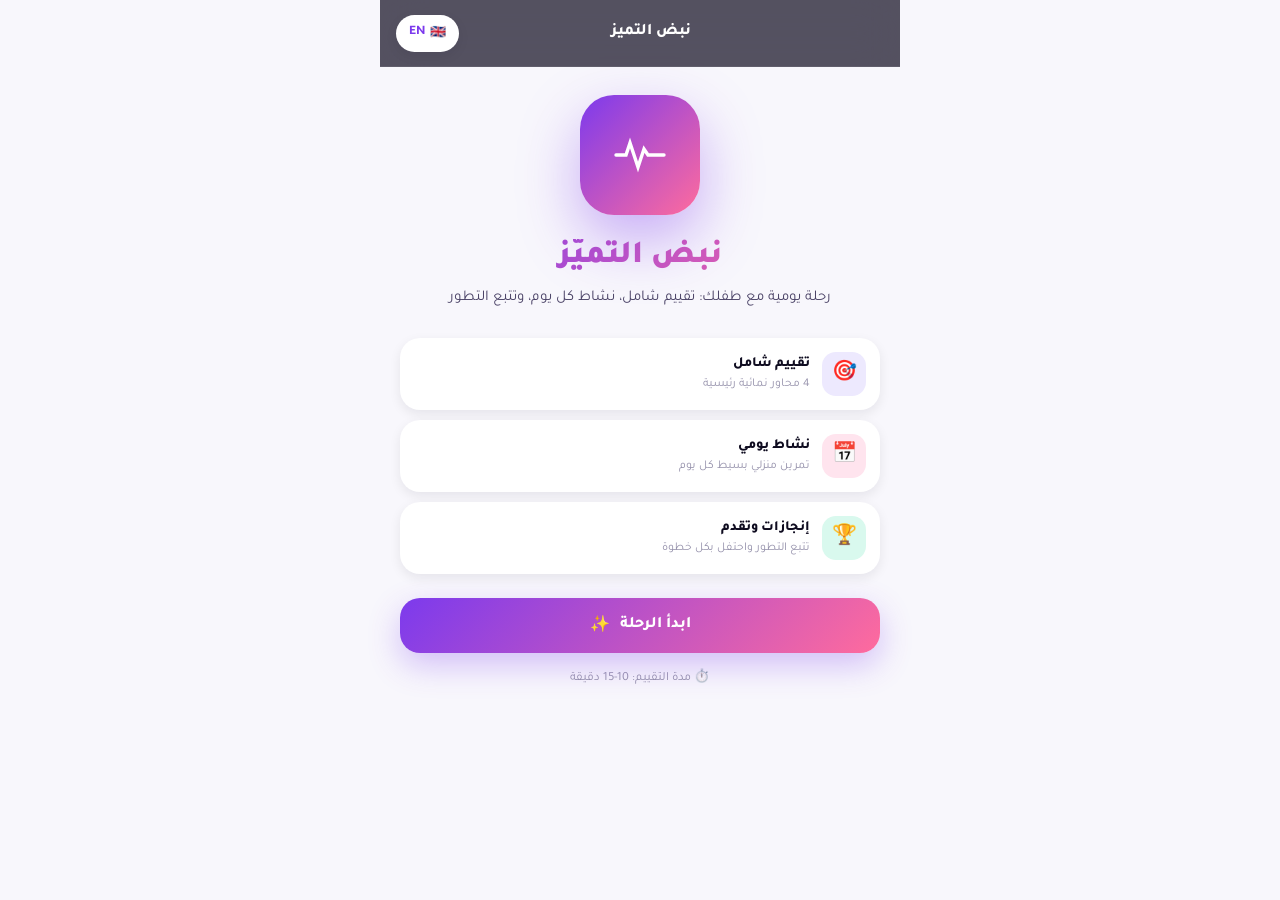
==== index.html @ 0784abdb "Update print statement from 'Hello' to 'Goodbye'" ====
<!DOCTYPE html>
<html lang="ar" dir="rtl">
<head>
<meta charset="UTF-8">
<meta name="viewport" content="width=device-width,initial-scale=1,viewport-fit=cover">
<meta name="theme-color" content="#0F0B1F" id="tc">
<title>نبض التميز</title>
<link rel="manifest" href="manifest.json">
<link rel="apple-touch-icon" href="icon-192.png">
<link href="https://fonts.googleapis.com/css2?family=Tajawal:wght@400;500;700;800;900&display=swap" rel="stylesheet">
<style>
:root{--v:#7C3AED;--vd:#4C1D95;--c:#FF6B9D;--m:#06D6A0;--g:#FFD166;--bg:#F8F7FC;--bg2:#F0EFF6;--cd:#FFF;--t:#0E0B1F;--t2:#4A4266;--t3:#9591AB;--ln:#E2E0EB;--gr:linear-gradient(135deg,#7C3AED 0%,#FF6B9D 100%);--grh:linear-gradient(160deg,#0F0B1F 0%,#2D1B5E 45%,#4C1D95 100%);--grm:linear-gradient(135deg,#06D6A0,#4ECDC4);--grs:linear-gradient(135deg,#FF6B9D,#FFD166);--sh:0 4px 12px rgba(15,11,31,.08);--shv:0 12px 32px rgba(124,58,237,.3);--shm:0 12px 32px rgba(6,214,160,.3);--r:20px;--rf:9999px;--st:env(safe-area-inset-top,0px);--sb:env(safe-area-inset-bottom,0px)}
[data-theme=dark]{--bg:#0A0817;--bg2:#14102A;--cd:#1A1633;--t:#F5F3FF;--t2:#C4B5FD;--t3:#8B7DB8;--ln:#2D2645}
*{box-sizing:border-box;margin:0;padding:0;-webkit-tap-highlight-color:transparent}
body{font-family:'Tajawal',system-ui,sans-serif;background:var(--bg);color:var(--t);line-height:1.6;font-size:16px;-webkit-font-smoothing:antialiased}
button{font-family:inherit;cursor:pointer;border:none;background:none;color:inherit}
input,select,textarea{font-family:inherit;font-size:inherit;color:inherit}
#app{max-width:520px;margin:0 auto;min-height:100vh;display:flex;flex-direction:column}
.tb{position:sticky;top:0;z-index:50;padding:calc(var(--st) + 12px) 16px 12px;display:flex;align-items:center;gap:10px;background:rgba(255,255,255,.92);backdrop-filter:blur(20px);border-bottom:1px solid transparent}
.tb.sc{border-bottom-color:var(--ln)}
.tb.dk{background:rgba(15,11,31,.7);border-bottom-color:rgba(255,255,255,.08)}
.tb.dk h1{color:#fff}
.tb.dk .ib{background:rgba(255,255,255,.12);color:#fff}
.ib{width:42px;height:42px;border-radius:50%;background:var(--cd);box-shadow:var(--sh);display:flex;align-items:center;justify-content:center;font-size:20px;flex-shrink:0;transition:.15s}
.ib:active{transform:scale(.9)}
.ib.h{visibility:hidden}
.tb h1{font-size:16px;font-weight:800;flex:1;text-align:center;white-space:nowrap;overflow:hidden;text-overflow:ellipsis}
.lb{padding:9px 13px;border-radius:var(--rf);background:var(--cd);box-shadow:var(--sh);font-size:13px;font-weight:800;color:var(--v);flex-shrink:0;display:flex;align-items:center;gap:5px;transition:.15s}
.lb:active{transform:scale(.95)}
.scr{display:none;flex:1;flex-direction:column;padding:8px 16px calc(var(--sb) + 96px);animation:fi .35s}
.scr.on{display:flex}
@keyframes fi{from{opacity:0;transform:translateY(8px)}to{opacity:1;transform:none}}
.btn{display:flex;align-items:center;justify-content:center;gap:10px;width:100%;padding:16px 20px;border-radius:var(--r);font-size:16px;font-weight:800;transition:.2s;background:var(--bg2);color:var(--t);position:relative;overflow:hidden}
.btn.pr{background:var(--gr);color:#fff;box-shadow:var(--shv)}
.btn.pr::before{content:'';position:absolute;inset:0;background:linear-gradient(90deg,transparent,rgba(255,255,255,.28),transparent);transform:translateX(-100%);animation:sn 3s infinite}
@keyframes sn{0%{transform:translateX(-100%)}60%,100%{transform:translateX(100%)}}
.btn.pr:active{transform:translateY(2px) scale(.98)}
.btn.lt{background:var(--cd);box-shadow:var(--sh)}
.btn.gh{background:transparent;color:var(--v);font-weight:800}
.btn:disabled{opacity:.4;pointer-events:none}
.card{background:var(--cd);border-radius:var(--r);padding:20px;box-shadow:var(--sh);margin-bottom:14px}
.card.gr{background:var(--grh);color:#fff;box-shadow:var(--shv)}
.card h3{font-size:17px;font-weight:800;margin-bottom:10px}
.card p{font-size:14px;line-height:1.7}
.f{margin-bottom:16px}
.f label{display:block;font-size:13px;font-weight:800;margin-bottom:8px;color:var(--t2)}
.f input,.f select,.f textarea{width:100%;padding:16px 18px;border-radius:var(--r);border:2px solid var(--ln);background:var(--cd);font-size:16px;font-weight:600;-webkit-appearance:none;appearance:none;color:var(--t)}
.f input:focus,.f select:focus,.f textarea:focus{outline:none;border-color:var(--v);box-shadow:0 0 0 4px rgba(124,58,237,.12)}
.f textarea{min-height:90px;resize:vertical}
.ch{display:flex;gap:8px;flex-wrap:wrap}
.chp{padding:11px 18px;border-radius:var(--r);background:var(--cd);border:2px solid var(--ln);font-size:14px;font-weight:700;color:var(--t2);transition:.15s}
.chp.on{background:var(--gr);color:#fff;border-color:transparent;box-shadow:var(--shv)}
.pb{height:10px;background:var(--bg2);border-radius:var(--rf);overflow:hidden}
.pbf{height:100%;background:var(--gr);border-radius:var(--rf);transition:width .5s}
.pi{display:flex;justify-content:space-between;align-items:baseline;margin-bottom:8px;font-size:13px;font-weight:700;color:var(--t3)}
.pi .pc{font-size:20px;color:var(--v);font-weight:900}
.qc{display:inline-flex;align-items:center;gap:6px;padding:7px 14px;border-radius:var(--rf);font-size:12.5px;font-weight:800;margin-bottom:18px}
.qt{font-size:22px;font-weight:800;line-height:1.5;margin-bottom:24px}
.qo{display:flex;align-items:center;gap:14px;padding:16px 18px;border-radius:var(--r);background:var(--cd);border:2px solid var(--ln);text-align:start;font-size:15px;font-weight:700;transition:.2s;width:100%;margin-bottom:10px}
.qo .rd{width:24px;height:24px;border-radius:50%;border:2.5px solid var(--ln);flex-shrink:0;background:var(--cd);position:relative;transition:.2s}
.qo.on{border-color:var(--v);background:linear-gradient(135deg,rgba(124,58,237,.08),transparent)}
.qo.on .rd{border-color:var(--v);background:var(--gr)}
.qo.on .rd::after{content:'';position:absolute;inset:6px;border-radius:50%;background:#fff}
.qo .by{flex:1}
.qo .hn{font-size:12px;color:var(--t3);font-weight:500;margin-top:2px;display:block}
.hero{padding:28px 22px;border-radius:var(--r);background:var(--grh);color:#fff;box-shadow:var(--shv);margin-bottom:16px;text-align:center;position:relative;overflow:hidden}
.hero::before{content:'';position:absolute;inset:0;background:radial-gradient(circle at 80% 0%,rgba(255,107,157,.35),transparent 45%),radial-gradient(circle at 0% 100%,rgba(6,214,160,.25),transparent 45%)}
.hero>*{position:relative;z-index:1}
.rg{width:170px;height:170px;margin:0 auto 16px;position:relative}
.rg svg{transform:rotate(-90deg)}
.rg .bg{stroke:rgba(255,255,255,.15);fill:none}
.rg .fg{stroke:url(#rgd);stroke-linecap:round;fill:none;transition:stroke-dashoffset 1.2s}
.rg .cn{position:absolute;inset:0;display:flex;flex-direction:column;align-items:center;justify-content:center}
.rg .nm{font-size:42px;font-weight:900;line-height:1;background:linear-gradient(135deg,#fff,#C4B5FD);-webkit-background-clip:text;background-clip:text;-webkit-text-fill-color:transparent}
.rg .lb2{font-size:11px;font-weight:700;color:rgba(255,255,255,.75);margin-top:4px}
.hero .bg2{display:inline-flex;align-items:center;gap:8px;padding:9px 18px;border-radius:var(--rf);background:rgba(255,255,255,.18);font-size:13px;font-weight:800;border:1px solid rgba(255,255,255,.28);backdrop-filter:blur(12px)}
.hero .bg2 .dt{width:8px;height:8px;border-radius:50%;background:var(--g);box-shadow:0 0 12px var(--g)}
.dr{display:flex;align-items:center;gap:12px;padding:16px;border-radius:var(--r);background:var(--cd);margin-bottom:10px;box-shadow:var(--sh)}
.dr .ic{width:46px;height:46px;border-radius:14px;display:flex;align-items:center;justify-content:center;font-size:22px;color:#fff;flex-shrink:0}
.dr .bd{flex:1;min-width:0}
.dr .bd h4{font-size:14px;font-weight:800;margin-bottom:6px;display:flex;align-items:center;gap:8px}
.dr .bd h4 .v{margin-inline-start:auto;font-size:13px}
.dr .tr{height:7px;background:var(--bg2);border-radius:var(--rf);overflow:hidden}
.dr .fl{height:100%;border-radius:var(--rf);transition:width 1s}
.nt{padding:14px 16px;border-radius:var(--r);background:linear-gradient(135deg,#FFF8E5,#FFFDF7);border:1.5px solid #F8E1A0;font-size:13px;color:#7A5C10;line-height:1.65;margin-bottom:16px;display:flex;gap:10px;align-items:flex-start}
.nt .ic{font-size:18px;flex-shrink:0;margin-top:2px}
[data-theme=dark] .nt{background:linear-gradient(135deg,#3A2F1A,#2A2415);border-color:#5A4A20;color:#F0D9A0}
.hh{padding:24px 20px;border-radius:var(--r);background:var(--grh);color:#fff;box-shadow:var(--shv);margin-bottom:16px;position:relative;overflow:hidden}
.hh::before{content:'';position:absolute;inset:0;background:radial-gradient(circle at 90% 0%,rgba(255,107,157,.35),transparent 45%),radial-gradient(circle at 0% 100%,rgba(6,214,160,.25),transparent 45%)}
.hh>*{position:relative;z-index:1}
.ht{display:flex;align-items:center;justify-content:space-between;margin-bottom:16px;gap:12px}
.ht .gt{font-size:13px;opacity:.85;font-weight:600}
.ht .nm{font-size:20px;font-weight:900;margin-top:2px}
.sk{display:flex;align-items:center;gap:8px;padding:10px 14px;border-radius:var(--rf);background:var(--grs);color:#fff;font-weight:900;box-shadow:0 8px 20px rgba(255,107,157,.4)}
.sk .fl2{font-size:18px}
.sk .n{font-size:22px;line-height:1}
.sk .l2{font-size:10px;opacity:.9;font-weight:700}
.mw{padding:14px;border-radius:var(--r);background:rgba(255,255,255,.1);border:1px solid rgba(255,255,255,.15);backdrop-filter:blur(10px)}
.mw .q{font-size:13px;font-weight:700;text-align:center;margin-bottom:10px;opacity:.9}
.mc{display:flex;justify-content:center;gap:6px}
.mch{width:48px;height:48px;border-radius:14px;background:rgba(255,255,255,.1);border:1px solid rgba(255,255,255,.2);font-size:22px;display:flex;align-items:center;justify-content:center;transition:.15s}
.mch.on{background:rgba(255,255,255,.3);border-color:#fff;transform:scale(1.08);box-shadow:0 8px 20px rgba(255,255,255,.2)}
.td{background:var(--cd);border-radius:var(--r);padding:20px;box-shadow:var(--sh);margin-bottom:16px;position:relative;overflow:hidden}
.td::before{content:'';position:absolute;top:0;inset-inline:0;height:5px;background:var(--gr)}
.td.dn::before{background:var(--grm)}
.td .tg{display:inline-flex;padding:5px 12px;border-radius:var(--rf);background:#EDE9FE;color:var(--vd);font-size:11px;font-weight:900;margin-bottom:12px}
.td.dn .tg{background:#D9F9EE;color:#059669}
.td .ic{width:56px;height:56px;border-radius:18px;background:linear-gradient(135deg,#EDE9FE,#FFE4EE);display:flex;align-items:center;justify-content:center;font-size:28px;margin-bottom:12px}
.td h3{font-size:18px;font-weight:900;margin-bottom:6px}
.td .ds{font-size:13px;color:var(--t3);line-height:1.6;margin-bottom:12px}
.tgs{display:flex;flex-wrap:wrap;gap:6px;margin-bottom:14px}
.tgi{display:inline-flex;align-items:center;gap:4px;padding:6px 11px;border-radius:var(--rf);font-size:11.5px;font-weight:800;background:var(--bg2);color:var(--t2)}
.tgi.v{background:#EDE9FE;color:var(--vd)}
.tgi.c{background:#FFE4EE;color:#E11D74}
.tgi.m{background:#D9F9EE;color:#059669}
.db{display:inline-flex;align-items:center;gap:6px;padding:8px 14px;border-radius:var(--rf);background:var(--grm);color:#fff;font-size:13px;font-weight:900;box-shadow:var(--shm)}
.wk{background:var(--cd);border-radius:var(--r);padding:16px;box-shadow:var(--sh);margin-bottom:14px}
.wh{display:flex;justify-content:space-between;align-items:center;margin-bottom:10px;font-size:13px;font-weight:800;color:var(--t3)}
.wh .pc{font-size:18px;color:var(--v);font-weight:900}
.wd{display:flex;justify-content:space-between;gap:5px}
.dd{flex:1;aspect-ratio:1;max-width:36px;border-radius:50%;background:var(--bg2);display:flex;align-items:center;justify-content:center;font-size:10px;font-weight:900;color:var(--t3)}
.dd.td2{box-shadow:0 0 0 3px #C4B5FD}
.dd.dn{background:var(--grm);color:#fff}
.dd.dn::after{content:'✓';font-size:13px;font-weight:900}
.dd.fu{opacity:.4}
.qs{display:grid;grid-template-columns:repeat(3,1fr);gap:10px;margin-bottom:14px}
.stc{background:var(--cd);border-radius:var(--r);padding:14px 10px;box-shadow:var(--sh);text-align:center}
.stc .ic{font-size:20px;margin-bottom:4px}
.stc .v{font-size:20px;font-weight:900;color:var(--t);line-height:1}
.stc .l{font-size:10.5px;font-weight:800;color:var(--t3);margin-top:4px}
.ar{background:var(--cd);border-radius:var(--r);padding:14px;box-shadow:var(--sh);margin-bottom:10px;display:flex;gap:12px;align-items:flex-start}
.ar .ic{width:48px;height:48px;border-radius:14px;background:linear-gradient(135deg,#EDE9FE,#FFE4EE);display:flex;align-items:center;justify-content:center;font-size:22px;flex-shrink:0}
.ar.dn .ic{background:#D9F9EE}
.ar .bd{flex:1;min-width:0}
.ar .dm{font-size:11px;font-weight:800;color:var(--v);margin-bottom:3px}
.ar h5{font-size:14px;font-weight:800;margin-bottom:2px}
.ar p{font-size:12px;color:var(--t3);line-height:1.45;overflow:hidden;display:-webkit-box;-webkit-line-clamp:2;-webkit-box-orient:vertical}
.ar .ch2{width:24px;height:24px;border-radius:50%;border:2.5px solid var(--ln);background:var(--cd);flex-shrink:0;display:flex;align-items:center;justify-content:center;color:#fff;font-weight:900}
.ar.dn .ch2{background:var(--grm);border-color:transparent}
.ar.dn .ch2::after{content:'✓';font-size:14px}
.ph{padding:24px 20px;border-radius:var(--r);background:var(--grh);color:#fff;box-shadow:var(--shv);margin-bottom:16px;text-align:center;position:relative;overflow:hidden}
.ph::before{content:'';position:absolute;inset:0;background:radial-gradient(circle at 30% 0%,rgba(255,209,102,.35),transparent 45%),radial-gradient(circle at 100% 100%,rgba(6,214,160,.25),transparent 45%)}
.ph>*{position:relative;z-index:1}
.ph .bg2{font-size:56px;font-weight:900;line-height:1;background:linear-gradient(135deg,#fff,#FFD166);-webkit-background-clip:text;background-clip:text;-webkit-text-fill-color:transparent}
.ph .l2{font-size:14px;font-weight:700;opacity:.85;margin-top:6px}
.ph .s2{font-size:12px;opacity:.7;margin-top:8px}
.cc{background:var(--cd);border-radius:var(--r);padding:18px;box-shadow:var(--sh);margin-bottom:14px}
.cc h4{font-size:15px;font-weight:900;margin-bottom:16px}
.br{display:flex;justify-content:space-between;gap:5px;align-items:flex-end;height:120px}
.bc{flex:1;display:flex;flex-direction:column;align-items:center;gap:5px;height:100%}
.bc .bw{width:100%;flex:1;border-radius:10px;background:var(--bg2);position:relative;display:flex;align-items:flex-end;overflow:hidden}
.bc .bf{width:100%;border-radius:10px;background:var(--gr);transition:height .8s}
.bc .dy{font-size:10.5px;font-weight:800;color:var(--t3)}
.bc.td2 .dy{color:var(--v)}
.ag{display:grid;grid-template-columns:repeat(3,1fr);gap:10px}
.ach{background:var(--cd);border-radius:var(--r);padding:12px 6px;box-shadow:var(--sh);text-align:center;position:relative;overflow:hidden}
.ach.lk{opacity:.4;filter:grayscale(1)}
.ach.un::before{content:'';position:absolute;top:0;inset-inline:0;height:3px;background:var(--grs)}
.ach .em{font-size:28px;margin-bottom:4px}
.ach .nm{font-size:10.5px;font-weight:800;color:var(--t)}
.prh{background:var(--cd);border-radius:var(--r);padding:24px;box-shadow:var(--sh);text-align:center;margin-bottom:14px}
.prh .av{width:80px;height:80px;border-radius:24px;background:var(--gr);color:#fff;display:flex;align-items:center;justify-content:center;font-size:36px;font-weight:900;margin:0 auto 12px;box-shadow:var(--shv)}
.prh h3{font-size:20px;font-weight:900;margin-bottom:4px}
.prh p{font-size:13px;color:var(--t3)}
.stt{background:var(--cd);border-radius:var(--r);padding:0;box-shadow:var(--sh);overflow:hidden;margin-bottom:14px}
.sr{display:flex;justify-content:space-between;align-items:center;padding:16px 18px;border-bottom:1px solid var(--ln)}
.sr:last-child{border-bottom:none}
.sr .ll{font-size:14px;font-weight:800}
.sr .ss{font-size:11.5px;color:var(--t3);margin-top:2px}
.tg2{padding:7px 14px;border-radius:var(--rf);font-size:12.5px;font-weight:800;background:var(--bg2);color:var(--t)}
.tg2.on{background:var(--grm);color:#fff;box-shadow:var(--shm)}
.bn{position:fixed;bottom:0;left:50%;transform:translateX(-50%);width:100%;max-width:520px;background:rgba(255,255,255,.96);backdrop-filter:blur(24px);border-top:1px solid var(--ln);padding:6px 6px calc(var(--sb) + 6px);display:none;justify-content:space-around;z-index:40;box-shadow:0 -8px 24px rgba(15,11,31,.06)}
.bn.on{display:flex}
.bn button{flex:1;padding:8px 2px;border-radius:12px;display:flex;flex-direction:column;align-items:center;gap:2px;font-size:10px;font-weight:800;color:var(--t3);transition:.15s}
.bn button .ic{font-size:20px;line-height:1}
.bn button.on{color:var(--v)}
.bn button.on .ic{transform:scale(1.15)}
.md{position:fixed;inset:0;background:rgba(15,11,31,.55);backdrop-filter:blur(8px);z-index:200;display:none;align-items:flex-end;justify-content:center}
.md.on{display:flex}
.ms{width:100%;max-width:520px;background:var(--cd);border-radius:var(--r) var(--r) 0 0;padding:22px 20px calc(var(--sb) + 20px);animation:su .3s;max-height:88vh;overflow-y:auto}
@keyframes su{from{transform:translateY(100%)}to{transform:translateY(0)}}
.gp{width:40px;height:5px;background:var(--ln);border-radius:99px;margin:0 auto 16px}
.ms h3{font-size:19px;font-weight:900;margin-bottom:6px}
.ms .sb2{font-size:13px;color:var(--t3);margin-bottom:16px}
.mr{display:flex;justify-content:space-between;gap:6px;margin-bottom:16px}
.mm{flex:1;aspect-ratio:1;max-width:60px;border-radius:16px;background:var(--bg);border:2px solid var(--ln);font-size:24px;display:flex;flex-direction:column;align-items:center;justify-content:center;gap:1px;transition:.15s}
.mm span{font-size:9px;font-weight:800;color:var(--t3)}
.mm.on{border-color:var(--v);background:rgba(124,58,237,.08);transform:scale(1.05)}
.mm.on span{color:var(--v)}
.ts{position:fixed;bottom:calc(var(--sb) + 110px);left:50%;transform:translateX(-50%) translateY(20px);background:var(--t);color:var(--bg);padding:13px 20px;border-radius:var(--r);font-size:14px;font-weight:700;opacity:0;pointer-events:none;transition:.3s;z-index:999;box-shadow:var(--sh);max-width:88%;text-align:center}
.ts.on{opacity:1;transform:translateX(-50%) translateY(0)}
.sct{font-size:12px;font-weight:900;color:var(--t3);margin:18px 4px 10px;letter-spacing:1.2px;display:flex;align-items:center;gap:6px}
.sct::before{content:'';width:3px;height:14px;border-radius:99px;background:var(--gr)}
.sp{flex:1}
.mt{margin-top:16px}
.mu{color:var(--t3);font-size:12.5px;line-height:1.5}
.cn{position:fixed;width:10px;height:10px;pointer-events:none;z-index:998;animation:cf 3s cubic-bezier(.3,.6,.5,1) forwards}
@keyframes cf{0%{transform:translateY(-20vh) rotate(0);opacity:1}100%{transform:translateY(110vh) rotate(720deg);opacity:0}}
</style>
</head>
<body>
<div id="app">
  <header class="tb" id="tb">
    <button class="ib h" id="bk">←</button>
    <h1 id="tt">نبض التميز</h1>
    <button class="lb" onclick="location.href='en.html'"><span>🇬🇧</span><span>EN</span></button>
  </header>

  <main id="mn">
    <!-- WELCOME -->
    <section class="scr on" id="s-welcome">
      <div style="flex:1;display:flex;flex-direction:column;justify-content:center;text-align:center;padding:20px 4px">
        <div style="width:120px;height:120px;margin:0 auto 24px;border-radius:34px;background:var(--gr);box-shadow:0 24px 60px rgba(124,58,237,.4);display:flex;align-items:center;justify-content:center">
          <svg viewBox="0 0 64 64" width="64" height="64" fill="none" stroke="#fff" stroke-width="3.4" stroke-linecap="round"><path d="M8 32h10l4-12 8 24 6-18 4 6h16"/></svg>
        </div>
        <h1 style="font-size:32px;font-weight:900;line-height:1.15;margin-bottom:10px;background:var(--gr);-webkit-background-clip:text;background-clip:text;-webkit-text-fill-color:transparent">نبض التميّز</h1>
        <p style="font-size:15px;color:var(--t2);line-height:1.6;margin-bottom:28px">رحلة يومية مع طفلك: تقييم شامل، نشاط كل يوم، وتتبع التطور</p>
        <div style="display:flex;flex-direction:column;gap:10px;margin-bottom:24px;text-align:start">
          <div class="card" style="display:flex;gap:12px;align-items:center;padding:14px;margin:0"><div style="width:44px;height:44px;border-radius:14px;background:#EDE9FE;display:flex;align-items:center;justify-content:center;font-size:20px">🎯</div><div><div style="font-size:14px;font-weight:800">تقييم شامل</div><div style="font-size:12px;color:var(--t3)">4 محاور نمائية رئيسية</div></div></div>
          <div class="card" style="display:flex;gap:12px;align-items:center;padding:14px;margin:0"><div style="width:44px;height:44px;border-radius:14px;background:#FFE4EE;display:flex;align-items:center;justify-content:center;font-size:20px">📅</div><div><div style="font-size:14px;font-weight:800">نشاط يومي</div><div style="font-size:12px;color:var(--t3)">تمرين منزلي بسيط كل يوم</div></div></div>
          <div class="card" style="display:flex;gap:12px;align-items:center;padding:14px;margin:0"><div style="width:44px;height:44px;border-radius:14px;background:#D9F9EE;display:flex;align-items:center;justify-content:center;font-size:20px">🏆</div><div><div style="font-size:14px;font-weight:800">إنجازات وتقدم</div><div style="font-size:12px;color:var(--t3)">تتبع التطور واحتفل بكل خطوة</div></div></div>
        </div>
        <button class="btn pr" onclick="go('child')"><span>ابدأ الرحلة</span> <span>✨</span></button>
        <p class="mu mt">⏱️ مدة التقييم: 10-15 دقيقة</p>
      </div>
    </section>

    <!-- CHILD -->
    <section class="scr" id="s-child">
      <h2 style="font-size:24px;font-weight:900;margin:6px 4px 4px">بيانات الطفل</h2>
      <p class="mu" style="margin:0 4px 20px">سنخصص التجربة حسب عمره</p>
      <div class="f"><label>👶 اسم الطفل (اختياري)</label><input type="text" id="cn" maxlength="30" placeholder="مثال: يوسف"></div>
      <div class="f"><label>🎂 العمر بالسنة *</label><select id="ca"><option value="">اختر العمر</option><option value="3">3</option><option value="4">4</option><option value="5">5</option><option value="6">6</option><option value="7">7</option><option value="8">8</option><option value="9">9</option><option value="10">10</option><option value="11">11</option><option value="12">12</option></select></div>
      <div class="f"><label>⚧ الجنس (اختياري)</label><div class="ch" id="gc"><button class="chp" data-v="male">👦 ولد</button><button class="chp" data-v="female">👧 بنت</button></div></div>
      <div class="sp"></div>
      <button class="btn pr mt" id="tq" disabled><span>متابعة للتقييم</span> <span>←</span></button>
    </section>

    <!-- QUESTIONS -->
    <section class="scr" id="s-questions">
      <div style="padding:4px 4px 16px">
        <div class="pi"><span id="qp1">1 / 34</span><span class="pc" id="qp2">3<small>%</small></span></div>
        <div class="pb"><div class="pbf" id="qp3" style="width:3%"></div></div>
      </div>
      <div id="qc"></div>
      <div class="sp"></div>
      <div style="display:flex;gap:10px;margin-top:20px">
        <button class="btn lt" id="qpr" style="flex:0 0 auto;width:auto;padding:14px 22px">←</button>
        <button class="btn pr" id="qnx" disabled style="flex:1">التالي</button>
      </div>
    </section>

    <!-- RESULTS -->
    <section class="scr" id="s-results">
      <div class="hero">
        <div class="rg">
          <svg width="170" height="170" viewBox="0 0 170 170">
            <defs><linearGradient id="rgd" x1="0%" y1="0%" x2="100%" y2="100%"><stop offset="0%" stop-color="#C4B5FD"/><stop offset="50%" stop-color="#FF6B9D"/><stop offset="100%" stop-color="#06D6A0"/></linearGradient></defs>
            <circle class="bg" cx="85" cy="85" r="72" stroke-width="13"/><circle class="fg" id="rfg" cx="85" cy="85" r="72" stroke-width="13" stroke-dasharray="452" stroke-dashoffset="452"/>
          </svg>
          <div class="cn"><div class="nm" id="op">0%</div><div class="lb2">نبض التميّز</div></div>
        </div>
        <div class="bg2"><span class="dt"></span><span id="ob">—</span></div>
      </div>
      <div class="nt"><span class="ic">📌</span><div><strong>تنويه منهجي:</strong> هذه الدرجة تعبّر عن مستوى ظهور المهارات في بيئة طفلك الحالية. ليست تشخيصًا طبيًا ولا مقارنة بأقران.</div></div>
      <div class="sct">المحاور الأربعة</div><div id="dr"></div>
      <div class="sct">المجالات الفرعية</div><div id="sr"></div>
      <div class="sp"></div>
      <button class="btn pr mt" onclick="startCompanion()"><span>🚀</span><span>ابدأ رحلة الرفيق اليومي</span></button>
    </section>

    <!-- HOME -->
    <section class="scr" id="s-home">
      <div class="hh">
        <div class="ht">
          <div><div class="gt" id="gt">—</div><div class="nm" id="hn">—</div></div>
          <div class="sk"><span class="fl2">🔥</span><div style="display:flex;flex-direction:column;align-items:center"><span class="n" id="sn">0</span><span class="l2">يوم</span></div></div>
        </div>
        <div class="mw">
          <div class="q">💭 كيف حال طفلك اليوم؟</div>
          <div class="mc" id="mc">
            <button class="mch" data-m="5">🤩</button><button class="mch" data-m="4">😊</button><button class="mch" data-m="3">😐</button><button class="mch" data-m="2">😔</button><button class="mch" data-m="1">😤</button>
          </div>
        </div>
      </div>
      <div class="sct">🎯 نشاط اليوم</div><div id="tc"></div>
      <div class="sct">📊 تقدم الأسبوع</div>
      <div class="wk"><div class="wh"><span id="wl">—</span><span class="pc" id="wp">0%</span></div><div class="wd" id="wd"></div></div>
      <div class="sct">📈 ملخص سريع</div>
      <div class="qs">
        <div class="stc"><div class="ic">🎯</div><div class="v" id="st1">0</div><div class="l">نشاط</div></div>
        <div class="stc"><div class="ic">🔥</div><div class="v" id="st2">0</div><div class="l">أطول سلسلة</div></div>
        <div class="stc"><div class="ic">🏆</div><div class="v" id="st3">0</div><div class="l">إنجاز</div></div>
      </div>
    </section>

    <!-- TODAY DETAIL -->
    <section class="scr" id="s-today"><div id="tdc"></div></section>

    <!-- ACTIVITIES -->
    <section class="scr" id="s-activities">
      <h2 style="font-size:24px;font-weight:900;margin:6px 4px 4px">مكتبة الأنشطة</h2>
      <p class="mu" style="margin:0 4px 16px">الأنشطة المنزلية المتاحة</p>
      <div class="ch" style="margin-bottom:14px;overflow-x:auto;flex-wrap:nowrap;padding-bottom:4px" id="af">
        <button class="chp on" data-f="all">الكل</button>
        <button class="chp" data-f="emotional">💗 عاطفي</button>
        <button class="chp" data-f="cognitive">🧠 عقلي</button>
        <button class="chp" data-f="behavioral">🎯 سلوكي</button>
        <button class="chp" data-f="skills">🤝 مهاري</button>
      </div>
      <div id="al"></div>
    </section>

    <!-- PROGRESS -->
    <section class="scr" id="s-progress">
      <div class="ph"><div class="bg2" id="ps">0</div><div class="l2">🔥 أيام متتالية</div><div class="s2" id="ps2">—</div></div>
      <div class="cc"><h4>📅 آخر 7 أيام</h4><div class="br" id="wch"></div></div>
      <div class="cc"><h4>🏆 الإنجازات</h4><div class="ag" id="ag"></div></div>
    </section>

    <!-- PROFILE -->
    <section class="scr" id="s-profile">
      <h2 style="font-size:24px;font-weight:900;margin:6px 4px 4px">الملف الشخصي</h2>
      <p class="mu" style="margin:0 4px 16px">إعدادات وبيانات</p>
      <div class="prh"><div class="av" id="pav">👶</div><h3 id="pn">—</h3><p id="pm">—</p></div>
      <div class="sct">⚙️ الإعدادات</div>
      <div class="stt">
        <div class="sr"><div><div class="ll">🌙 الوضع المظلم</div><div class="ss">استخدام مريح ليلاً</div></div><button class="tg2" id="dkt">—</button></div>
        <div class="sr"><div><div class="ll">🌐 اللغة</div><div class="ss">العربية / English</div></div><button class="tg2 on" onclick="location.href='en.html'">EN →</button></div>
        <div class="sr"><div><div class="ll">🔊 الأصوات</div><div class="ss">نقرات وتنبيهات</div></div><button class="tg2" id="sot">—</button></div>
      </div>
      <div class="sct">🔄 إعادة</div>
      <div class="stt">
        <div class="sr" style="cursor:pointer" id="rsr"><div><div class="ll">إعادة التقييم</div><div class="ss">بدء تقييم جديد</div></div><span style="font-size:20px">→</span></div>
        <div class="sr" style="cursor:pointer" id="rs2"><div><div class="ll" style="color:#E11D74">مسح كل البيانات</div><div class="ss">حذف نهائي</div></div><span style="font-size:20px">🗑️</span></div>
      </div>
      <p class="mu" style="text-align:center;margin-top:20px">الإصدار: 1.0.0</p>
    </section>
  </main>

  <nav class="bn" id="bn">
    <button data-s="home"><span class="ic">🏠</span>الرئيسية</button>
    <button data-s="activities"><span class="ic">🎯</span>الأنشطة</button>
    <button id="lcb"><span class="ic" style="background:var(--gr);color:#fff;width:44px;height:44px;border-radius:14px;display:flex;align-items:center;justify-content:center;font-size:22px;margin-top:-22px;border:3px solid var(--cd);box-shadow:var(--shv)">➕</span>تسجيل</button>
    <button data-s="progress"><span class="ic">📊</span>التقدم</button>
    <button data-s="profile"><span class="ic">👤</span>الملف</button>
  </nav>

  <div class="md" id="lm">
    <div class="ms">
      <div class="gp"></div>
      <h3>سجّل نشاط اليوم</h3>
      <p class="sb2" id="lan">—</p>
      <div style="font-size:13px;font-weight:800;color:var(--t2);margin-bottom:10px">كيف كانت التجربة؟</div>
      <div class="mr" id="lmr">
        <button class="mm" data-m="5">🤩<span>ممتاز</span></button>
        <button class="mm" data-m="4">😊<span>جيد</span></button>
        <button class="mm" data-m="3">😐<span>عادي</span></button>
        <button class="mm" data-m="2">😔<span>صعب</span></button>
        <button class="mm" data-m="1">😤<span>لم ينجح</span></button>
      </div>
      <div class="f"><label>📝 ملاحظة (اختياري)</label><textarea id="lnt" maxlength="200" placeholder="ملاحظات..."></textarea></div>
      <div style="display:flex;gap:10px;margin-top:10px">
        <button class="btn lt" id="clc" style="flex:0 0 auto;padding:14px 20px">إلغاء</button>
        <button class="btn pr" id="clg" style="flex:1">حفظ 🎉</button>
      </div>
    </div>
  </div>
  <div class="ts" id="ts"></div>
</div>

<script>
/* ==================================================
   نبض التميز — العربية
   المحتوى مطابق لـ Master Version 2.0
   ================================================== */
const APP_VERSION='1.0.0';

/* ===== المحاور الأربعة ===== */
const DOMAINS={
  emotional:{icon:'💗',color:'#E74C3C',grad:'linear-gradient(135deg,#E74C3C,#FF6B9D)',ar:'العاطفي'},
  cognitive:{icon:'🧠',color:'#7C3AED',grad:'linear-gradient(135deg,#7C3AED,#A78BFA)',ar:'العقلي'},
  behavioral:{icon:'🎯',color:'#06D6A0',grad:'linear-gradient(135deg,#06D6A0,#4ECDC4)',ar:'السلوكي'},
  skills:{icon:'🤝',color:'#FF6B9D',grad:'linear-gradient(135deg,#FF6B9D,#FFD166)',ar:'المهاري'}
};
/* ===== المجالات الفرعية العشرة ===== */
const SUBDOMAINS={
  'emo-awareness':{domain:'emotional',icon:'💭',ar:'الوعي الانفعالي الذاتي'},
  'emo-regulation':{domain:'emotional',icon:'🧘',ar:'التنظيم والضبط العاطفي'},
  'emo-empathy':{domain:'emotional',icon:'🤍',ar:'التعاطف والوعي الاجتماعي'},
  'cog-memory':{domain:'cognitive',icon:'🧩',ar:'الذاكرة العاملة ومعالجة المعلومات'},
  'cog-flex':{domain:'cognitive',icon:'🔄',ar:'المرونة المعرفية والتفكير التكيفي'},
  'cog-reason':{domain:'cognitive',icon:'🔍',ar:'التفكير المنطقي وأخذ المنظور'},
  'beh-inhibit':{domain:'behavioral',icon:'✋',ar:'الضبط التثبيطي وكبح الاندفاع'},
  'beh-routine':{domain:'behavioral',icon:'📋',ar:'الالتزام بالروتين والتنظيم الذاتي'},
  'skl-comm':{domain:'skills',icon:'💬',ar:'المهارات التواصلية التفاعلية'},
  'skl-social':{domain:'skills',icon:'🤝',ar:'المهارات الاجتماعية والتفاوض'}
};
/* ===== البنود الـ34 — نصوص مطابقة للمحتوى ===== */
const QS=[
{id:'BND-EMO-01',t:'يستخدم كلمات صريحة لتسمية انزعاجه بدلاً من الصراخ.',d:'emotional',s:'emo-awareness'},
{id:'BND-EMO-02',t:'يسمي خوفه أو حيرته بكلمات صريحة أثناء الألعاب والمواقف المفاجئة.',d:'emotional',s:'emo-awareness'},
{id:'BND-EMO-03',t:'يوضح السبب المباشر لشعوره بالضيق عندما يسأله أحد الأبوين.',d:'emotional',s:'emo-awareness'},
{id:'BND-EMO-05',t:'يصرح بشعوره بالإحباط عند تعثر أدائه في مهمة محددة.',d:'emotional',s:'emo-awareness'},
{id:'BND-EMO-07',t:'يلجأ لأحد الأبوين لطلب التهدئة عند تعثر لعبته دون استمرار النوبة.',d:'emotional',s:'emo-regulation'},
{id:'BND-EMO-08',t:'يستجيب للتوجيه اللفظي أو الحضن لتهدئة غضبه خلال دقائق معدودة.',d:'emotional',s:'emo-regulation'},
{id:'BND-EMO-09',t:'يتوقف مؤقتاً ويبتعد عن موقف الانزعاج لتهدئة نفسه.',d:'emotional',s:'emo-regulation'},
{id:'BND-EMO-11',t:'يستعيد توازنه العاطفي ويتجاوز شعور الخسارة في الألعاب التنافسية.',d:'emotional',s:'emo-regulation'},
{id:'BND-EMO-12',t:'يقدم لعبة أو لمسة حنونة لمواساة طفل آخر يبكي أمامه.',d:'emotional',s:'emo-empathy'},
{id:'BND-EMO-13',t:'يسأل صديقه أو أخاه عما يضايقه فور رؤيته متألماً أو حزيناً.',d:'emotional',s:'emo-empathy'},
{id:'BND-EMO-15',t:'يخفض صوته ويحد من حركته تلقائياً عند علمه بمرض أو تعب أحد أفراد الأسرة.',d:'emotional',s:'emo-empathy'},
{id:'BND-COG-01',t:'ينفذ تعليمات شفاهية متتابعة من خطوتين بترتيبها الصحيح دون نسيان.',d:'cognitive',s:'cog-memory'},
{id:'BND-COG-02',t:'ينفذ توجيهات منزلية متتابعة من ثلاث خطوات دون حاجة لتكرار التوجيه.',d:'cognitive',s:'cog-memory'},
{id:'BND-COG-03',t:'يتذكر القواعد الشفاهية للعبة الجماعية ويرددها قبل أداء النشاط.',d:'cognitive',s:'cog-memory'},
{id:'BND-COG-05',t:'يحتفظ بالخطوات الذهنية المتتابعة أثناء حل الواجبات أو تركيب الألعاب المركبة.',d:'cognitive',s:'cog-memory'},
{id:'BND-COG-07',t:'ينقل تصنيف الأشياء من معيار اللون إلى معيار الشكل فور توجيهه لتغيير القاعدة.',d:'cognitive',s:'cog-flex'},
{id:'BND-COG-09',t:'يتقبل تعديل موعد أو جدول الخروج دون تذمر يستمر لأكثر من بضع دقائق.',d:'cognitive',s:'cog-flex'},
{id:'BND-COG-11',t:'يجرب طريقة تفكير جديدة لبناء أو تركيب لعبة فور فشل المحاولة الأولى.',d:'cognitive',s:'cog-flex'},
{id:'BND-COG-12',t:'يقدم تفسيراً واقعياً لسبب انسكاب الماء أو انكسار الغرض.',d:'cognitive',s:'cog-reason'},
{id:'BND-COG-13',t:'يميز بوضوح بين الأحداث الحقيقية والأحداث الخيالية في القصص.',d:'cognitive',s:'cog-reason'},
{id:'BND-COG-14',t:'يتوقع أن صديقه سيبحث عن اللعبة في مكانها القديم فور نقلها دون علمه.',d:'cognitive',s:'cog-reason'},
{id:'BND-COG-16',t:'يقدم سبباً منطقياً مستنداً إلى دليل عند الاختيار بين خيارين يوميين.',d:'cognitive',s:'cog-reason'},
{id:'BND-BEH-01',t:'ينتظر دوره الهادئ في اللعب الجماعي دون تدافع حركي.',d:'behavioral',s:'beh-inhibit'},
{id:'BND-BEH-02',t:'ينتظر دوره في توزيع الوجبات بالبيت أو في الطابور دون تذمر.',d:'behavioral',s:'beh-inhibit'},
{id:'BND-BEH-03',t:'يتوقف عن الحركة والجري تماماً فور سماع إشارة التنبيه أو النهي.',d:'behavioral',s:'beh-inhibit'},
{id:'BND-BEH-06',t:'يرتدي حذاءه أو ملابسه بمفرده عند الاستعداد للخروج.',d:'behavioral',s:'beh-routine'},
{id:'BND-BEH-07',t:'يبدأ بتنفيذ الخطوة الأولى من روتين العودة للبيت فور دخوله.',d:'behavioral',s:'beh-routine'},
{id:'BND-BEH-08',t:'يعيد ألعابه وأدواته المدرسية إلى مواضعها المخصصة فور الانتهاء منها.',d:'behavioral',s:'beh-routine'},
{id:'BND-SKL-01',t:'يستخدم جملة صريحة وواضحة لطلب طعامه أو ألعابه.',d:'skills',s:'skl-comm'},
{id:'BND-SKL-02',t:'ينظر باتجاه المتحدث أثناء الحوار المباشر معه.',d:'skills',s:'skl-comm'},
{id:'BND-SKL-03',t:'عندما يتلقى توجيهاً غير واضح، يستفسر بكلماته بدلاً من التنفيذ العشوائي أو التوقف.',d:'skills',s:'skl-comm'},
{id:'BND-SKL-06',t:'يشارك أدواته وألعابه مع زملائه بالتناوب أثناء اللعب.',d:'skills',s:'skl-social'},
{id:'BND-SKL-07',t:'يقترح حلاً وسطاً مرضياً عند الخلاف مع صديقه حول نوع اللعبة.',d:'skills',s:'skl-social'},
{id:'BND-SKL-08',t:'يتعاون مع فريق من الأقران لإتمام مهمة أو مشروع مشترك بنجاح.',d:'skills',s:'skl-social'}
];

/* ===== الأنشطة الثلاثون ===== */
const ACTS={
'emo-awareness':[
{ic:'📖',ti:'قاموس المشاعر اليومي',de:'بطاقات وجوه للمشاعر، يختار الطفل وجهه الحالي ويسميه.',du:'5 د',fr:'يوميًا',ag:[3,5],wa:'هل يستبدل الصراخ بالتسمية؟'},
{ic:'📚',ti:'قصة بطلي والموقف المفاجئ',de:'قراءة قصة والتوقف عند شخصية منزعجة لربط السبب بالشعور.',du:'10 د',fr:'3×أسبوعيًا',ag:[5,7],wa:'هل يربط السبب بالنتيجة؟'},
{ic:'🌤️',ti:'لوحة الطقس الداخلي',de:'تشبيه الحالة الداخلية بالطقس: مشمس/غائم/عاصف.',du:'5 د',fr:'عند الحاجة',ag:[7,12],wa:'هل يستخدم مفردات دقيقة؟'}],
'emo-regulation':[
{ic:'🧘',ti:'ركن التنفس والتهدئة',de:'مساحة هادئة بوسادة، يتنفس الطفل 3 أنفاس بطيئة.',du:'5-10 د',fr:'عند التوتر',ag:[5,7],wa:'هل يقبل الابتعاد للتهدئة؟'},
{ic:'🤗',ti:'عناق التهدئة المشتركة',de:'احتضان هادئ مع صوت منخفض "أنا بجانبك".',du:'3-5 د',fr:'عند الضيق',ag:[3,5],wa:'هل تنخفض حدة البكاء؟'},
{ic:'🌉',ti:'إعادة بناء الجسر',de:'بناء مجسم؛ عند سقوطه، استراحة قصيرة ثم محاولة جديدة.',du:'15 د',fr:'2×أسبوعيًا',ag:[7,12],wa:'هل يعود للمهمة بعد الإحباط؟'}],
'emo-empathy':[
{ic:'🎁',ti:'صندوق المواساة',de:'صندوق بلعبة محشوة ومنديل؛ يقدمه الطفل لمن يبكي.',du:'2 د',fr:'عند البكاء',ag:[3,5],wa:'هل يبادر بتقديم غرض التهدئة؟'},
{ic:'🎭',ti:'محقق الاطمئنان اللفظي',de:'تمثيل أدوار بالعرائس لصياغة جمل الدعم.',du:'10 د',fr:'2×أسبوعيًا',ag:[3,6],wa:'هل يسأل تلقائيًا عن حال الآخرين؟'},
{ic:'🤫',ti:'ساعة الهدوء الأسرية',de:'الاتفاق على نشاط همس مراعاةً لمريض.',du:'30-60 د',fr:'عند المرض',ag:[7,12],wa:'هل يخفض صوته تلقائيًا؟'}],
'cog-memory':[
{ic:'🎒',ti:'حقيبة السفر الذهنية',de:'لعبة "حزمت في حقيبتي..." مع إضافة أغراض متسلسلة.',du:'10 د',fr:'3×أسبوعيًا',ag:[5,7],wa:'هل يتذكر التسلسل؟'},
{ic:'👨‍🍳',ti:'الطاهي الصغير',de:'تنفيذ وصفة من 3 خطوات دون تكرار مستمر.',du:'15 د',fr:'2×أسبوعيًا',ag:[3,5],wa:'هل ينفذ الخطوة التالية تلقائيًا؟'},
{ic:'🎴',ti:'البحث عن المطابقات',de:'لعبة الذاكرة ببطاقات مقلوبة لبناء خريطة ذهنية.',du:'10 د',fr:'3×أسبوعيًا',ag:[5,7],wa:'هل تقل الأخطاء العشوائية؟'},
{ic:'🧩',ti:'لغز المراحل الثلاث',de:'حل مهمة متعددة الخطوات مع تتبع الخطة.',du:'15 د',fr:'2×أسبوعيًا',ag:[7,12],wa:'هل يحافظ على التسلسل؟'}],
'cog-flex':[
{ic:'🔀',ti:'التصنيف المقلوب',de:'تصنيف المكعبات حسب اللون، ثم يغير القاعدة فجأة للحجم.',du:'10 د',fr:'3×أسبوعيًا',ag:[3,5],wa:'هل ينتقل بسلاسة للقاعدة الجديدة؟'},
{ic:'📋',ti:'خطة (ب) الممتعة',de:'رسم خطة أساسية وخطة بديلة للأنشطة.',du:'10 د',fr:'أسبوعيًا',ag:[5,8],wa:'هل يتقبل البديل دون مقاومة؟'},
{ic:'🎯',ti:'لغز الطرق البديلة',de:'منع تكرار نفس المحاولة وإلزام الطفل بتجربة أفكار جديدة.',du:'15 د',fr:'2×أسبوعيًا',ag:[7,12],wa:'هل يجرب طرقًا جديدة؟'}],
'cog-reason':[
{ic:'🔬',ti:'المكتشف الصغير',de:'تجربة طفو/غرق الأغراض وسؤال "لماذا؟".',du:'15 د',fr:'أسبوعيًا',ag:[3,6],wa:'هل يقدم تبريرات منطقية؟'},
{ic:'🧠',ti:'ماذا يعلم صديقي؟',de:'نقل شيء دون علم الأخ، ثم السؤال: أين سيبحث؟',du:'10 د',fr:'2×أسبوعيًا',ag:[5,8],wa:'هل يدرك أن الآخر لا يعلم؟'},
{ic:'⚖️',ti:'ميزان القرار اليومي',de:'طلب دليلين منطقيين لترجيح خيار.',du:'5 د',fr:'عند الاختيار',ag:[7,12],wa:'هل يقدم حججًا متماسكة؟'}],
'beh-inhibit':[
{ic:'🧊',ti:'التمثال المجمد',de:'الرقص مع الموسيقى والتجمد فورًا عند توقفها.',du:'10 د',fr:'3×أسبوعيًا',ag:[3,6],wa:'هل يكبح جسده فورًا؟'},
{ic:'🚦',ti:'إشارة المرور المنزلية',de:'بطاقات ملونة للجري والمشي والتوقف.',du:'10 د',fr:'3×أسبوعيًا',ag:[5,9],wa:'هل يتوقف عند الأحمر؟'},
{ic:'✨',ti:'الكلمة السحرية',de:'لا ينفذ إلا إذا سبقت التعليمات بالكلمة السحرية.',du:'10 د',fr:'3×أسبوعيًا',ag:[5,9],wa:'هل يتريث قبل الحركة؟'}],
'beh-routine':[
{ic:'📅',ti:'لوحة محطات اليوم المصورة',de:'لوحة بصور متتابعة لروتين العودة مع علامة صح.',du:'مستمر',fr:'يوميًا',ag:[5,9],wa:'هل ينتقل بين المحطات باعتياد؟'},
{ic:'⏱️',ti:'تحدي 5 دقائق',de:'مؤقت ونغمة حماسية لإعادة الألعاب لمواضعها.',du:'5 د',fr:'يوميًا',ag:[7,12],wa:'هل يستجيب بسرعة؟'},
{ic:'🎒',ti:'محطة الاستعداد للغد',de:'تجهيز الأدوات والحقيبة مساءً عند مخرج البيت.',du:'10 د',fr:'يوميًا',ag:[7,12],wa:'هل يخرج الصباح بسلاسة؟'}],
'skl-comm':[
{ic:'📖',ti:'القراءة الحوارية المتبادلة',de:'قراءة كتاب مصور مع أسئلة مفتوحة وتوسيع جمل الطفل.',du:'10-15 د',fr:'يوميًا',ag:[3,6],wa:'هل تزداد طول جملته؟'},
{ic:'🎤',ti:'مقابلة المذيع',de:'ميكروفون لعبة؛ لا يتكلم إلا حامله مع النظر للمتحدث.',du:'10 د',fr:'3×أسبوعيًا',ag:[5,9],wa:'هل ينتظر دوره وينظر للمتحدث؟'},
{ic:'❓',ti:'مراسل الاستفسار',de:'تعليمات غامضة قصدًا وتشجيع الطفل على السؤال.',du:'10 د',fr:'2×أسبوعيًا',ag:[7,12],wa:'هل يطرح أسئلة استفسارية؟'}],
'skl-social':[
{ic:'⏳',ti:'عداد التناوب',de:'مؤقت رملي دقيقتان للتبادل بين الأطفال.',du:'15 د',fr:'عند اللعب',ag:[3,6],wa:'هل يسلّم اللعبة بهدوء؟'},
{ic:'🌉',ti:'جسور الحلول الوسطى',de:'بطاقة حلول لسؤال الطرفين عن حل يرضيهما معًا.',du:'5 د',fr:'عند النزاع',ag:[5,9],wa:'هل يقترح حلولًا وسيطة؟'},
{ic:'🏗️',ti:'مشروع البناء الجماعي',de:'بناء مدينة من الوسائد مع توزيع أدوار.',du:'30 د',fr:'أسبوعيًا',ag:[7,12],wa:'هل يلتزم بدوره ويتعاون؟'}]
};

const ACHS=[
{id:'f1',ic:'🌟',n:'البداية',ch:s=>s.t>=1},{id:'s3',ic:'🔥',n:'3 أيام',ch:s=>s.st>=3},
{id:'s7',ic:'⚡',n:'أسبوع',ch:s=>s.st>=7},{id:'s14',ic:'💫',n:'14 يومًا',ch:s=>s.st>=14},
{id:'s30',ic:'👑',n:'شهر',ch:s=>s.st>=30},{id:'a10',ic:'🎯',n:'10 أنشطة',ch:s=>s.t>=10},
{id:'a30',ic:'🏆',n:'30 نشاطًا',ch:s=>s.t>=30},{id:'a100',ic:'💎',n:'100 نشاط',ch:s=>s.t>=100},
{id:'as',ic:'📋',n:'التقييم',ch:s=>!!s.a}];

/* ===== الحالة ===== */
const DS={lang:'ar',dark:false,sound:true,onboarded:false,child:null,assessment:null,plan:null,logs:[],moods:{},ans:{},idx:0};
let S=JSON.parse(JSON.stringify(DS));
const $=s=>document.querySelector(s),$$=s=>Array.from(document.querySelectorAll(s));
function save(){try{localStorage.setItem('nabd_v6',JSON.stringify(S))}catch(e){}}
function load(){try{const x=localStorage.getItem('nabd_v6');if(x)S={...DS,...JSON.parse(x)}}catch(e){}}
function today(){return new Date().toISOString().slice(0,10)}
function ddiff(a,b){return Math.round((new Date(b)-new Date(a))/86400000)}
function vib(p){if(navigator.vibrate)navigator.vibrate(p)}

const Snd=(()=>{let c=null;function i(){if(!c){try{c=new(window.AudioContext||window.webkitAudioContext)()}catch(e){}}if(c&&c.state==='suspended')c.resume();return c}
function b({f=800,d=.07,ty='sine',v=.12,dl=0}={}){if(!S.sound)return;const x=i();if(!x)return;const t0=x.currentTime+dl;const o=x.createOscillator(),g=x.createGain();o.type=ty;o.frequency.setValueAtTime(f,t0);g.gain.setValueAtTime(v,t0);g.gain.exponentialRampToValueAtTime(.0001,t0+d);o.connect(g);g.connect(x.destination);o.start(t0);o.stop(t0+d+.02)}
return{ck(){b({f:800,d:.05})},tp(){b({f:600,d:.04,ty:'triangle',v:.1})},sc(){b({f:523,d:.12,v:.15});b({f:659,d:.12,v:.15,dl:.1});b({f:784,d:.2,v:.15,dl:.2})},cl(){[523,659,784,1047].forEach((f,i)=>b({f,d:.14,ty:'triangle',v:.14,dl:i*.09}))},ul(){i()}}})();

function ts(m,ms=2400){const e=$('#ts');e.textContent=m;e.classList.add('on');clearTimeout(e._t);e._t=setTimeout(()=>e.classList.remove('on'),ms)}
function cf(){const cs=['#7C3AED','#FF6B9D','#06D6A0','#FFD166','#4ECDC4'];for(let i=0;i<70;i++){const p=document.createElement('div');p.className='cn';p.style.left=Math.random()*100+'vw';p.style.background=cs[Math.floor(Math.random()*cs.length)];p.style.animationDelay=(Math.random()*.5)+'s';if(Math.random()>.5)p.style.borderRadius='50%';document.body.appendChild(p);setTimeout(()=>p.remove(),3400)}}

/* ===== الثيم ===== */
function theme(){document.documentElement.setAttribute('data-theme',S.dark?'dark':'light');$('#tc').content=S.dark?'#0A0817':'#F8F7FC';const d=$('#dkt');if(d){d.textContent=S.dark?'مفعّل ✓':'تشغيل';d.classList.toggle('on',S.dark)}}

/* ===== التنقل ===== */
const TT={welcome:'نبض التميز',child:'بيانات الطفل',questions:'التقييم',results:'نتائج طفلك',home:'الرئيسية',today:'نشاط اليوم',activities:'مكتبة الأنشطة',progress:'التقدم',profile:'الملف الشخصي'};
const DK=['welcome','results','home','progress','today'];
const NV=['home','activities','progress','profile'];
function go(s){$$('.scr').forEach(x=>x.classList.remove('on'));const e=document.getElementById('s-'+s);if(e)e.classList.add('on');$('#tt').textContent=TT[s]||'';$('#tb').classList.toggle('dk',DK.includes(s));const sb=['child','questions','today'].includes(s);$('#bk').classList.toggle('h',!sb);const sn=NV.includes(s);$('#bn').classList.toggle('on',sn);if(sn)$$('#bn button[data-s]').forEach(b=>b.classList.toggle('on',b.dataset.s===s));window.scrollTo({top:0,behavior:'instant'});save()}
function cs(){const a=document.querySelector('.scr.on');return a?a.id.replace('s-',''):'welcome'}
$('#bk').addEventListener('click',()=>{const c=cs();const m={child:'welcome',questions:'child',today:'home'};go(m[c]||'home')});

/* ===== الترحيب ===== */
$('#tq').disabled=true;
$('#ca').addEventListener('change',e=>{$('#tq').disabled=!e.target.value});
let tmpg=null;$$('#gc .chp').forEach(c=>c.addEventListener('click',()=>{$$('#gc .chp').forEach(x=>x.classList.remove('on'));c.classList.add('on');tmpg=c.dataset.v;Snd.ck()}));
$('#tq').addEventListener('click',()=>{const n=$('#cn').value.trim();const a=parseInt($('#ca').value,10);if(!a){ts('الرجاء اختيار العمر');return}S.child={name:n||'طفلي',age:a,gender:tmpg};S.ans={};S.idx=0;Snd.ck();go('questions');rq()});

/* ===== الأسئلة ===== */
function rq(){const q=QS[S.idx];if(!q)return;const total=QS.length,i=S.idx,pct=Math.round((i/total)*100);$('#qp1').textContent=`${i+1} / ${total}`;$('#qp2').innerHTML=pct+'<small>%</small>';$('#qp3').style.width=Math.max(pct,3)+'%';const dm=DOMAINS[q.d],opts=[{v:0,ic:'🌱',l:'لم يظهر بعد',h:'يحتاج دائمًا للمساعدة'},{v:1,ic:'🌿',l:'يظهر أحيانًا',h:'يحتاج تذكيرًا أو مساعدة جزئية'},{v:2,ic:'🌳',l:'يظهر غالبًا',h:'بمبادرة ذاتية غالبًا'},{v:3,ic:'⭐',l:'بثبات واستقلالية',h:'بانتظام ودون تذكير'}];const av=S.ans[q.id];$('#qc').innerHTML=`<div class="qc" style="background:${dm.color}1a;color:${dm.color}">${dm.icon} ${dm.ar}</div><div class="qt">${q.t}</div><div id="qo">${opts.map(o=>`<button class="qo ${av===o.v?'on':''}" data-v="${o.v}"><span class="rd"></span><span class="by"><span>${o.ic} ${o.l}</span><span class="hn">${o.h}</span></span></button>`).join('')}</div>`;$$('#qo .qo').forEach(b=>b.addEventListener('click',()=>{const v=parseInt(b.dataset.v,10);S.ans[q.id]=v;$$('#qo .qo').forEach(x=>x.classList.toggle('on',x===b));$('#qnx').disabled=false;Snd.tp();vib(8);save()}));$('#qpr').style.visibility=i===0?'hidden':'visible';$('#qnx').disabled=av===undefined;$('#qnx').innerHTML=i===total-1?'عرض النتائج ✨':'التالي'}
$('#qpr').addEventListener('click',()=>{if(S.idx>0){S.idx--;rq();Snd.tp()}});
$('#qnx').addEventListener('click',()=>{const q=QS[S.idx];if(S.ans[q.id]===undefined){ts('الرجاء اختيار إجابة');return}if(S.idx<QS.length-1){S.idx++;rq();Snd.tp()}else finalize()});

/* ===== الحساب ===== */
function compute(ans){const sa={},da={};QS.forEach(q=>{const s=ans[q.id];if(s===undefined)return;if(!sa[q.s])sa[q.s]={sum:0,c:0};sa[q.s].sum+=s;sa[q.s].c++;if(!da[q.d])da[q.d]={sum:0,c:0};da[q.d].sum+=s;da[q.d].c++});const ss={},ds={};Object.keys(sa).forEach(k=>ss[k]=(sa[k].sum/(sa[k].c*3))*100);Object.keys(da).forEach(k=>ds[k]=(da[k].sum/(da[k].c*3))*100);const t=Object.values(da).reduce((a,b)=>a+b.sum,0);const tm=Object.values(da).reduce((a,b)=>a+b.c*3,0);return{subs:ss,doms:ds,overall:tm>0?(t/tm)*100:0}}
function cl(p){if(p>=75)return'أداء مرتفع نسبيًا';if(p>=50)return'مجال متوازن';return'فرصة واعدة للتعزيز'}

function finalize(){const r=compute(S.ans);const zero=Object.values(S.ans).every(v=>v===0);if(zero)ts('يرجى التأكد من الإجابات',3200);S.assessment={results:r,date:today()};S.plan=genPlan(r);S.onboarded=true;save();rr(r);go('results');Snd.cl();setTimeout(cf,300)}

function genPlan(r){const s=Object.keys(r.subs).sort((a,b)=>r.subs[a]-r.subs[b]);const f=s.slice(0,2);const w=[];const sd=today();for(let i=0;i<4;i++){const fs=f[i%2];const all=ACTS[fs]||[];const age=all.filter(a=>S.child.age>=a.ag[0]&&S.child.age<=a.ag[1]);const pool=age.length?age:all;const tk=[];for(let d=0;d<7;d++){tk.push({s:fs,...pool[(i*7+d)%pool.length]})}w.push({focus:fs,tasks:tk})}return{weeks:w,startDate:sd}}
function getToday(){if(!S.plan)return null;const st=new Date(S.plan.startDate);const di=Math.floor((new Date()-st)/86400000);if(di<0)return null;const wi=Math.floor(di/7),dii=di%7;if(wi>=S.plan.weeks.length)return null;const t=S.plan.weeks[wi].tasks[dii];return t?{...t,wi,di:dii}:null}
function isDone(d,s,ti){return S.logs.some(l=>l.date===d&&l.s===s&&l.ti===ti)}
function todayDone(){const a=getToday();if(!a)return false;return isDone(today(),a.s,a.ti)}
function streak(){if(!S.logs.length)return{c:0,l:0};const dts=[...new Set(S.logs.map(l=>l.date))].sort();let l=1,c=1;for(let i=1;i<dts.length;i++){const d=ddiff(dts[i-1],dts[i]);if(d===1)c++;else{if(c>l)l=c;c=1}}if(c>l)l=c;const last=dts[dts.length-1];if(ddiff(last,today())>1)c=0;return{c,l}}

/* ===== النتائج ===== */
function rr(r){const p=Math.round(r.overall);const ci=2*Math.PI*72;const of=ci-(p/100)*ci;const rf=$('#rfg');rf.setAttribute('stroke-dasharray',ci);rf.setAttribute('stroke-dashoffset',ci);setTimeout(()=>rf.setAttribute('stroke-dashoffset',of),200);let n=0;const sp=Math.max(1,Math.round(p/30));const iv=setInterval(()=>{n=Math.min(n+sp,p);$('#op').textContent=n+'%';if(n>=p)clearInterval(iv)},30);$('#ob').textContent=cl(p);$('#dr').innerHTML=Object.keys(DOMAINS).map(k=>{const d=DOMAINS[k],v=Math.round(r.doms[k]||0);return`<div class="dr"><div class="ic" style="background:${d.grad}">${d.icon}</div><div class="bd"><h4>${d.ar} <span class="v" style="color:${d.color}">${v}%</span></h4><div class="tr"><div class="fl" style="background:${d.grad};width:0" data-w="${v}"></div></div></div></div>`}).join('');const ss=Object.keys(r.subs).sort((a,b)=>r.subs[b]-r.subs[a]);$('#sr').innerHTML=ss.map(k=>{const s=SUBDOMAINS[k],d=DOMAINS[s.domain],v=Math.round(r.subs[k]);return`<div class="dr"><div class="ic" style="background:${d.grad};font-size:20px">${s.icon}</div><div class="bd"><h4 style="font-size:13px">${s.ar} <span class="v" style="color:${d.color}">${v}%</span></h4><div class="tr"><div class="fl" style="background:${d.grad};width:0" data-w="${v}"></div></div></div></div>`}).join('');setTimeout(()=>$$('.dr .fl').forEach(f=>f.style.width=f.dataset.w+'%'),300)}

function startCompanion(){Snd.sc();rh();go('home')}

/* ===== الرئيسية ===== */
function rh(){if(!S.child||!S.plan){go('welcome');return}const h=new Date().getHours();$('#gt').textContent=h<12?'صباح الخير ☀️':h<18?'مساء الخير 🌤️':'مساء الخير 🌙';$('#hn').textContent=S.child.name;const st=streak();$('#sn').textContent=st.c;const tm=S.moods[today()];$$('#mc .mch').forEach(b=>b.classList.toggle('on',tm&&parseInt(b.dataset.m,10)===tm));rtc();rwp();$('#st1').textContent=S.logs.length;$('#st2').textContent=st.l;const sc={t:S.logs.length,st:st.c,a:true};$('#st3').textContent=ACHS.filter(a=>a.ch(sc)).length}

function rtc(){const a=getToday();const c=$('#tc');if(!a){c.innerHTML='<div class="card" style="text-align:center;padding:30px"><div style="font-size:40px;margin-bottom:10px">🎉</div><h3>أكملت جميع الأنشطة!</h3></div>';return}const d=DOMAINS[SUBDOMAINS[a.s].domain];const s=SUBDOMAINS[a.s];const dn=todayDone();c.innerHTML=`<div class="td ${dn?'dn':''}"><div class="tg">${dn?'✓':'اليوم'}</div><div class="ic">${a.ic}</div><h3>${a.ti}</h3><p class="ds">${a.de}</p><div class="tgs"><span class="tgi v">${d.icon} ${s.ar}</span><span class="tgi c">⏱️ ${a.du}</span><span class="tgi m">🔁 ${a.fr}</span></div>${dn?`<div class="db">🎉 أُنجز اليوم — رائع!</div>`:`<div style="display:flex;gap:8px"><button class="btn lt" style="flex:0 0 auto;padding:12px 18px" onclick="openToday()">📖 التفاصيل</button><button class="btn pr" style="flex:1" onclick="openLog()">ابدأ النشاط 🎯</button></div>`}</div>`}

function rwp(){const st=new Date(S.plan.startDate);const di=Math.floor((new Date()-st)/86400000);const wi=Math.floor(Math.max(di,0)/7);const w=S.plan.weeks[wi];if(!w){$('#wl').textContent='انتهت';$('#wp').textContent='100%';$('#wd').innerHTML='';return}$('#wl').textContent=['الأسبوع الأول','الأسبوع الثاني','الأسبوع الثالث','الأسبوع الرابع'][wi]||`الأسبوع ${wi+1}`;const sw=new Date(st);sw.setDate(sw.getDate()+wi*7);let dc=0;const dd=[];for(let i=0;i<7;i++){const dt=new Date(sw);dt.setDate(dt.getDate()+i);const key=dt.toISOString().slice(0,10);const t=w.tasks[i];const dOne=S.logs.some(l=>l.date===key&&l.s===t.s&&l.ti===t.ti);if(dOne)dc++;const isT=key===today();const isF=dt>new Date();dd.push(`<div class="dd ${dOne?'dn':''} ${isT?'td2':''} ${isF?'fu':''}">${isT&&!dOne?'•':''}</div>`)};$('#wp').textContent=Math.round((dc/7)*100)+'%';$('#wd').innerHTML=dd.join('')}

/* ===== المزاج ===== */
$$('#mc .mch').forEach(b=>b.addEventListener('click',()=>{const m=parseInt(b.dataset.m,10);S.moods[today()]=m;$$('#mc .mch').forEach(x=>x.classList.remove('on'));b.classList.add('on');save();Snd.tp();vib([8,30,8]);ts('💭 تم تسجيل المزاج')}));

/* ===== تفاصيل اليوم ===== */
window.openToday=function(){const a=getToday();if(!a)return;const d=DOMAINS[SUBDOMAINS[a.s].domain];const s=SUBDOMAINS[a.s];const dn=todayDone();$('#tdc').innerHTML=`<div class="hero" style="text-align:start"><div style="display:inline-flex;align-items:center;gap:6px;padding:6px 12px;border-radius:99px;background:rgba(255,255,255,.18);font-size:11.5px;font-weight:900;margin-bottom:14px;border:1px solid rgba(255,255,255,.28)">${d.icon} ${s.ar}</div><div style="font-size:52px;margin-bottom:10px">${a.ic}</div><h2 style="font-size:22px;font-weight:900;margin-bottom:8px">${a.ti}</h2><p style="font-size:14px;opacity:.9;line-height:1.6">${a.de}</p><div style="display:flex;gap:8px;flex-wrap:wrap;margin-top:14px"><span style="padding:7px 12px;border-radius:99px;background:rgba(255,255,255,.15);font-size:12px;font-weight:800">⏱️ ${a.du}</span><span style="padding:7px 12px;border-radius:99px;background:rgba(255,255,255,.15);font-size:12px;font-weight:800">🔁 ${a.fr}</span></div></div><div class="card"><h3 style="font-size:15px">👀 ما الذي تراقبه؟</h3><p style="color:var(--t2)">${a.wa}</p></div><div class="card"><h3 style="font-size:15px">💡 نصائح للتنفيذ</h3><ul style="font-size:13.5px;color:var(--t2);line-height:1.8;padding-inline-start:20px"><li>اختر وقتًا هادئًا بدون مشتتات.</li><li>اجعلها لعبة لا واجبًا.</li><li>الثناء على الجهد لا النتيجة.</li></ul></div>${dn?`<div class="card gr" style="text-align:center"><h3>🎉 أحسنت! أنجزت نشاط اليوم</h3></div>`:`<button class="btn pr mt" onclick="openLog()">ابدأ النشاط 🎯</button>`}<button class="btn gh mt" onclick="go('home')">← العودة للرئيسية</button>`;go('today')};

/* ===== مكتبة الأنشطة ===== */
let af='all';$$('#af .chp').forEach(c=>c.addEventListener('click',()=>{$$('#af .chp').forEach(x=>x.classList.remove('on'));c.classList.add('on');af=c.dataset.f;ral();Snd.tp()}));
function ral(){if(!S.child)return;const items=[];Object.keys(ACTS).forEach(sk=>{const s=SUBDOMAINS[sk];if(af!=='all'&&s.domain!==af)return;ACTS[sk].forEach(a=>{if(S.child.age<a.ag[0]||S.child.age>a.ag[1])return;const dn=S.logs.some(l=>l.s===sk&&l.ti===a.ti);items.push({sk,s,...a,dn})})});if(!items.length){$('#al').innerHTML='<div class="card" style="text-align:center;padding:30px;color:var(--t3)">لا توجد أنشطة</div>';return}$('#al').innerHTML=items.map(a=>`<div class="ar ${a.dn?'dn':''}" data-sk="${a.sk}" data-ti="${a.ti}"><div class="ic">${a.ic}</div><div class="bd"><div class="dm">${DOMAINS[a.s.domain].icon} ${a.s.ar}</div><h5>${a.ti}</h5><p>${a.de}</p></div><div class="ch2"></div></div>`).join('');$$('#al .ar').forEach(el=>el.addEventListener('click',()=>{const sk=el.dataset.sk,ti=el.dataset.ti;const a=ACTS[sk].find(x=>x.ti===ti);if(a)showAct(sk,a)}))}
function showAct(sk,a){const d=DOMAINS[SUBDOMAINS[sk].domain];const s=SUBDOMAINS[sk];const dn=S.logs.some(l=>l.s===sk&&l.ti===a.ti);$('#tdc').innerHTML=`<div class="hero" style="text-align:start"><div style="display:inline-flex;align-items:center;gap:6px;padding:6px 12px;border-radius:99px;background:rgba(255,255,255,.18);font-size:11.5px;font-weight:900;margin-bottom:14px;border:1px solid rgba(255,255,255,.28)">${d.icon} ${s.ar}</div><div style="font-size:52px;margin-bottom:10px">${a.ic}</div><h2 style="font-size:22px;font-weight:900;margin-bottom:8px">${a.ti}</h2><p style="font-size:14px;opacity:.9;line-height:1.6">${a.de}</p><div style="display:flex;gap:8px;flex-wrap:wrap;margin-top:14px"><span style="padding:7px 12px;border-radius:99px;background:rgba(255,255,255,.15);font-size:12px;font-weight:800">⏱️ ${a.du}</span><span style="padding:7px 12px;border-radius:99px;background:rgba(255,255,255,.15);font-size:12px;font-weight:800">🔁 ${a.fr}</span></div></div><div class="card"><h3 style="font-size:15px">👀 ما الذي تراقبه؟</h3><p style="color:var(--t2)">${a.wa}</p></div>${dn?'<div class="card gr" style="text-align:center"><h3>🎉 أُنجز</h3></div>':`<button class="btn pr mt" onclick="logCustom('${sk}','${a.ti}')">تسجيل هذا النشاط 🎯</button>`}<button class="btn gh mt" onclick="go('activities')">← العودة للمكتبة</button>`;go('today')}

/* ===== تسجيل ===== */
let ls={m:null,n:'',cu:null};
window.openLog=function(){const a=getToday();if(!a){ts('أكملت جميع الأنشطة');return}ls={m:null,n:'',cu:null};$('#lan').textContent=a.ti;$$('#lmr .mm').forEach(b=>b.classList.remove('on'));$('#lnt').value='';$('#lm').classList.add('on')};
window.logCustom=function(sk,ti){const a=ACTS[sk].find(x=>x.ti===ti);if(!a)return;ls={m:null,n:'',cu:{sk,a}};$('#lan').textContent=a.ti;$$('#lmr .mm').forEach(b=>b.classList.remove('on'));$('#lnt').value='';$('#lm').classList.add('on')};
$$('#lmr .mm').forEach(b=>b.addEventListener('click',()=>{$$('#lmr .mm').forEach(x=>x.classList.remove('on'));b.classList.add('on');ls.m=parseInt(b.dataset.m,10);Snd.tp()}));
$('#clc').addEventListener('click',()=>$('#lm').classList.remove('on'));
$('#lnt').addEventListener('input',e=>ls.n=e.target.value);
$('#clg').addEventListener('click',()=>{if(!ls.m){ts('اختر شعورك');return}let sk,a;if(ls.cu){sk=ls.cu.sk;a=ls.cu.a}else{a=getToday();if(!a)return;sk=a.s}const os=streak().c;const ex=S.logs.find(l=>l.date===today()&&l.s===sk&&l.ti===a.ti);if(ex){ex.mood=ls.m;ex.note=ls.n}else{S.logs.push({date:today(),s:sk,ti:a.ti,ic:a.ic,mood:ls.m,note:ls.n,ts:Date.now()})}save();$('#lm').classList.remove('on');Snd.cl();cf();const ns=streak().c;setTimeout(()=>{if(ns>os&&ns>=3)ts('🔥 سلسلتك الآن '+ns);else ts('🎉 تم الحفظ')},300);rh();const c=cs();if(c==='today')openToday();if(c==='activities')ral()});

/* ===== التقدم ===== */
function rpg(){const st=streak();$('#ps').textContent=st.c;$('#ps2').textContent=st.c===0?'ابدأ اليوم لبناء سلسلتك 🔥':st.c<3?'بداية رائعة':st.c<7?'أنت في الطريق الصحيح 💪':'أنت بطل حقيقي 👑';const td=new Date();const days=[];for(let i=6;i>=0;i--){const d=new Date(td);d.setDate(d.getDate()-i);const key=d.toISOString().slice(0,10);const cnt=S.logs.filter(l=>l.date===key).length;days.push({key,d,cnt,isT:i===0})}const mx=Math.max(1,...days.map(x=>x.cnt));const dn=['أحد','اثنين','ثلاثاء','أربعاء','خميس','جمعة','سبت'];$('#wch').innerHTML=days.map(x=>`<div class="bc ${x.isT?'td2':''}"><div class="bw"><div class="bf" style="height:${(x.cnt/mx)*100}%"></div></div><div class="dy">${dn[x.d.getDay()]}</div></div>`).join('');const sc={t:S.logs.length,st:st.c,a:true};$('#ag').innerHTML=ACHS.map(a=>{const un=a.ch(sc);return`<div class="ach ${un?'un':'lk'}"><div class="em">${a.ic}</div><div class="nm">${a.n}</div></div>`}).join('')}

/* ===== الملف ===== */
function rpr(){if(!S.child)return;$('#pav').textContent=S.child.gender==='female'?'👧':'👦';$('#pn').textContent=S.child.name;const st=streak();$('#pm').textContent=`${S.child.age} سنوات · ${S.logs.length} نشاط · ${st.c} يوم`;$('#sot').textContent=S.sound?'مفعّل ✓':'مغلق';$('#sot').classList.toggle('on',S.sound);theme()}

$('#dkt').addEventListener('click',()=>{S.dark=!S.dark;save();theme();Snd.ck()});
$('#sot').addEventListener('click',()=>{S.sound=!S.sound;save();rpr();if(S.sound)Snd.ck()});
$('#rsr').addEventListener('click',()=>{if(!confirm('بدء تقييم جديد؟'))return;S.ans={};S.idx=0;go('child');Snd.ck()});
$('#rs2').addEventListener('click',()=>{if(!confirm('مسح كل البيانات؟'))return;S=JSON.parse(JSON.stringify(DS));save();theme();go('welcome')});

/* ===== الشريط السفلي ===== */
$$('#bn button[data-s]').forEach(b=>b.addEventListener('click',()=>{const s=b.dataset.s;if(s==='home')rh();if(s==='activities')ral();if(s==='progress')rpg();if(s==='profile')rpr();go(s);Snd.tp()}));
$('#lcb').addEventListener('click',()=>{Snd.tp();openLog()});

/* ===== التشغيل ===== */
function boot(){load();theme();if(S.onboarded&&S.child&&S.plan){rh();go('home')}else go('welcome')}
document.addEventListener('DOMContentLoaded',boot);
document.addEventListener('click',()=>Snd.ul(),{once:true});
if('serviceWorker' in navigator && location.protocol!=='file:'){window.addEventListener('load',()=>navigator.serviceWorker.register('sw.js').catch(()=>{}))}
</script>
</body>
</html>
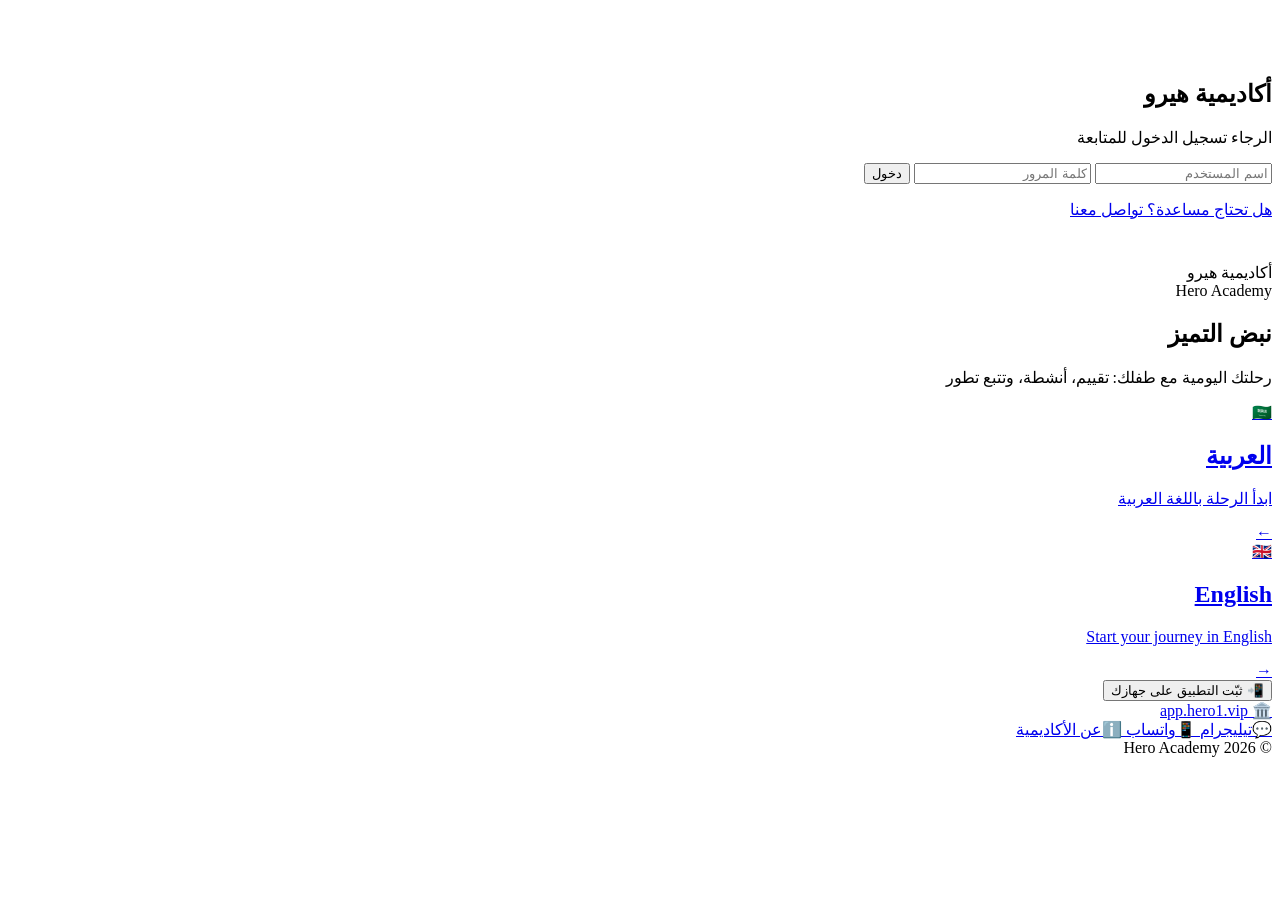
==== commit 6de0e95b: "Update print statement from 'Hello' to 'Goodbye'" ====
--- a/index.html
+++ b/index.html
@@ -3,592 +3,107 @@
 <head>
 <meta charset="UTF-8">
 <meta name="viewport" content="width=device-width,initial-scale=1,viewport-fit=cover">
-<meta name="theme-color" content="#0F0B1F" id="tc">
-<title>نبض التميز</title>
+<meta name="theme-color" content="#0F0B1F">
+<meta name="apple-mobile-web-app-capable" content="yes">
+<meta name="apple-mobile-web-app-title" content="نبض التميز">
+<title>نبض التميز · أكاديمية هيرو</title>
 <link rel="manifest" href="manifest.json">
-<link rel="apple-touch-icon" href="icon-192.png">
-<link href="https://fonts.googleapis.com/css2?family=Tajawal:wght@400;500;700;800;900&display=swap" rel="stylesheet">
-<style>
-:root{--v:#7C3AED;--vd:#4C1D95;--c:#FF6B9D;--m:#06D6A0;--g:#FFD166;--bg:#F8F7FC;--bg2:#F0EFF6;--cd:#FFF;--t:#0E0B1F;--t2:#4A4266;--t3:#9591AB;--ln:#E2E0EB;--gr:linear-gradient(135deg,#7C3AED 0%,#FF6B9D 100%);--grh:linear-gradient(160deg,#0F0B1F 0%,#2D1B5E 45%,#4C1D95 100%);--grm:linear-gradient(135deg,#06D6A0,#4ECDC4);--grs:linear-gradient(135deg,#FF6B9D,#FFD166);--sh:0 4px 12px rgba(15,11,31,.08);--shv:0 12px 32px rgba(124,58,237,.3);--shm:0 12px 32px rgba(6,214,160,.3);--r:20px;--rf:9999px;--st:env(safe-area-inset-top,0px);--sb:env(safe-area-inset-bottom,0px)}
-[data-theme=dark]{--bg:#0A0817;--bg2:#14102A;--cd:#1A1633;--t:#F5F3FF;--t2:#C4B5FD;--t3:#8B7DB8;--ln:#2D2645}
-*{box-sizing:border-box;margin:0;padding:0;-webkit-tap-highlight-color:transparent}
-body{font-family:'Tajawal',system-ui,sans-serif;background:var(--bg);color:var(--t);line-height:1.6;font-size:16px;-webkit-font-smoothing:antialiased}
-button{font-family:inherit;cursor:pointer;border:none;background:none;color:inherit}
-input,select,textarea{font-family:inherit;font-size:inherit;color:inherit}
-#app{max-width:520px;margin:0 auto;min-height:100vh;display:flex;flex-direction:column}
-.tb{position:sticky;top:0;z-index:50;padding:calc(var(--st) + 12px) 16px 12px;display:flex;align-items:center;gap:10px;background:rgba(255,255,255,.92);backdrop-filter:blur(20px);border-bottom:1px solid transparent}
-.tb.sc{border-bottom-color:var(--ln)}
-.tb.dk{background:rgba(15,11,31,.7);border-bottom-color:rgba(255,255,255,.08)}
-.tb.dk h1{color:#fff}
-.tb.dk .ib{background:rgba(255,255,255,.12);color:#fff}
-.ib{width:42px;height:42px;border-radius:50%;background:var(--cd);box-shadow:var(--sh);display:flex;align-items:center;justify-content:center;font-size:20px;flex-shrink:0;transition:.15s}
-.ib:active{transform:scale(.9)}
-.ib.h{visibility:hidden}
-.tb h1{font-size:16px;font-weight:800;flex:1;text-align:center;white-space:nowrap;overflow:hidden;text-overflow:ellipsis}
-.lb{padding:9px 13px;border-radius:var(--rf);background:var(--cd);box-shadow:var(--sh);font-size:13px;font-weight:800;color:var(--v);flex-shrink:0;display:flex;align-items:center;gap:5px;transition:.15s}
-.lb:active{transform:scale(.95)}
-.scr{display:none;flex:1;flex-direction:column;padding:8px 16px calc(var(--sb) + 96px);animation:fi .35s}
-.scr.on{display:flex}
-@keyframes fi{from{opacity:0;transform:translateY(8px)}to{opacity:1;transform:none}}
-.btn{display:flex;align-items:center;justify-content:center;gap:10px;width:100%;padding:16px 20px;border-radius:var(--r);font-size:16px;font-weight:800;transition:.2s;background:var(--bg2);color:var(--t);position:relative;overflow:hidden}
-.btn.pr{background:var(--gr);color:#fff;box-shadow:var(--shv)}
-.btn.pr::before{content:'';position:absolute;inset:0;background:linear-gradient(90deg,transparent,rgba(255,255,255,.28),transparent);transform:translateX(-100%);animation:sn 3s infinite}
-@keyframes sn{0%{transform:translateX(-100%)}60%,100%{transform:translateX(100%)}}
-.btn.pr:active{transform:translateY(2px) scale(.98)}
-.btn.lt{background:var(--cd);box-shadow:var(--sh)}
-.btn.gh{background:transparent;color:var(--v);font-weight:800}
-.btn:disabled{opacity:.4;pointer-events:none}
-.card{background:var(--cd);border-radius:var(--r);padding:20px;box-shadow:var(--sh);margin-bottom:14px}
-.card.gr{background:var(--grh);color:#fff;box-shadow:var(--shv)}
-.card h3{font-size:17px;font-weight:800;margin-bottom:10px}
-.card p{font-size:14px;line-height:1.7}
-.f{margin-bottom:16px}
-.f label{display:block;font-size:13px;font-weight:800;margin-bottom:8px;color:var(--t2)}
-.f input,.f select,.f textarea{width:100%;padding:16px 18px;border-radius:var(--r);border:2px solid var(--ln);background:var(--cd);font-size:16px;font-weight:600;-webkit-appearance:none;appearance:none;color:var(--t)}
-.f input:focus,.f select:focus,.f textarea:focus{outline:none;border-color:var(--v);box-shadow:0 0 0 4px rgba(124,58,237,.12)}
-.f textarea{min-height:90px;resize:vertical}
-.ch{display:flex;gap:8px;flex-wrap:wrap}
-.chp{padding:11px 18px;border-radius:var(--r);background:var(--cd);border:2px solid var(--ln);font-size:14px;font-weight:700;color:var(--t2);transition:.15s}
-.chp.on{background:var(--gr);color:#fff;border-color:transparent;box-shadow:var(--shv)}
-.pb{height:10px;background:var(--bg2);border-radius:var(--rf);overflow:hidden}
-.pbf{height:100%;background:var(--gr);border-radius:var(--rf);transition:width .5s}
-.pi{display:flex;justify-content:space-between;align-items:baseline;margin-bottom:8px;font-size:13px;font-weight:700;color:var(--t3)}
-.pi .pc{font-size:20px;color:var(--v);font-weight:900}
-.qc{display:inline-flex;align-items:center;gap:6px;padding:7px 14px;border-radius:var(--rf);font-size:12.5px;font-weight:800;margin-bottom:18px}
-.qt{font-size:22px;font-weight:800;line-height:1.5;margin-bottom:24px}
-.qo{display:flex;align-items:center;gap:14px;padding:16px 18px;border-radius:var(--r);background:var(--cd);border:2px solid var(--ln);text-align:start;font-size:15px;font-weight:700;transition:.2s;width:100%;margin-bottom:10px}
-.qo .rd{width:24px;height:24px;border-radius:50%;border:2.5px solid var(--ln);flex-shrink:0;background:var(--cd);position:relative;transition:.2s}
-.qo.on{border-color:var(--v);background:linear-gradient(135deg,rgba(124,58,237,.08),transparent)}
-.qo.on .rd{border-color:var(--v);background:var(--gr)}
-.qo.on .rd::after{content:'';position:absolute;inset:6px;border-radius:50%;background:#fff}
-.qo .by{flex:1}
-.qo .hn{font-size:12px;color:var(--t3);font-weight:500;margin-top:2px;display:block}
-.hero{padding:28px 22px;border-radius:var(--r);background:var(--grh);color:#fff;box-shadow:var(--shv);margin-bottom:16px;text-align:center;position:relative;overflow:hidden}
-.hero::before{content:'';position:absolute;inset:0;background:radial-gradient(circle at 80% 0%,rgba(255,107,157,.35),transparent 45%),radial-gradient(circle at 0% 100%,rgba(6,214,160,.25),transparent 45%)}
-.hero>*{position:relative;z-index:1}
-.rg{width:170px;height:170px;margin:0 auto 16px;position:relative}
-.rg svg{transform:rotate(-90deg)}
-.rg .bg{stroke:rgba(255,255,255,.15);fill:none}
-.rg .fg{stroke:url(#rgd);stroke-linecap:round;fill:none;transition:stroke-dashoffset 1.2s}
-.rg .cn{position:absolute;inset:0;display:flex;flex-direction:column;align-items:center;justify-content:center}
-.rg .nm{font-size:42px;font-weight:900;line-height:1;background:linear-gradient(135deg,#fff,#C4B5FD);-webkit-background-clip:text;background-clip:text;-webkit-text-fill-color:transparent}
-.rg .lb2{font-size:11px;font-weight:700;color:rgba(255,255,255,.75);margin-top:4px}
-.hero .bg2{display:inline-flex;align-items:center;gap:8px;padding:9px 18px;border-radius:var(--rf);background:rgba(255,255,255,.18);font-size:13px;font-weight:800;border:1px solid rgba(255,255,255,.28);backdrop-filter:blur(12px)}
-.hero .bg2 .dt{width:8px;height:8px;border-radius:50%;background:var(--g);box-shadow:0 0 12px var(--g)}
-.dr{display:flex;align-items:center;gap:12px;padding:16px;border-radius:var(--r);background:var(--cd);margin-bottom:10px;box-shadow:var(--sh)}
-.dr .ic{width:46px;height:46px;border-radius:14px;display:flex;align-items:center;justify-content:center;font-size:22px;color:#fff;flex-shrink:0}
-.dr .bd{flex:1;min-width:0}
-.dr .bd h4{font-size:14px;font-weight:800;margin-bottom:6px;display:flex;align-items:center;gap:8px}
-.dr .bd h4 .v{margin-inline-start:auto;font-size:13px}
-.dr .tr{height:7px;background:var(--bg2);border-radius:var(--rf);overflow:hidden}
-.dr .fl{height:100%;border-radius:var(--rf);transition:width 1s}
-.nt{padding:14px 16px;border-radius:var(--r);background:linear-gradient(135deg,#FFF8E5,#FFFDF7);border:1.5px solid #F8E1A0;font-size:13px;color:#7A5C10;line-height:1.65;margin-bottom:16px;display:flex;gap:10px;align-items:flex-start}
-.nt .ic{font-size:18px;flex-shrink:0;margin-top:2px}
-[data-theme=dark] .nt{background:linear-gradient(135deg,#3A2F1A,#2A2415);border-color:#5A4A20;color:#F0D9A0}
-.hh{padding:24px 20px;border-radius:var(--r);background:var(--grh);color:#fff;box-shadow:var(--shv);margin-bottom:16px;position:relative;overflow:hidden}
-.hh::before{content:'';position:absolute;inset:0;background:radial-gradient(circle at 90% 0%,rgba(255,107,157,.35),transparent 45%),radial-gradient(circle at 0% 100%,rgba(6,214,160,.25),transparent 45%)}
-.hh>*{position:relative;z-index:1}
-.ht{display:flex;align-items:center;justify-content:space-between;margin-bottom:16px;gap:12px}
-.ht .gt{font-size:13px;opacity:.85;font-weight:600}
-.ht .nm{font-size:20px;font-weight:900;margin-top:2px}
-.sk{display:flex;align-items:center;gap:8px;padding:10px 14px;border-radius:var(--rf);background:var(--grs);color:#fff;font-weight:900;box-shadow:0 8px 20px rgba(255,107,157,.4)}
-.sk .fl2{font-size:18px}
-.sk .n{font-size:22px;line-height:1}
-.sk .l2{font-size:10px;opacity:.9;font-weight:700}
-.mw{padding:14px;border-radius:var(--r);background:rgba(255,255,255,.1);border:1px solid rgba(255,255,255,.15);backdrop-filter:blur(10px)}
-.mw .q{font-size:13px;font-weight:700;text-align:center;margin-bottom:10px;opacity:.9}
-.mc{display:flex;justify-content:center;gap:6px}
-.mch{width:48px;height:48px;border-radius:14px;background:rgba(255,255,255,.1);border:1px solid rgba(255,255,255,.2);font-size:22px;display:flex;align-items:center;justify-content:center;transition:.15s}
-.mch.on{background:rgba(255,255,255,.3);border-color:#fff;transform:scale(1.08);box-shadow:0 8px 20px rgba(255,255,255,.2)}
-.td{background:var(--cd);border-radius:var(--r);padding:20px;box-shadow:var(--sh);margin-bottom:16px;position:relative;overflow:hidden}
-.td::before{content:'';position:absolute;top:0;inset-inline:0;height:5px;background:var(--gr)}
-.td.dn::before{background:var(--grm)}
-.td .tg{display:inline-flex;padding:5px 12px;border-radius:var(--rf);background:#EDE9FE;color:var(--vd);font-size:11px;font-weight:900;margin-bottom:12px}
-.td.dn .tg{background:#D9F9EE;color:#059669}
-.td .ic{width:56px;height:56px;border-radius:18px;background:linear-gradient(135deg,#EDE9FE,#FFE4EE);display:flex;align-items:center;justify-content:center;font-size:28px;margin-bottom:12px}
-.td h3{font-size:18px;font-weight:900;margin-bottom:6px}
-.td .ds{font-size:13px;color:var(--t3);line-height:1.6;margin-bottom:12px}
-.tgs{display:flex;flex-wrap:wrap;gap:6px;margin-bottom:14px}
-.tgi{display:inline-flex;align-items:center;gap:4px;padding:6px 11px;border-radius:var(--rf);font-size:11.5px;font-weight:800;background:var(--bg2);color:var(--t2)}
-.tgi.v{background:#EDE9FE;color:var(--vd)}
-.tgi.c{background:#FFE4EE;color:#E11D74}
-.tgi.m{background:#D9F9EE;color:#059669}
-.db{display:inline-flex;align-items:center;gap:6px;padding:8px 14px;border-radius:var(--rf);background:var(--grm);color:#fff;font-size:13px;font-weight:900;box-shadow:var(--shm)}
-.wk{background:var(--cd);border-radius:var(--r);padding:16px;box-shadow:var(--sh);margin-bottom:14px}
-.wh{display:flex;justify-content:space-between;align-items:center;margin-bottom:10px;font-size:13px;font-weight:800;color:var(--t3)}
-.wh .pc{font-size:18px;color:var(--v);font-weight:900}
-.wd{display:flex;justify-content:space-between;gap:5px}
-.dd{flex:1;aspect-ratio:1;max-width:36px;border-radius:50%;background:var(--bg2);display:flex;align-items:center;justify-content:center;font-size:10px;font-weight:900;color:var(--t3)}
-.dd.td2{box-shadow:0 0 0 3px #C4B5FD}
-.dd.dn{background:var(--grm);color:#fff}
-.dd.dn::after{content:'✓';font-size:13px;font-weight:900}
-.dd.fu{opacity:.4}
-.qs{display:grid;grid-template-columns:repeat(3,1fr);gap:10px;margin-bottom:14px}
-.stc{background:var(--cd);border-radius:var(--r);padding:14px 10px;box-shadow:var(--sh);text-align:center}
-.stc .ic{font-size:20px;margin-bottom:4px}
-.stc .v{font-size:20px;font-weight:900;color:var(--t);line-height:1}
-.stc .l{font-size:10.5px;font-weight:800;color:var(--t3);margin-top:4px}
-.ar{background:var(--cd);border-radius:var(--r);padding:14px;box-shadow:var(--sh);margin-bottom:10px;display:flex;gap:12px;align-items:flex-start}
-.ar .ic{width:48px;height:48px;border-radius:14px;background:linear-gradient(135deg,#EDE9FE,#FFE4EE);display:flex;align-items:center;justify-content:center;font-size:22px;flex-shrink:0}
-.ar.dn .ic{background:#D9F9EE}
-.ar .bd{flex:1;min-width:0}
-.ar .dm{font-size:11px;font-weight:800;color:var(--v);margin-bottom:3px}
-.ar h5{font-size:14px;font-weight:800;margin-bottom:2px}
-.ar p{font-size:12px;color:var(--t3);line-height:1.45;overflow:hidden;display:-webkit-box;-webkit-line-clamp:2;-webkit-box-orient:vertical}
-.ar .ch2{width:24px;height:24px;border-radius:50%;border:2.5px solid var(--ln);background:var(--cd);flex-shrink:0;display:flex;align-items:center;justify-content:center;color:#fff;font-weight:900}
-.ar.dn .ch2{background:var(--grm);border-color:transparent}
-.ar.dn .ch2::after{content:'✓';font-size:14px}
-.ph{padding:24px 20px;border-radius:var(--r);background:var(--grh);color:#fff;box-shadow:var(--shv);margin-bottom:16px;text-align:center;position:relative;overflow:hidden}
-.ph::before{content:'';position:absolute;inset:0;background:radial-gradient(circle at 30% 0%,rgba(255,209,102,.35),transparent 45%),radial-gradient(circle at 100% 100%,rgba(6,214,160,.25),transparent 45%)}
-.ph>*{position:relative;z-index:1}
-.ph .bg2{font-size:56px;font-weight:900;line-height:1;background:linear-gradient(135deg,#fff,#FFD166);-webkit-background-clip:text;background-clip:text;-webkit-text-fill-color:transparent}
-.ph .l2{font-size:14px;font-weight:700;opacity:.85;margin-top:6px}
-.ph .s2{font-size:12px;opacity:.7;margin-top:8px}
-.cc{background:var(--cd);border-radius:var(--r);padding:18px;box-shadow:var(--sh);margin-bottom:14px}
-.cc h4{font-size:15px;font-weight:900;margin-bottom:16px}
-.br{display:flex;justify-content:space-between;gap:5px;align-items:flex-end;height:120px}
-.bc{flex:1;display:flex;flex-direction:column;align-items:center;gap:5px;height:100%}
-.bc .bw{width:100%;flex:1;border-radius:10px;background:var(--bg2);position:relative;display:flex;align-items:flex-end;overflow:hidden}
-.bc .bf{width:100%;border-radius:10px;background:var(--gr);transition:height .8s}
-.bc .dy{font-size:10.5px;font-weight:800;color:var(--t3)}
-.bc.td2 .dy{color:var(--v)}
-.ag{display:grid;grid-template-columns:repeat(3,1fr);gap:10px}
-.ach{background:var(--cd);border-radius:var(--r);padding:12px 6px;box-shadow:var(--sh);text-align:center;position:relative;overflow:hidden}
-.ach.lk{opacity:.4;filter:grayscale(1)}
-.ach.un::before{content:'';position:absolute;top:0;inset-inline:0;height:3px;background:var(--grs)}
-.ach .em{font-size:28px;margin-bottom:4px}
-.ach .nm{font-size:10.5px;font-weight:800;color:var(--t)}
-.prh{background:var(--cd);border-radius:var(--r);padding:24px;box-shadow:var(--sh);text-align:center;margin-bottom:14px}
-.prh .av{width:80px;height:80px;border-radius:24px;background:var(--gr);color:#fff;display:flex;align-items:center;justify-content:center;font-size:36px;font-weight:900;margin:0 auto 12px;box-shadow:var(--shv)}
-.prh h3{font-size:20px;font-weight:900;margin-bottom:4px}
-.prh p{font-size:13px;color:var(--t3)}
-.stt{background:var(--cd);border-radius:var(--r);padding:0;box-shadow:var(--sh);overflow:hidden;margin-bottom:14px}
-.sr{display:flex;justify-content:space-between;align-items:center;padding:16px 18px;border-bottom:1px solid var(--ln)}
-.sr:last-child{border-bottom:none}
-.sr .ll{font-size:14px;font-weight:800}
-.sr .ss{font-size:11.5px;color:var(--t3);margin-top:2px}
-.tg2{padding:7px 14px;border-radius:var(--rf);font-size:12.5px;font-weight:800;background:var(--bg2);color:var(--t)}
-.tg2.on{background:var(--grm);color:#fff;box-shadow:var(--shm)}
-.bn{position:fixed;bottom:0;left:50%;transform:translateX(-50%);width:100%;max-width:520px;background:rgba(255,255,255,.96);backdrop-filter:blur(24px);border-top:1px solid var(--ln);padding:6px 6px calc(var(--sb) + 6px);display:none;justify-content:space-around;z-index:40;box-shadow:0 -8px 24px rgba(15,11,31,.06)}
-.bn.on{display:flex}
-.bn button{flex:1;padding:8px 2px;border-radius:12px;display:flex;flex-direction:column;align-items:center;gap:2px;font-size:10px;font-weight:800;color:var(--t3);transition:.15s}
-.bn button .ic{font-size:20px;line-height:1}
-.bn button.on{color:var(--v)}
-.bn button.on .ic{transform:scale(1.15)}
-.md{position:fixed;inset:0;background:rgba(15,11,31,.55);backdrop-filter:blur(8px);z-index:200;display:none;align-items:flex-end;justify-content:center}
-.md.on{display:flex}
-.ms{width:100%;max-width:520px;background:var(--cd);border-radius:var(--r) var(--r) 0 0;padding:22px 20px calc(var(--sb) + 20px);animation:su .3s;max-height:88vh;overflow-y:auto}
-@keyframes su{from{transform:translateY(100%)}to{transform:translateY(0)}}
-.gp{width:40px;height:5px;background:var(--ln);border-radius:99px;margin:0 auto 16px}
-.ms h3{font-size:19px;font-weight:900;margin-bottom:6px}
-.ms .sb2{font-size:13px;color:var(--t3);margin-bottom:16px}
-.mr{display:flex;justify-content:space-between;gap:6px;margin-bottom:16px}
-.mm{flex:1;aspect-ratio:1;max-width:60px;border-radius:16px;background:var(--bg);border:2px solid var(--ln);font-size:24px;display:flex;flex-direction:column;align-items:center;justify-content:center;gap:1px;transition:.15s}
-.mm span{font-size:9px;font-weight:800;color:var(--t3)}
-.mm.on{border-color:var(--v);background:rgba(124,58,237,.08);transform:scale(1.05)}
-.mm.on span{color:var(--v)}
-.ts{position:fixed;bottom:calc(var(--sb) + 110px);left:50%;transform:translateX(-50%) translateY(20px);background:var(--t);color:var(--bg);padding:13px 20px;border-radius:var(--r);font-size:14px;font-weight:700;opacity:0;pointer-events:none;transition:.3s;z-index:999;box-shadow:var(--sh);max-width:88%;text-align:center}
-.ts.on{opacity:1;transform:translateX(-50%) translateY(0)}
-.sct{font-size:12px;font-weight:900;color:var(--t3);margin:18px 4px 10px;letter-spacing:1.2px;display:flex;align-items:center;gap:6px}
-.sct::before{content:'';width:3px;height:14px;border-radius:99px;background:var(--gr)}
-.sp{flex:1}
-.mt{margin-top:16px}
-.mu{color:var(--t3);font-size:12.5px;line-height:1.5}
-.cn{position:fixed;width:10px;height:10px;pointer-events:none;z-index:998;animation:cf 3s cubic-bezier(.3,.6,.5,1) forwards}
-@keyframes cf{0%{transform:translateY(-20vh) rotate(0);opacity:1}100%{transform:translateY(110vh) rotate(720deg);opacity:0}}
-</style>
+<link rel="icon" href="icons/icon-192.png">
+<link rel="apple-touch-icon" href="icons/icon-192.png">
+<link rel="preconnect" href="https://fonts.googleapis.com">
+<link rel="preconnect" href="https://fonts.gstatic.com" crossorigin>
+<link href="https://fonts.googleapis.com/css2?family=Tajawal:wght@400;500;700;800;900&family=Nunito:wght@600;700;800;900&display=swap" rel="stylesheet">
+<link rel="stylesheet" href="assets/portal.css">
 </head>
 <body>
-<div id="app">
-  <header class="tb" id="tb">
-    <button class="ib h" id="bk">←</button>
-    <h1 id="tt">نبض التميز</h1>
-    <button class="lb" onclick="location.href='en.html'"><span>🇬🇧</span><span>EN</span></button>
+
+<!-- ═════════ شاشة الحماية ═════════ -->
+<div id="protection" class="protection">
+  <div class="prot-box">
+    <div class="prot-logo">
+      <svg viewBox="0 0 64 64" width="48" height="48" fill="none" stroke="#fff" stroke-width="3" stroke-linecap="round">
+        <path d="M8 32h10l4-12 8 24 6-18 4 6h16"/>
+      </svg>
+    </div>
+    <h2>أكاديمية هيرو</h2>
+    <p>الرجاء تسجيل الدخول للمتابعة</p>
+    <form id="loginForm" class="prot-form">
+      <input type="text" id="loginUser" placeholder="اسم المستخدم" autocomplete="username" required>
+      <input type="password" id="loginPass" placeholder="كلمة المرور" autocomplete="current-password" required>
+      <button type="submit" id="loginBtn">دخول</button>
+    </form>
+    <p id="loginError" class="prot-error"></p>
+    <a href="https://t.me/Herocourses" target="_blank" rel="noopener" class="prot-help">
+      هل تحتاج مساعدة؟ تواصل معنا
+    </a>
+  </div>
+</div>
+
+<!-- ═════════ محتوى البوابة ═════════ -->
+<div id="portal" class="portal hidden">
+
+  <header class="portal-header">
+    <div class="portal-logo">
+      <svg viewBox="0 0 64 64" width="40" height="40" fill="none" stroke="#fff" stroke-width="3.4" stroke-linecap="round">
+        <path d="M8 32h10l4-12 8 24 6-18 4 6h16"/>
+      </svg>
+    </div>
+    <div class="portal-brand">
+      <div class="portal-brand-name">أكاديمية هيرو</div>
+      <div class="portal-brand-sub">Hero Academy</div>
+    </div>
   </header>
 
-  <main id="mn">
-    <!-- WELCOME -->
-    <section class="scr on" id="s-welcome">
-      <div style="flex:1;display:flex;flex-direction:column;justify-content:center;text-align:center;padding:20px 4px">
-        <div style="width:120px;height:120px;margin:0 auto 24px;border-radius:34px;background:var(--gr);box-shadow:0 24px 60px rgba(124,58,237,.4);display:flex;align-items:center;justify-content:center">
-          <svg viewBox="0 0 64 64" width="64" height="64" fill="none" stroke="#fff" stroke-width="3.4" stroke-linecap="round"><path d="M8 32h10l4-12 8 24 6-18 4 6h16"/></svg>
-        </div>
-        <h1 style="font-size:32px;font-weight:900;line-height:1.15;margin-bottom:10px;background:var(--gr);-webkit-background-clip:text;background-clip:text;-webkit-text-fill-color:transparent">نبض التميّز</h1>
-        <p style="font-size:15px;color:var(--t2);line-height:1.6;margin-bottom:28px">رحلة يومية مع طفلك: تقييم شامل، نشاط كل يوم، وتتبع التطور</p>
-        <div style="display:flex;flex-direction:column;gap:10px;margin-bottom:24px;text-align:start">
-          <div class="card" style="display:flex;gap:12px;align-items:center;padding:14px;margin:0"><div style="width:44px;height:44px;border-radius:14px;background:#EDE9FE;display:flex;align-items:center;justify-content:center;font-size:20px">🎯</div><div><div style="font-size:14px;font-weight:800">تقييم شامل</div><div style="font-size:12px;color:var(--t3)">4 محاور نمائية رئيسية</div></div></div>
-          <div class="card" style="display:flex;gap:12px;align-items:center;padding:14px;margin:0"><div style="width:44px;height:44px;border-radius:14px;background:#FFE4EE;display:flex;align-items:center;justify-content:center;font-size:20px">📅</div><div><div style="font-size:14px;font-weight:800">نشاط يومي</div><div style="font-size:12px;color:var(--t3)">تمرين منزلي بسيط كل يوم</div></div></div>
-          <div class="card" style="display:flex;gap:12px;align-items:center;padding:14px;margin:0"><div style="width:44px;height:44px;border-radius:14px;background:#D9F9EE;display:flex;align-items:center;justify-content:center;font-size:20px">🏆</div><div><div style="font-size:14px;font-weight:800">إنجازات وتقدم</div><div style="font-size:12px;color:var(--t3)">تتبع التطور واحتفل بكل خطوة</div></div></div>
-        </div>
-        <button class="btn pr" onclick="go('child')"><span>ابدأ الرحلة</span> <span>✨</span></button>
-        <p class="mu mt">⏱️ مدة التقييم: 10-15 دقيقة</p>
+  <section class="portal-hero">
+    <h1>نبض التميز</h1>
+    <p>رحلتك اليومية مع طفلك: تقييم، أنشطة، وتتبع تطور</p>
+  </section>
+
+  <section class="portal-cards">
+    <a href="ar.html" class="lang-card lang-ar">
+      <div class="lang-flag">🇸🇦</div>
+      <div class="lang-info">
+        <h2>العربية</h2>
+        <p>ابدأ الرحلة باللغة العربية</p>
       </div>
-    </section>
+      <div class="lang-arrow">←</div>
+    </a>
+    <a href="en.html" class="lang-card lang-en">
+      <div class="lang-flag">🇬🇧</div>
+      <div class="lang-info">
+        <h2>English</h2>
+        <p>Start your journey in English</p>
+      </div>
+      <div class="lang-arrow">→</div>
+    </a>
+  </section>
 
-    <!-- CHILD -->
-    <section class="scr" id="s-child">
-      <h2 style="font-size:24px;font-weight:900;margin:6px 4px 4px">بيانات الطفل</h2>
-      <p class="mu" style="margin:0 4px 20px">سنخصص التجربة حسب عمره</p>
-      <div class="f"><label>👶 اسم الطفل (اختياري)</label><input type="text" id="cn" maxlength="30" placeholder="مثال: يوسف"></div>
-      <div class="f"><label>🎂 العمر بالسنة *</label><select id="ca"><option value="">اختر العمر</option><option value="3">3</option><option value="4">4</option><option value="5">5</option><option value="6">6</option><option value="7">7</option><option value="8">8</option><option value="9">9</option><option value="10">10</option><option value="11">11</option><option value="12">12</option></select></div>
-      <div class="f"><label>⚧ الجنس (اختياري)</label><div class="ch" id="gc"><button class="chp" data-v="male">👦 ولد</button><button class="chp" data-v="female">👧 بنت</button></div></div>
-      <div class="sp"></div>
-      <button class="btn pr mt" id="tq" disabled><span>متابعة للتقييم</span> <span>←</span></button>
-    </section>
+  <button id="installBtn" class="install-btn hidden" type="button">
+    <span class="install-ic">📲</span>
+    <span>ثبّت التطبيق على جهازك</span>
+  </button>
 
-    <!-- QUESTIONS -->
-    <section class="scr" id="s-questions">
-      <div style="padding:4px 4px 16px">
-        <div class="pi"><span id="qp1">1 / 34</span><span class="pc" id="qp2">3<small>%</small></span></div>
-        <div class="pb"><div class="pbf" id="qp3" style="width:3%"></div></div>
-      </div>
-      <div id="qc"></div>
-      <div class="sp"></div>
-      <div style="display:flex;gap:10px;margin-top:20px">
-        <button class="btn lt" id="qpr" style="flex:0 0 auto;width:auto;padding:14px 22px">←</button>
-        <button class="btn pr" id="qnx" disabled style="flex:1">التالي</button>
-      </div>
-    </section>
+  <footer class="portal-footer">
+    <a href="https://app.hero1.vip" class="footer-main" target="_blank" rel="noopener">
+      <span>🏛️</span>
+      <span>app.hero1.vip</span>
+    </a>
+    <div class="footer-links">
+      <a href="https://t.me/Herocourses" target="_blank" rel="noopener">
+        <span>💬</span><span>تيليجرام</span>
+      </a>
+      <a href="https://wa.me/249915886600" target="_blank" rel="noopener">
+        <span>📱</span><span>واتساب</span>
+      </a>
+      <a href="https://app.hero1.vip/#about" target="_blank" rel="noopener">
+        <span>ℹ️</span><span>عن الأكاديمية</span>
+      </a>
+    </div>
+    <div class="footer-copy">© 2026 Hero Academy</div>
+  </footer>
 
-    <!-- RESULTS -->
-    <section class="scr" id="s-results">
-      <div class="hero">
-        <div class="rg">
-          <svg width="170" height="170" viewBox="0 0 170 170">
-            <defs><linearGradient id="rgd" x1="0%" y1="0%" x2="100%" y2="100%"><stop offset="0%" stop-color="#C4B5FD"/><stop offset="50%" stop-color="#FF6B9D"/><stop offset="100%" stop-color="#06D6A0"/></linearGradient></defs>
-            <circle class="bg" cx="85" cy="85" r="72" stroke-width="13"/><circle class="fg" id="rfg" cx="85" cy="85" r="72" stroke-width="13" stroke-dasharray="452" stroke-dashoffset="452"/>
-          </svg>
-          <div class="cn"><div class="nm" id="op">0%</div><div class="lb2">نبض التميّز</div></div>
-        </div>
-        <div class="bg2"><span class="dt"></span><span id="ob">—</span></div>
-      </div>
-      <div class="nt"><span class="ic">📌</span><div><strong>تنويه منهجي:</strong> هذه الدرجة تعبّر عن مستوى ظهور المهارات في بيئة طفلك الحالية. ليست تشخيصًا طبيًا ولا مقارنة بأقران.</div></div>
-      <div class="sct">المحاور الأربعة</div><div id="dr"></div>
-      <div class="sct">المجالات الفرعية</div><div id="sr"></div>
-      <div class="sp"></div>
-      <button class="btn pr mt" onclick="startCompanion()"><span>🚀</span><span>ابدأ رحلة الرفيق اليومي</span></button>
-    </section>
-
-    <!-- HOME -->
-    <section class="scr" id="s-home">
-      <div class="hh">
-        <div class="ht">
-          <div><div class="gt" id="gt">—</div><div class="nm" id="hn">—</div></div>
-          <div class="sk"><span class="fl2">🔥</span><div style="display:flex;flex-direction:column;align-items:center"><span class="n" id="sn">0</span><span class="l2">يوم</span></div></div>
-        </div>
-        <div class="mw">
-          <div class="q">💭 كيف حال طفلك اليوم؟</div>
-          <div class="mc" id="mc">
-            <button class="mch" data-m="5">🤩</button><button class="mch" data-m="4">😊</button><button class="mch" data-m="3">😐</button><button class="mch" data-m="2">😔</button><button class="mch" data-m="1">😤</button>
-          </div>
-        </div>
-      </div>
-      <div class="sct">🎯 نشاط اليوم</div><div id="tc"></div>
-      <div class="sct">📊 تقدم الأسبوع</div>
-      <div class="wk"><div class="wh"><span id="wl">—</span><span class="pc" id="wp">0%</span></div><div class="wd" id="wd"></div></div>
-      <div class="sct">📈 ملخص سريع</div>
-      <div class="qs">
-        <div class="stc"><div class="ic">🎯</div><div class="v" id="st1">0</div><div class="l">نشاط</div></div>
-        <div class="stc"><div class="ic">🔥</div><div class="v" id="st2">0</div><div class="l">أطول سلسلة</div></div>
-        <div class="stc"><div class="ic">🏆</div><div class="v" id="st3">0</div><div class="l">إنجاز</div></div>
-      </div>
-    </section>
-
-    <!-- TODAY DETAIL -->
-    <section class="scr" id="s-today"><div id="tdc"></div></section>
-
-    <!-- ACTIVITIES -->
-    <section class="scr" id="s-activities">
-      <h2 style="font-size:24px;font-weight:900;margin:6px 4px 4px">مكتبة الأنشطة</h2>
-      <p class="mu" style="margin:0 4px 16px">الأنشطة المنزلية المتاحة</p>
-      <div class="ch" style="margin-bottom:14px;overflow-x:auto;flex-wrap:nowrap;padding-bottom:4px" id="af">
-        <button class="chp on" data-f="all">الكل</button>
-        <button class="chp" data-f="emotional">💗 عاطفي</button>
-        <button class="chp" data-f="cognitive">🧠 عقلي</button>
-        <button class="chp" data-f="behavioral">🎯 سلوكي</button>
-        <button class="chp" data-f="skills">🤝 مهاري</button>
-      </div>
-      <div id="al"></div>
-    </section>
-
-    <!-- PROGRESS -->
-    <section class="scr" id="s-progress">
-      <div class="ph"><div class="bg2" id="ps">0</div><div class="l2">🔥 أيام متتالية</div><div class="s2" id="ps2">—</div></div>
-      <div class="cc"><h4>📅 آخر 7 أيام</h4><div class="br" id="wch"></div></div>
-      <div class="cc"><h4>🏆 الإنجازات</h4><div class="ag" id="ag"></div></div>
-    </section>
-
-    <!-- PROFILE -->
-    <section class="scr" id="s-profile">
-      <h2 style="font-size:24px;font-weight:900;margin:6px 4px 4px">الملف الشخصي</h2>
-      <p class="mu" style="margin:0 4px 16px">إعدادات وبيانات</p>
-      <div class="prh"><div class="av" id="pav">👶</div><h3 id="pn">—</h3><p id="pm">—</p></div>
-      <div class="sct">⚙️ الإعدادات</div>
-      <div class="stt">
-        <div class="sr"><div><div class="ll">🌙 الوضع المظلم</div><div class="ss">استخدام مريح ليلاً</div></div><button class="tg2" id="dkt">—</button></div>
-        <div class="sr"><div><div class="ll">🌐 اللغة</div><div class="ss">العربية / English</div></div><button class="tg2 on" onclick="location.href='en.html'">EN →</button></div>
-        <div class="sr"><div><div class="ll">🔊 الأصوات</div><div class="ss">نقرات وتنبيهات</div></div><button class="tg2" id="sot">—</button></div>
-      </div>
-      <div class="sct">🔄 إعادة</div>
-      <div class="stt">
-        <div class="sr" style="cursor:pointer" id="rsr"><div><div class="ll">إعادة التقييم</div><div class="ss">بدء تقييم جديد</div></div><span style="font-size:20px">→</span></div>
-        <div class="sr" style="cursor:pointer" id="rs2"><div><div class="ll" style="color:#E11D74">مسح كل البيانات</div><div class="ss">حذف نهائي</div></div><span style="font-size:20px">🗑️</span></div>
-      </div>
-      <p class="mu" style="text-align:center;margin-top:20px">الإصدار: 1.0.0</p>
-    </section>
-  </main>
-
-  <nav class="bn" id="bn">
-    <button data-s="home"><span class="ic">🏠</span>الرئيسية</button>
-    <button data-s="activities"><span class="ic">🎯</span>الأنشطة</button>
-    <button id="lcb"><span class="ic" style="background:var(--gr);color:#fff;width:44px;height:44px;border-radius:14px;display:flex;align-items:center;justify-content:center;font-size:22px;margin-top:-22px;border:3px solid var(--cd);box-shadow:var(--shv)">➕</span>تسجيل</button>
-    <button data-s="progress"><span class="ic">📊</span>التقدم</button>
-    <button data-s="profile"><span class="ic">👤</span>الملف</button>
-  </nav>
-
-  <div class="md" id="lm">
-    <div class="ms">
-      <div class="gp"></div>
-      <h3>سجّل نشاط اليوم</h3>
-      <p class="sb2" id="lan">—</p>
-      <div style="font-size:13px;font-weight:800;color:var(--t2);margin-bottom:10px">كيف كانت التجربة؟</div>
-      <div class="mr" id="lmr">
-        <button class="mm" data-m="5">🤩<span>ممتاز</span></button>
-        <button class="mm" data-m="4">😊<span>جيد</span></button>
-        <button class="mm" data-m="3">😐<span>عادي</span></button>
-        <button class="mm" data-m="2">😔<span>صعب</span></button>
-        <button class="mm" data-m="1">😤<span>لم ينجح</span></button>
-      </div>
-      <div class="f"><label>📝 ملاحظة (اختياري)</label><textarea id="lnt" maxlength="200" placeholder="ملاحظات..."></textarea></div>
-      <div style="display:flex;gap:10px;margin-top:10px">
-        <button class="btn lt" id="clc" style="flex:0 0 auto;padding:14px 20px">إلغاء</button>
-        <button class="btn pr" id="clg" style="flex:1">حفظ 🎉</button>
-      </div>
-    </div>
-  </div>
-  <div class="ts" id="ts"></div>
 </div>
 
-<script>
-/* ==================================================
-   نبض التميز — العربية
-   المحتوى مطابق لـ Master Version 2.0
-   ================================================== */
-const APP_VERSION='1.0.0';
-
-/* ===== المحاور الأربعة ===== */
-const DOMAINS={
-  emotional:{icon:'💗',color:'#E74C3C',grad:'linear-gradient(135deg,#E74C3C,#FF6B9D)',ar:'العاطفي'},
-  cognitive:{icon:'🧠',color:'#7C3AED',grad:'linear-gradient(135deg,#7C3AED,#A78BFA)',ar:'العقلي'},
-  behavioral:{icon:'🎯',color:'#06D6A0',grad:'linear-gradient(135deg,#06D6A0,#4ECDC4)',ar:'السلوكي'},
-  skills:{icon:'🤝',color:'#FF6B9D',grad:'linear-gradient(135deg,#FF6B9D,#FFD166)',ar:'المهاري'}
-};
-/* ===== المجالات الفرعية العشرة ===== */
-const SUBDOMAINS={
-  'emo-awareness':{domain:'emotional',icon:'💭',ar:'الوعي الانفعالي الذاتي'},
-  'emo-regulation':{domain:'emotional',icon:'🧘',ar:'التنظيم والضبط العاطفي'},
-  'emo-empathy':{domain:'emotional',icon:'🤍',ar:'التعاطف والوعي الاجتماعي'},
-  'cog-memory':{domain:'cognitive',icon:'🧩',ar:'الذاكرة العاملة ومعالجة المعلومات'},
-  'cog-flex':{domain:'cognitive',icon:'🔄',ar:'المرونة المعرفية والتفكير التكيفي'},
-  'cog-reason':{domain:'cognitive',icon:'🔍',ar:'التفكير المنطقي وأخذ المنظور'},
-  'beh-inhibit':{domain:'behavioral',icon:'✋',ar:'الضبط التثبيطي وكبح الاندفاع'},
-  'beh-routine':{domain:'behavioral',icon:'📋',ar:'الالتزام بالروتين والتنظيم الذاتي'},
-  'skl-comm':{domain:'skills',icon:'💬',ar:'المهارات التواصلية التفاعلية'},
-  'skl-social':{domain:'skills',icon:'🤝',ar:'المهارات الاجتماعية والتفاوض'}
-};
-/* ===== البنود الـ34 — نصوص مطابقة للمحتوى ===== */
-const QS=[
-{id:'BND-EMO-01',t:'يستخدم كلمات صريحة لتسمية انزعاجه بدلاً من الصراخ.',d:'emotional',s:'emo-awareness'},
-{id:'BND-EMO-02',t:'يسمي خوفه أو حيرته بكلمات صريحة أثناء الألعاب والمواقف المفاجئة.',d:'emotional',s:'emo-awareness'},
-{id:'BND-EMO-03',t:'يوضح السبب المباشر لشعوره بالضيق عندما يسأله أحد الأبوين.',d:'emotional',s:'emo-awareness'},
-{id:'BND-EMO-05',t:'يصرح بشعوره بالإحباط عند تعثر أدائه في مهمة محددة.',d:'emotional',s:'emo-awareness'},
-{id:'BND-EMO-07',t:'يلجأ لأحد الأبوين لطلب التهدئة عند تعثر لعبته دون استمرار النوبة.',d:'emotional',s:'emo-regulation'},
-{id:'BND-EMO-08',t:'يستجيب للتوجيه اللفظي أو الحضن لتهدئة غضبه خلال دقائق معدودة.',d:'emotional',s:'emo-regulation'},
-{id:'BND-EMO-09',t:'يتوقف مؤقتاً ويبتعد عن موقف الانزعاج لتهدئة نفسه.',d:'emotional',s:'emo-regulation'},
-{id:'BND-EMO-11',t:'يستعيد توازنه العاطفي ويتجاوز شعور الخسارة في الألعاب التنافسية.',d:'emotional',s:'emo-regulation'},
-{id:'BND-EMO-12',t:'يقدم لعبة أو لمسة حنونة لمواساة طفل آخر يبكي أمامه.',d:'emotional',s:'emo-empathy'},
-{id:'BND-EMO-13',t:'يسأل صديقه أو أخاه عما يضايقه فور رؤيته متألماً أو حزيناً.',d:'emotional',s:'emo-empathy'},
-{id:'BND-EMO-15',t:'يخفض صوته ويحد من حركته تلقائياً عند علمه بمرض أو تعب أحد أفراد الأسرة.',d:'emotional',s:'emo-empathy'},
-{id:'BND-COG-01',t:'ينفذ تعليمات شفاهية متتابعة من خطوتين بترتيبها الصحيح دون نسيان.',d:'cognitive',s:'cog-memory'},
-{id:'BND-COG-02',t:'ينفذ توجيهات منزلية متتابعة من ثلاث خطوات دون حاجة لتكرار التوجيه.',d:'cognitive',s:'cog-memory'},
-{id:'BND-COG-03',t:'يتذكر القواعد الشفاهية للعبة الجماعية ويرددها قبل أداء النشاط.',d:'cognitive',s:'cog-memory'},
-{id:'BND-COG-05',t:'يحتفظ بالخطوات الذهنية المتتابعة أثناء حل الواجبات أو تركيب الألعاب المركبة.',d:'cognitive',s:'cog-memory'},
-{id:'BND-COG-07',t:'ينقل تصنيف الأشياء من معيار اللون إلى معيار الشكل فور توجيهه لتغيير القاعدة.',d:'cognitive',s:'cog-flex'},
-{id:'BND-COG-09',t:'يتقبل تعديل موعد أو جدول الخروج دون تذمر يستمر لأكثر من بضع دقائق.',d:'cognitive',s:'cog-flex'},
-{id:'BND-COG-11',t:'يجرب طريقة تفكير جديدة لبناء أو تركيب لعبة فور فشل المحاولة الأولى.',d:'cognitive',s:'cog-flex'},
-{id:'BND-COG-12',t:'يقدم تفسيراً واقعياً لسبب انسكاب الماء أو انكسار الغرض.',d:'cognitive',s:'cog-reason'},
-{id:'BND-COG-13',t:'يميز بوضوح بين الأحداث الحقيقية والأحداث الخيالية في القصص.',d:'cognitive',s:'cog-reason'},
-{id:'BND-COG-14',t:'يتوقع أن صديقه سيبحث عن اللعبة في مكانها القديم فور نقلها دون علمه.',d:'cognitive',s:'cog-reason'},
-{id:'BND-COG-16',t:'يقدم سبباً منطقياً مستنداً إلى دليل عند الاختيار بين خيارين يوميين.',d:'cognitive',s:'cog-reason'},
-{id:'BND-BEH-01',t:'ينتظر دوره الهادئ في اللعب الجماعي دون تدافع حركي.',d:'behavioral',s:'beh-inhibit'},
-{id:'BND-BEH-02',t:'ينتظر دوره في توزيع الوجبات بالبيت أو في الطابور دون تذمر.',d:'behavioral',s:'beh-inhibit'},
-{id:'BND-BEH-03',t:'يتوقف عن الحركة والجري تماماً فور سماع إشارة التنبيه أو النهي.',d:'behavioral',s:'beh-inhibit'},
-{id:'BND-BEH-06',t:'يرتدي حذاءه أو ملابسه بمفرده عند الاستعداد للخروج.',d:'behavioral',s:'beh-routine'},
-{id:'BND-BEH-07',t:'يبدأ بتنفيذ الخطوة الأولى من روتين العودة للبيت فور دخوله.',d:'behavioral',s:'beh-routine'},
-{id:'BND-BEH-08',t:'يعيد ألعابه وأدواته المدرسية إلى مواضعها المخصصة فور الانتهاء منها.',d:'behavioral',s:'beh-routine'},
-{id:'BND-SKL-01',t:'يستخدم جملة صريحة وواضحة لطلب طعامه أو ألعابه.',d:'skills',s:'skl-comm'},
-{id:'BND-SKL-02',t:'ينظر باتجاه المتحدث أثناء الحوار المباشر معه.',d:'skills',s:'skl-comm'},
-{id:'BND-SKL-03',t:'عندما يتلقى توجيهاً غير واضح، يستفسر بكلماته بدلاً من التنفيذ العشوائي أو التوقف.',d:'skills',s:'skl-comm'},
-{id:'BND-SKL-06',t:'يشارك أدواته وألعابه مع زملائه بالتناوب أثناء اللعب.',d:'skills',s:'skl-social'},
-{id:'BND-SKL-07',t:'يقترح حلاً وسطاً مرضياً عند الخلاف مع صديقه حول نوع اللعبة.',d:'skills',s:'skl-social'},
-{id:'BND-SKL-08',t:'يتعاون مع فريق من الأقران لإتمام مهمة أو مشروع مشترك بنجاح.',d:'skills',s:'skl-social'}
-];
-
-/* ===== الأنشطة الثلاثون ===== */
-const ACTS={
-'emo-awareness':[
-{ic:'📖',ti:'قاموس المشاعر اليومي',de:'بطاقات وجوه للمشاعر، يختار الطفل وجهه الحالي ويسميه.',du:'5 د',fr:'يوميًا',ag:[3,5],wa:'هل يستبدل الصراخ بالتسمية؟'},
-{ic:'📚',ti:'قصة بطلي والموقف المفاجئ',de:'قراءة قصة والتوقف عند شخصية منزعجة لربط السبب بالشعور.',du:'10 د',fr:'3×أسبوعيًا',ag:[5,7],wa:'هل يربط السبب بالنتيجة؟'},
-{ic:'🌤️',ti:'لوحة الطقس الداخلي',de:'تشبيه الحالة الداخلية بالطقس: مشمس/غائم/عاصف.',du:'5 د',fr:'عند الحاجة',ag:[7,12],wa:'هل يستخدم مفردات دقيقة؟'}],
-'emo-regulation':[
-{ic:'🧘',ti:'ركن التنفس والتهدئة',de:'مساحة هادئة بوسادة، يتنفس الطفل 3 أنفاس بطيئة.',du:'5-10 د',fr:'عند التوتر',ag:[5,7],wa:'هل يقبل الابتعاد للتهدئة؟'},
-{ic:'🤗',ti:'عناق التهدئة المشتركة',de:'احتضان هادئ مع صوت منخفض "أنا بجانبك".',du:'3-5 د',fr:'عند الضيق',ag:[3,5],wa:'هل تنخفض حدة البكاء؟'},
-{ic:'🌉',ti:'إعادة بناء الجسر',de:'بناء مجسم؛ عند سقوطه، استراحة قصيرة ثم محاولة جديدة.',du:'15 د',fr:'2×أسبوعيًا',ag:[7,12],wa:'هل يعود للمهمة بعد الإحباط؟'}],
-'emo-empathy':[
-{ic:'🎁',ti:'صندوق المواساة',de:'صندوق بلعبة محشوة ومنديل؛ يقدمه الطفل لمن يبكي.',du:'2 د',fr:'عند البكاء',ag:[3,5],wa:'هل يبادر بتقديم غرض التهدئة؟'},
-{ic:'🎭',ti:'محقق الاطمئنان اللفظي',de:'تمثيل أدوار بالعرائس لصياغة جمل الدعم.',du:'10 د',fr:'2×أسبوعيًا',ag:[3,6],wa:'هل يسأل تلقائيًا عن حال الآخرين؟'},
-{ic:'🤫',ti:'ساعة الهدوء الأسرية',de:'الاتفاق على نشاط همس مراعاةً لمريض.',du:'30-60 د',fr:'عند المرض',ag:[7,12],wa:'هل يخفض صوته تلقائيًا؟'}],
-'cog-memory':[
-{ic:'🎒',ti:'حقيبة السفر الذهنية',de:'لعبة "حزمت في حقيبتي..." مع إضافة أغراض متسلسلة.',du:'10 د',fr:'3×أسبوعيًا',ag:[5,7],wa:'هل يتذكر التسلسل؟'},
-{ic:'👨‍🍳',ti:'الطاهي الصغير',de:'تنفيذ وصفة من 3 خطوات دون تكرار مستمر.',du:'15 د',fr:'2×أسبوعيًا',ag:[3,5],wa:'هل ينفذ الخطوة التالية تلقائيًا؟'},
-{ic:'🎴',ti:'البحث عن المطابقات',de:'لعبة الذاكرة ببطاقات مقلوبة لبناء خريطة ذهنية.',du:'10 د',fr:'3×أسبوعيًا',ag:[5,7],wa:'هل تقل الأخطاء العشوائية؟'},
-{ic:'🧩',ti:'لغز المراحل الثلاث',de:'حل مهمة متعددة الخطوات مع تتبع الخطة.',du:'15 د',fr:'2×أسبوعيًا',ag:[7,12],wa:'هل يحافظ على التسلسل؟'}],
-'cog-flex':[
-{ic:'🔀',ti:'التصنيف المقلوب',de:'تصنيف المكعبات حسب اللون، ثم يغير القاعدة فجأة للحجم.',du:'10 د',fr:'3×أسبوعيًا',ag:[3,5],wa:'هل ينتقل بسلاسة للقاعدة الجديدة؟'},
-{ic:'📋',ti:'خطة (ب) الممتعة',de:'رسم خطة أساسية وخطة بديلة للأنشطة.',du:'10 د',fr:'أسبوعيًا',ag:[5,8],wa:'هل يتقبل البديل دون مقاومة؟'},
-{ic:'🎯',ti:'لغز الطرق البديلة',de:'منع تكرار نفس المحاولة وإلزام الطفل بتجربة أفكار جديدة.',du:'15 د',fr:'2×أسبوعيًا',ag:[7,12],wa:'هل يجرب طرقًا جديدة؟'}],
-'cog-reason':[
-{ic:'🔬',ti:'المكتشف الصغير',de:'تجربة طفو/غرق الأغراض وسؤال "لماذا؟".',du:'15 د',fr:'أسبوعيًا',ag:[3,6],wa:'هل يقدم تبريرات منطقية؟'},
-{ic:'🧠',ti:'ماذا يعلم صديقي؟',de:'نقل شيء دون علم الأخ، ثم السؤال: أين سيبحث؟',du:'10 د',fr:'2×أسبوعيًا',ag:[5,8],wa:'هل يدرك أن الآخر لا يعلم؟'},
-{ic:'⚖️',ti:'ميزان القرار اليومي',de:'طلب دليلين منطقيين لترجيح خيار.',du:'5 د',fr:'عند الاختيار',ag:[7,12],wa:'هل يقدم حججًا متماسكة؟'}],
-'beh-inhibit':[
-{ic:'🧊',ti:'التمثال المجمد',de:'الرقص مع الموسيقى والتجمد فورًا عند توقفها.',du:'10 د',fr:'3×أسبوعيًا',ag:[3,6],wa:'هل يكبح جسده فورًا؟'},
-{ic:'🚦',ti:'إشارة المرور المنزلية',de:'بطاقات ملونة للجري والمشي والتوقف.',du:'10 د',fr:'3×أسبوعيًا',ag:[5,9],wa:'هل يتوقف عند الأحمر؟'},
-{ic:'✨',ti:'الكلمة السحرية',de:'لا ينفذ إلا إذا سبقت التعليمات بالكلمة السحرية.',du:'10 د',fr:'3×أسبوعيًا',ag:[5,9],wa:'هل يتريث قبل الحركة؟'}],
-'beh-routine':[
-{ic:'📅',ti:'لوحة محطات اليوم المصورة',de:'لوحة بصور متتابعة لروتين العودة مع علامة صح.',du:'مستمر',fr:'يوميًا',ag:[5,9],wa:'هل ينتقل بين المحطات باعتياد؟'},
-{ic:'⏱️',ti:'تحدي 5 دقائق',de:'مؤقت ونغمة حماسية لإعادة الألعاب لمواضعها.',du:'5 د',fr:'يوميًا',ag:[7,12],wa:'هل يستجيب بسرعة؟'},
-{ic:'🎒',ti:'محطة الاستعداد للغد',de:'تجهيز الأدوات والحقيبة مساءً عند مخرج البيت.',du:'10 د',fr:'يوميًا',ag:[7,12],wa:'هل يخرج الصباح بسلاسة؟'}],
-'skl-comm':[
-{ic:'📖',ti:'القراءة الحوارية المتبادلة',de:'قراءة كتاب مصور مع أسئلة مفتوحة وتوسيع جمل الطفل.',du:'10-15 د',fr:'يوميًا',ag:[3,6],wa:'هل تزداد طول جملته؟'},
-{ic:'🎤',ti:'مقابلة المذيع',de:'ميكروفون لعبة؛ لا يتكلم إلا حامله مع النظر للمتحدث.',du:'10 د',fr:'3×أسبوعيًا',ag:[5,9],wa:'هل ينتظر دوره وينظر للمتحدث؟'},
-{ic:'❓',ti:'مراسل الاستفسار',de:'تعليمات غامضة قصدًا وتشجيع الطفل على السؤال.',du:'10 د',fr:'2×أسبوعيًا',ag:[7,12],wa:'هل يطرح أسئلة استفسارية؟'}],
-'skl-social':[
-{ic:'⏳',ti:'عداد التناوب',de:'مؤقت رملي دقيقتان للتبادل بين الأطفال.',du:'15 د',fr:'عند اللعب',ag:[3,6],wa:'هل يسلّم اللعبة بهدوء؟'},
-{ic:'🌉',ti:'جسور الحلول الوسطى',de:'بطاقة حلول لسؤال الطرفين عن حل يرضيهما معًا.',du:'5 د',fr:'عند النزاع',ag:[5,9],wa:'هل يقترح حلولًا وسيطة؟'},
-{ic:'🏗️',ti:'مشروع البناء الجماعي',de:'بناء مدينة من الوسائد مع توزيع أدوار.',du:'30 د',fr:'أسبوعيًا',ag:[7,12],wa:'هل يلتزم بدوره ويتعاون؟'}]
-};
-
-const ACHS=[
-{id:'f1',ic:'🌟',n:'البداية',ch:s=>s.t>=1},{id:'s3',ic:'🔥',n:'3 أيام',ch:s=>s.st>=3},
-{id:'s7',ic:'⚡',n:'أسبوع',ch:s=>s.st>=7},{id:'s14',ic:'💫',n:'14 يومًا',ch:s=>s.st>=14},
-{id:'s30',ic:'👑',n:'شهر',ch:s=>s.st>=30},{id:'a10',ic:'🎯',n:'10 أنشطة',ch:s=>s.t>=10},
-{id:'a30',ic:'🏆',n:'30 نشاطًا',ch:s=>s.t>=30},{id:'a100',ic:'💎',n:'100 نشاط',ch:s=>s.t>=100},
-{id:'as',ic:'📋',n:'التقييم',ch:s=>!!s.a}];
-
-/* ===== الحالة ===== */
-const DS={lang:'ar',dark:false,sound:true,onboarded:false,child:null,assessment:null,plan:null,logs:[],moods:{},ans:{},idx:0};
-let S=JSON.parse(JSON.stringify(DS));
-const $=s=>document.querySelector(s),$$=s=>Array.from(document.querySelectorAll(s));
-function save(){try{localStorage.setItem('nabd_v6',JSON.stringify(S))}catch(e){}}
-function load(){try{const x=localStorage.getItem('nabd_v6');if(x)S={...DS,...JSON.parse(x)}}catch(e){}}
-function today(){return new Date().toISOString().slice(0,10)}
-function ddiff(a,b){return Math.round((new Date(b)-new Date(a))/86400000)}
-function vib(p){if(navigator.vibrate)navigator.vibrate(p)}
-
-const Snd=(()=>{let c=null;function i(){if(!c){try{c=new(window.AudioContext||window.webkitAudioContext)()}catch(e){}}if(c&&c.state==='suspended')c.resume();return c}
-function b({f=800,d=.07,ty='sine',v=.12,dl=0}={}){if(!S.sound)return;const x=i();if(!x)return;const t0=x.currentTime+dl;const o=x.createOscillator(),g=x.createGain();o.type=ty;o.frequency.setValueAtTime(f,t0);g.gain.setValueAtTime(v,t0);g.gain.exponentialRampToValueAtTime(.0001,t0+d);o.connect(g);g.connect(x.destination);o.start(t0);o.stop(t0+d+.02)}
-return{ck(){b({f:800,d:.05})},tp(){b({f:600,d:.04,ty:'triangle',v:.1})},sc(){b({f:523,d:.12,v:.15});b({f:659,d:.12,v:.15,dl:.1});b({f:784,d:.2,v:.15,dl:.2})},cl(){[523,659,784,1047].forEach((f,i)=>b({f,d:.14,ty:'triangle',v:.14,dl:i*.09}))},ul(){i()}}})();
-
-function ts(m,ms=2400){const e=$('#ts');e.textContent=m;e.classList.add('on');clearTimeout(e._t);e._t=setTimeout(()=>e.classList.remove('on'),ms)}
-function cf(){const cs=['#7C3AED','#FF6B9D','#06D6A0','#FFD166','#4ECDC4'];for(let i=0;i<70;i++){const p=document.createElement('div');p.className='cn';p.style.left=Math.random()*100+'vw';p.style.background=cs[Math.floor(Math.random()*cs.length)];p.style.animationDelay=(Math.random()*.5)+'s';if(Math.random()>.5)p.style.borderRadius='50%';document.body.appendChild(p);setTimeout(()=>p.remove(),3400)}}
-
-/* ===== الثيم ===== */
-function theme(){document.documentElement.setAttribute('data-theme',S.dark?'dark':'light');$('#tc').content=S.dark?'#0A0817':'#F8F7FC';const d=$('#dkt');if(d){d.textContent=S.dark?'مفعّل ✓':'تشغيل';d.classList.toggle('on',S.dark)}}
-
-/* ===== التنقل ===== */
-const TT={welcome:'نبض التميز',child:'بيانات الطفل',questions:'التقييم',results:'نتائج طفلك',home:'الرئيسية',today:'نشاط اليوم',activities:'مكتبة الأنشطة',progress:'التقدم',profile:'الملف الشخصي'};
-const DK=['welcome','results','home','progress','today'];
-const NV=['home','activities','progress','profile'];
-function go(s){$$('.scr').forEach(x=>x.classList.remove('on'));const e=document.getElementById('s-'+s);if(e)e.classList.add('on');$('#tt').textContent=TT[s]||'';$('#tb').classList.toggle('dk',DK.includes(s));const sb=['child','questions','today'].includes(s);$('#bk').classList.toggle('h',!sb);const sn=NV.includes(s);$('#bn').classList.toggle('on',sn);if(sn)$$('#bn button[data-s]').forEach(b=>b.classList.toggle('on',b.dataset.s===s));window.scrollTo({top:0,behavior:'instant'});save()}
-function cs(){const a=document.querySelector('.scr.on');return a?a.id.replace('s-',''):'welcome'}
-$('#bk').addEventListener('click',()=>{const c=cs();const m={child:'welcome',questions:'child',today:'home'};go(m[c]||'home')});
-
-/* ===== الترحيب ===== */
-$('#tq').disabled=true;
-$('#ca').addEventListener('change',e=>{$('#tq').disabled=!e.target.value});
-let tmpg=null;$$('#gc .chp').forEach(c=>c.addEventListener('click',()=>{$$('#gc .chp').forEach(x=>x.classList.remove('on'));c.classList.add('on');tmpg=c.dataset.v;Snd.ck()}));
-$('#tq').addEventListener('click',()=>{const n=$('#cn').value.trim();const a=parseInt($('#ca').value,10);if(!a){ts('الرجاء اختيار العمر');return}S.child={name:n||'طفلي',age:a,gender:tmpg};S.ans={};S.idx=0;Snd.ck();go('questions');rq()});
-
-/* ===== الأسئلة ===== */
-function rq(){const q=QS[S.idx];if(!q)return;const total=QS.length,i=S.idx,pct=Math.round((i/total)*100);$('#qp1').textContent=`${i+1} / ${total}`;$('#qp2').innerHTML=pct+'<small>%</small>';$('#qp3').style.width=Math.max(pct,3)+'%';const dm=DOMAINS[q.d],opts=[{v:0,ic:'🌱',l:'لم يظهر بعد',h:'يحتاج دائمًا للمساعدة'},{v:1,ic:'🌿',l:'يظهر أحيانًا',h:'يحتاج تذكيرًا أو مساعدة جزئية'},{v:2,ic:'🌳',l:'يظهر غالبًا',h:'بمبادرة ذاتية غالبًا'},{v:3,ic:'⭐',l:'بثبات واستقلالية',h:'بانتظام ودون تذكير'}];const av=S.ans[q.id];$('#qc').innerHTML=`<div class="qc" style="background:${dm.color}1a;color:${dm.color}">${dm.icon} ${dm.ar}</div><div class="qt">${q.t}</div><div id="qo">${opts.map(o=>`<button class="qo ${av===o.v?'on':''}" data-v="${o.v}"><span class="rd"></span><span class="by"><span>${o.ic} ${o.l}</span><span class="hn">${o.h}</span></span></button>`).join('')}</div>`;$$('#qo .qo').forEach(b=>b.addEventListener('click',()=>{const v=parseInt(b.dataset.v,10);S.ans[q.id]=v;$$('#qo .qo').forEach(x=>x.classList.toggle('on',x===b));$('#qnx').disabled=false;Snd.tp();vib(8);save()}));$('#qpr').style.visibility=i===0?'hidden':'visible';$('#qnx').disabled=av===undefined;$('#qnx').innerHTML=i===total-1?'عرض النتائج ✨':'التالي'}
-$('#qpr').addEventListener('click',()=>{if(S.idx>0){S.idx--;rq();Snd.tp()}});
-$('#qnx').addEventListener('click',()=>{const q=QS[S.idx];if(S.ans[q.id]===undefined){ts('الرجاء اختيار إجابة');return}if(S.idx<QS.length-1){S.idx++;rq();Snd.tp()}else finalize()});
-
-/* ===== الحساب ===== */
-function compute(ans){const sa={},da={};QS.forEach(q=>{const s=ans[q.id];if(s===undefined)return;if(!sa[q.s])sa[q.s]={sum:0,c:0};sa[q.s].sum+=s;sa[q.s].c++;if(!da[q.d])da[q.d]={sum:0,c:0};da[q.d].sum+=s;da[q.d].c++});const ss={},ds={};Object.keys(sa).forEach(k=>ss[k]=(sa[k].sum/(sa[k].c*3))*100);Object.keys(da).forEach(k=>ds[k]=(da[k].sum/(da[k].c*3))*100);const t=Object.values(da).reduce((a,b)=>a+b.sum,0);const tm=Object.values(da).reduce((a,b)=>a+b.c*3,0);return{subs:ss,doms:ds,overall:tm>0?(t/tm)*100:0}}
-function cl(p){if(p>=75)return'أداء مرتفع نسبيًا';if(p>=50)return'مجال متوازن';return'فرصة واعدة للتعزيز'}
-
-function finalize(){const r=compute(S.ans);const zero=Object.values(S.ans).every(v=>v===0);if(zero)ts('يرجى التأكد من الإجابات',3200);S.assessment={results:r,date:today()};S.plan=genPlan(r);S.onboarded=true;save();rr(r);go('results');Snd.cl();setTimeout(cf,300)}
-
-function genPlan(r){const s=Object.keys(r.subs).sort((a,b)=>r.subs[a]-r.subs[b]);const f=s.slice(0,2);const w=[];const sd=today();for(let i=0;i<4;i++){const fs=f[i%2];const all=ACTS[fs]||[];const age=all.filter(a=>S.child.age>=a.ag[0]&&S.child.age<=a.ag[1]);const pool=age.length?age:all;const tk=[];for(let d=0;d<7;d++){tk.push({s:fs,...pool[(i*7+d)%pool.length]})}w.push({focus:fs,tasks:tk})}return{weeks:w,startDate:sd}}
-function getToday(){if(!S.plan)return null;const st=new Date(S.plan.startDate);const di=Math.floor((new Date()-st)/86400000);if(di<0)return null;const wi=Math.floor(di/7),dii=di%7;if(wi>=S.plan.weeks.length)return null;const t=S.plan.weeks[wi].tasks[dii];return t?{...t,wi,di:dii}:null}
-function isDone(d,s,ti){return S.logs.some(l=>l.date===d&&l.s===s&&l.ti===ti)}
-function todayDone(){const a=getToday();if(!a)return false;return isDone(today(),a.s,a.ti)}
-function streak(){if(!S.logs.length)return{c:0,l:0};const dts=[...new Set(S.logs.map(l=>l.date))].sort();let l=1,c=1;for(let i=1;i<dts.length;i++){const d=ddiff(dts[i-1],dts[i]);if(d===1)c++;else{if(c>l)l=c;c=1}}if(c>l)l=c;const last=dts[dts.length-1];if(ddiff(last,today())>1)c=0;return{c,l}}
-
-/* ===== النتائج ===== */
-function rr(r){const p=Math.round(r.overall);const ci=2*Math.PI*72;const of=ci-(p/100)*ci;const rf=$('#rfg');rf.setAttribute('stroke-dasharray',ci);rf.setAttribute('stroke-dashoffset',ci);setTimeout(()=>rf.setAttribute('stroke-dashoffset',of),200);let n=0;const sp=Math.max(1,Math.round(p/30));const iv=setInterval(()=>{n=Math.min(n+sp,p);$('#op').textContent=n+'%';if(n>=p)clearInterval(iv)},30);$('#ob').textContent=cl(p);$('#dr').innerHTML=Object.keys(DOMAINS).map(k=>{const d=DOMAINS[k],v=Math.round(r.doms[k]||0);return`<div class="dr"><div class="ic" style="background:${d.grad}">${d.icon}</div><div class="bd"><h4>${d.ar} <span class="v" style="color:${d.color}">${v}%</span></h4><div class="tr"><div class="fl" style="background:${d.grad};width:0" data-w="${v}"></div></div></div></div>`}).join('');const ss=Object.keys(r.subs).sort((a,b)=>r.subs[b]-r.subs[a]);$('#sr').innerHTML=ss.map(k=>{const s=SUBDOMAINS[k],d=DOMAINS[s.domain],v=Math.round(r.subs[k]);return`<div class="dr"><div class="ic" style="background:${d.grad};font-size:20px">${s.icon}</div><div class="bd"><h4 style="font-size:13px">${s.ar} <span class="v" style="color:${d.color}">${v}%</span></h4><div class="tr"><div class="fl" style="background:${d.grad};width:0" data-w="${v}"></div></div></div></div>`}).join('');setTimeout(()=>$$('.dr .fl').forEach(f=>f.style.width=f.dataset.w+'%'),300)}
-
-function startCompanion(){Snd.sc();rh();go('home')}
-
-/* ===== الرئيسية ===== */
-function rh(){if(!S.child||!S.plan){go('welcome');return}const h=new Date().getHours();$('#gt').textContent=h<12?'صباح الخير ☀️':h<18?'مساء الخير 🌤️':'مساء الخير 🌙';$('#hn').textContent=S.child.name;const st=streak();$('#sn').textContent=st.c;const tm=S.moods[today()];$$('#mc .mch').forEach(b=>b.classList.toggle('on',tm&&parseInt(b.dataset.m,10)===tm));rtc();rwp();$('#st1').textContent=S.logs.length;$('#st2').textContent=st.l;const sc={t:S.logs.length,st:st.c,a:true};$('#st3').textContent=ACHS.filter(a=>a.ch(sc)).length}
-
-function rtc(){const a=getToday();const c=$('#tc');if(!a){c.innerHTML='<div class="card" style="text-align:center;padding:30px"><div style="font-size:40px;margin-bottom:10px">🎉</div><h3>أكملت جميع الأنشطة!</h3></div>';return}const d=DOMAINS[SUBDOMAINS[a.s].domain];const s=SUBDOMAINS[a.s];const dn=todayDone();c.innerHTML=`<div class="td ${dn?'dn':''}"><div class="tg">${dn?'✓':'اليوم'}</div><div class="ic">${a.ic}</div><h3>${a.ti}</h3><p class="ds">${a.de}</p><div class="tgs"><span class="tgi v">${d.icon} ${s.ar}</span><span class="tgi c">⏱️ ${a.du}</span><span class="tgi m">🔁 ${a.fr}</span></div>${dn?`<div class="db">🎉 أُنجز اليوم — رائع!</div>`:`<div style="display:flex;gap:8px"><button class="btn lt" style="flex:0 0 auto;padding:12px 18px" onclick="openToday()">📖 التفاصيل</button><button class="btn pr" style="flex:1" onclick="openLog()">ابدأ النشاط 🎯</button></div>`}</div>`}
-
-function rwp(){const st=new Date(S.plan.startDate);const di=Math.floor((new Date()-st)/86400000);const wi=Math.floor(Math.max(di,0)/7);const w=S.plan.weeks[wi];if(!w){$('#wl').textContent='انتهت';$('#wp').textContent='100%';$('#wd').innerHTML='';return}$('#wl').textContent=['الأسبوع الأول','الأسبوع الثاني','الأسبوع الثالث','الأسبوع الرابع'][wi]||`الأسبوع ${wi+1}`;const sw=new Date(st);sw.setDate(sw.getDate()+wi*7);let dc=0;const dd=[];for(let i=0;i<7;i++){const dt=new Date(sw);dt.setDate(dt.getDate()+i);const key=dt.toISOString().slice(0,10);const t=w.tasks[i];const dOne=S.logs.some(l=>l.date===key&&l.s===t.s&&l.ti===t.ti);if(dOne)dc++;const isT=key===today();const isF=dt>new Date();dd.push(`<div class="dd ${dOne?'dn':''} ${isT?'td2':''} ${isF?'fu':''}">${isT&&!dOne?'•':''}</div>`)};$('#wp').textContent=Math.round((dc/7)*100)+'%';$('#wd').innerHTML=dd.join('')}
-
-/* ===== المزاج ===== */
-$$('#mc .mch').forEach(b=>b.addEventListener('click',()=>{const m=parseInt(b.dataset.m,10);S.moods[today()]=m;$$('#mc .mch').forEach(x=>x.classList.remove('on'));b.classList.add('on');save();Snd.tp();vib([8,30,8]);ts('💭 تم تسجيل المزاج')}));
-
-/* ===== تفاصيل اليوم ===== */
-window.openToday=function(){const a=getToday();if(!a)return;const d=DOMAINS[SUBDOMAINS[a.s].domain];const s=SUBDOMAINS[a.s];const dn=todayDone();$('#tdc').innerHTML=`<div class="hero" style="text-align:start"><div style="display:inline-flex;align-items:center;gap:6px;padding:6px 12px;border-radius:99px;background:rgba(255,255,255,.18);font-size:11.5px;font-weight:900;margin-bottom:14px;border:1px solid rgba(255,255,255,.28)">${d.icon} ${s.ar}</div><div style="font-size:52px;margin-bottom:10px">${a.ic}</div><h2 style="font-size:22px;font-weight:900;margin-bottom:8px">${a.ti}</h2><p style="font-size:14px;opacity:.9;line-height:1.6">${a.de}</p><div style="display:flex;gap:8px;flex-wrap:wrap;margin-top:14px"><span style="padding:7px 12px;border-radius:99px;background:rgba(255,255,255,.15);font-size:12px;font-weight:800">⏱️ ${a.du}</span><span style="padding:7px 12px;border-radius:99px;background:rgba(255,255,255,.15);font-size:12px;font-weight:800">🔁 ${a.fr}</span></div></div><div class="card"><h3 style="font-size:15px">👀 ما الذي تراقبه؟</h3><p style="color:var(--t2)">${a.wa}</p></div><div class="card"><h3 style="font-size:15px">💡 نصائح للتنفيذ</h3><ul style="font-size:13.5px;color:var(--t2);line-height:1.8;padding-inline-start:20px"><li>اختر وقتًا هادئًا بدون مشتتات.</li><li>اجعلها لعبة لا واجبًا.</li><li>الثناء على الجهد لا النتيجة.</li></ul></div>${dn?`<div class="card gr" style="text-align:center"><h3>🎉 أحسنت! أنجزت نشاط اليوم</h3></div>`:`<button class="btn pr mt" onclick="openLog()">ابدأ النشاط 🎯</button>`}<button class="btn gh mt" onclick="go('home')">← العودة للرئيسية</button>`;go('today')};
-
-/* ===== مكتبة الأنشطة ===== */
-let af='all';$$('#af .chp').forEach(c=>c.addEventListener('click',()=>{$$('#af .chp').forEach(x=>x.classList.remove('on'));c.classList.add('on');af=c.dataset.f;ral();Snd.tp()}));
-function ral(){if(!S.child)return;const items=[];Object.keys(ACTS).forEach(sk=>{const s=SUBDOMAINS[sk];if(af!=='all'&&s.domain!==af)return;ACTS[sk].forEach(a=>{if(S.child.age<a.ag[0]||S.child.age>a.ag[1])return;const dn=S.logs.some(l=>l.s===sk&&l.ti===a.ti);items.push({sk,s,...a,dn})})});if(!items.length){$('#al').innerHTML='<div class="card" style="text-align:center;padding:30px;color:var(--t3)">لا توجد أنشطة</div>';return}$('#al').innerHTML=items.map(a=>`<div class="ar ${a.dn?'dn':''}" data-sk="${a.sk}" data-ti="${a.ti}"><div class="ic">${a.ic}</div><div class="bd"><div class="dm">${DOMAINS[a.s.domain].icon} ${a.s.ar}</div><h5>${a.ti}</h5><p>${a.de}</p></div><div class="ch2"></div></div>`).join('');$$('#al .ar').forEach(el=>el.addEventListener('click',()=>{const sk=el.dataset.sk,ti=el.dataset.ti;const a=ACTS[sk].find(x=>x.ti===ti);if(a)showAct(sk,a)}))}
-function showAct(sk,a){const d=DOMAINS[SUBDOMAINS[sk].domain];const s=SUBDOMAINS[sk];const dn=S.logs.some(l=>l.s===sk&&l.ti===a.ti);$('#tdc').innerHTML=`<div class="hero" style="text-align:start"><div style="display:inline-flex;align-items:center;gap:6px;padding:6px 12px;border-radius:99px;background:rgba(255,255,255,.18);font-size:11.5px;font-weight:900;margin-bottom:14px;border:1px solid rgba(255,255,255,.28)">${d.icon} ${s.ar}</div><div style="font-size:52px;margin-bottom:10px">${a.ic}</div><h2 style="font-size:22px;font-weight:900;margin-bottom:8px">${a.ti}</h2><p style="font-size:14px;opacity:.9;line-height:1.6">${a.de}</p><div style="display:flex;gap:8px;flex-wrap:wrap;margin-top:14px"><span style="padding:7px 12px;border-radius:99px;background:rgba(255,255,255,.15);font-size:12px;font-weight:800">⏱️ ${a.du}</span><span style="padding:7px 12px;border-radius:99px;background:rgba(255,255,255,.15);font-size:12px;font-weight:800">🔁 ${a.fr}</span></div></div><div class="card"><h3 style="font-size:15px">👀 ما الذي تراقبه؟</h3><p style="color:var(--t2)">${a.wa}</p></div>${dn?'<div class="card gr" style="text-align:center"><h3>🎉 أُنجز</h3></div>':`<button class="btn pr mt" onclick="logCustom('${sk}','${a.ti}')">تسجيل هذا النشاط 🎯</button>`}<button class="btn gh mt" onclick="go('activities')">← العودة للمكتبة</button>`;go('today')}
-
-/* ===== تسجيل ===== */
-let ls={m:null,n:'',cu:null};
-window.openLog=function(){const a=getToday();if(!a){ts('أكملت جميع الأنشطة');return}ls={m:null,n:'',cu:null};$('#lan').textContent=a.ti;$$('#lmr .mm').forEach(b=>b.classList.remove('on'));$('#lnt').value='';$('#lm').classList.add('on')};
-window.logCustom=function(sk,ti){const a=ACTS[sk].find(x=>x.ti===ti);if(!a)return;ls={m:null,n:'',cu:{sk,a}};$('#lan').textContent=a.ti;$$('#lmr .mm').forEach(b=>b.classList.remove('on'));$('#lnt').value='';$('#lm').classList.add('on')};
-$$('#lmr .mm').forEach(b=>b.addEventListener('click',()=>{$$('#lmr .mm').forEach(x=>x.classList.remove('on'));b.classList.add('on');ls.m=parseInt(b.dataset.m,10);Snd.tp()}));
-$('#clc').addEventListener('click',()=>$('#lm').classList.remove('on'));
-$('#lnt').addEventListener('input',e=>ls.n=e.target.value);
-$('#clg').addEventListener('click',()=>{if(!ls.m){ts('اختر شعورك');return}let sk,a;if(ls.cu){sk=ls.cu.sk;a=ls.cu.a}else{a=getToday();if(!a)return;sk=a.s}const os=streak().c;const ex=S.logs.find(l=>l.date===today()&&l.s===sk&&l.ti===a.ti);if(ex){ex.mood=ls.m;ex.note=ls.n}else{S.logs.push({date:today(),s:sk,ti:a.ti,ic:a.ic,mood:ls.m,note:ls.n,ts:Date.now()})}save();$('#lm').classList.remove('on');Snd.cl();cf();const ns=streak().c;setTimeout(()=>{if(ns>os&&ns>=3)ts('🔥 سلسلتك الآن '+ns);else ts('🎉 تم الحفظ')},300);rh();const c=cs();if(c==='today')openToday();if(c==='activities')ral()});
-
-/* ===== التقدم ===== */
-function rpg(){const st=streak();$('#ps').textContent=st.c;$('#ps2').textContent=st.c===0?'ابدأ اليوم لبناء سلسلتك 🔥':st.c<3?'بداية رائعة':st.c<7?'أنت في الطريق الصحيح 💪':'أنت بطل حقيقي 👑';const td=new Date();const days=[];for(let i=6;i>=0;i--){const d=new Date(td);d.setDate(d.getDate()-i);const key=d.toISOString().slice(0,10);const cnt=S.logs.filter(l=>l.date===key).length;days.push({key,d,cnt,isT:i===0})}const mx=Math.max(1,...days.map(x=>x.cnt));const dn=['أحد','اثنين','ثلاثاء','أربعاء','خميس','جمعة','سبت'];$('#wch').innerHTML=days.map(x=>`<div class="bc ${x.isT?'td2':''}"><div class="bw"><div class="bf" style="height:${(x.cnt/mx)*100}%"></div></div><div class="dy">${dn[x.d.getDay()]}</div></div>`).join('');const sc={t:S.logs.length,st:st.c,a:true};$('#ag').innerHTML=ACHS.map(a=>{const un=a.ch(sc);return`<div class="ach ${un?'un':'lk'}"><div class="em">${a.ic}</div><div class="nm">${a.n}</div></div>`}).join('')}
-
-/* ===== الملف ===== */
-function rpr(){if(!S.child)return;$('#pav').textContent=S.child.gender==='female'?'👧':'👦';$('#pn').textContent=S.child.name;const st=streak();$('#pm').textContent=`${S.child.age} سنوات · ${S.logs.length} نشاط · ${st.c} يوم`;$('#sot').textContent=S.sound?'مفعّل ✓':'مغلق';$('#sot').classList.toggle('on',S.sound);theme()}
-
-$('#dkt').addEventListener('click',()=>{S.dark=!S.dark;save();theme();Snd.ck()});
-$('#sot').addEventListener('click',()=>{S.sound=!S.sound;save();rpr();if(S.sound)Snd.ck()});
-$('#rsr').addEventListener('click',()=>{if(!confirm('بدء تقييم جديد؟'))return;S.ans={};S.idx=0;go('child');Snd.ck()});
-$('#rs2').addEventListener('click',()=>{if(!confirm('مسح كل البيانات؟'))return;S=JSON.parse(JSON.stringify(DS));save();theme();go('welcome')});
-
-/* ===== الشريط السفلي ===== */
-$$('#bn button[data-s]').forEach(b=>b.addEventListener('click',()=>{const s=b.dataset.s;if(s==='home')rh();if(s==='activities')ral();if(s==='progress')rpg();if(s==='profile')rpr();go(s);Snd.tp()}));
-$('#lcb').addEventListener('click',()=>{Snd.tp();openLog()});
-
-/* ===== التشغيل ===== */
-function boot(){load();theme();if(S.onboarded&&S.child&&S.plan){rh();go('home')}else go('welcome')}
-document.addEventListener('DOMContentLoaded',boot);
-document.addEventListener('click',()=>Snd.ul(),{once:true});
-if('serviceWorker' in navigator && location.protocol!=='file:'){window.addEventListener('load',()=>navigator.serviceWorker.register('sw.js').catch(()=>{}))}
-</script>
+<script src="assets/portal.js" defer></script>
 </body>
 </html>
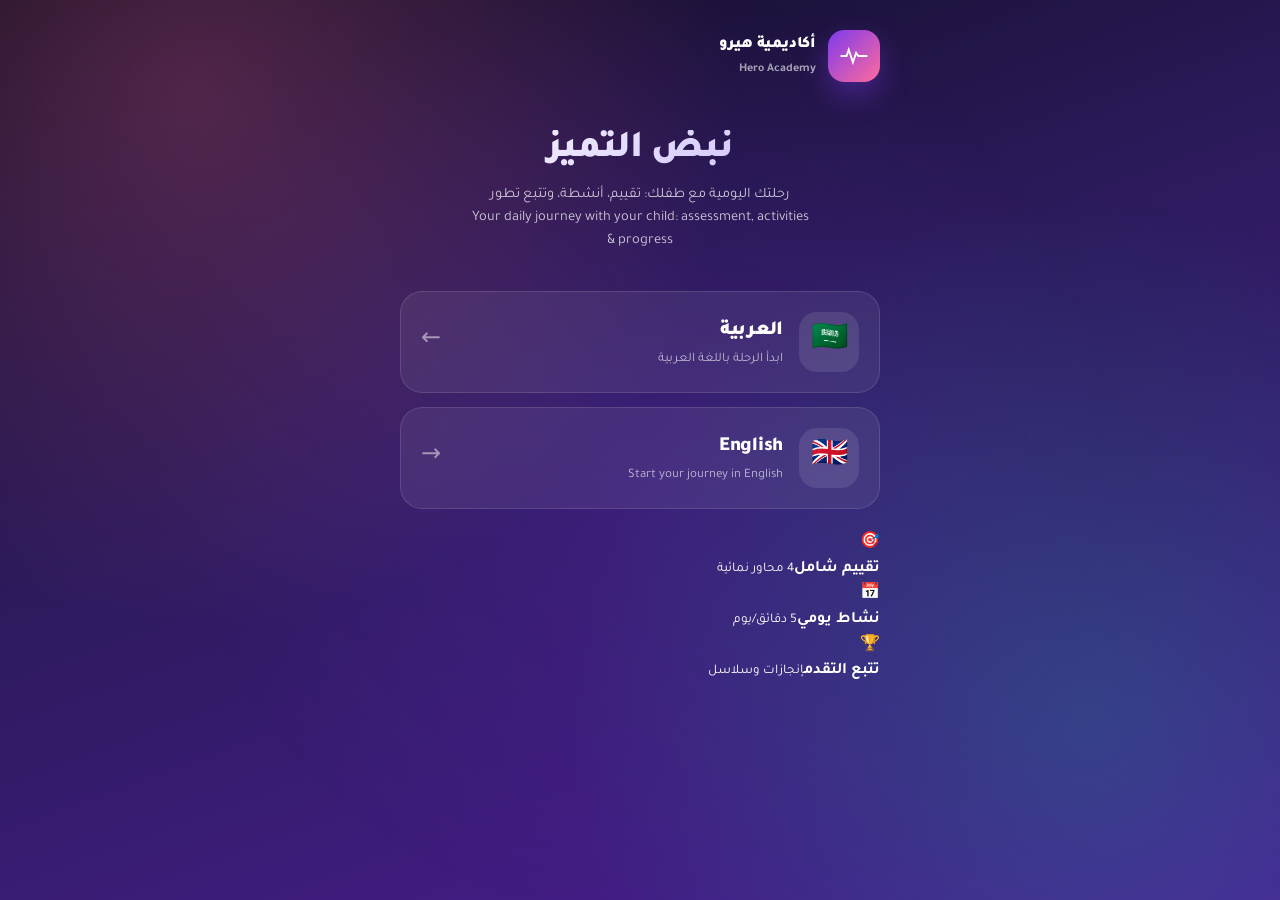
==== commit 4c7f4379: "Refactor index.html to remove protection and add features Removed the protection screen and added po" ====
--- a/index.html
+++ b/index.html
@@ -17,34 +17,11 @@
 </head>
 <body>
 
-<!-- ═════════ شاشة الحماية ═════════ -->
-<div id="protection" class="protection">
-  <div class="prot-box">
-    <div class="prot-logo">
-      <svg viewBox="0 0 64 64" width="48" height="48" fill="none" stroke="#fff" stroke-width="3" stroke-linecap="round">
-        <path d="M8 32h10l4-12 8 24 6-18 4 6h16"/>
-      </svg>
-    </div>
-    <h2>أكاديمية هيرو</h2>
-    <p>الرجاء تسجيل الدخول للمتابعة</p>
-    <form id="loginForm" class="prot-form">
-      <input type="text" id="loginUser" placeholder="اسم المستخدم" autocomplete="username" required>
-      <input type="password" id="loginPass" placeholder="كلمة المرور" autocomplete="current-password" required>
-      <button type="submit" id="loginBtn">دخول</button>
-    </form>
-    <p id="loginError" class="prot-error"></p>
-    <a href="https://t.me/Herocourses" target="_blank" rel="noopener" class="prot-help">
-      هل تحتاج مساعدة؟ تواصل معنا
-    </a>
-  </div>
-</div>
-
-<!-- ═════════ محتوى البوابة ═════════ -->
-<div id="portal" class="portal hidden">
+<main class="portal">
 
   <header class="portal-header">
     <div class="portal-logo">
-      <svg viewBox="0 0 64 64" width="40" height="40" fill="none" stroke="#fff" stroke-width="3.4" stroke-linecap="round">
+      <svg viewBox="0 0 64 64" width="34" height="34" fill="none" stroke="#fff" stroke-width="3.4" stroke-linecap="round">
         <path d="M8 32h10l4-12 8 24 6-18 4 6h16"/>
       </svg>
     </div>
@@ -56,7 +33,8 @@
 
   <section class="portal-hero">
     <h1>نبض التميز</h1>
-    <p>رحلتك اليومية مع طفلك: تقييم، أنشطة، وتتبع تطور</p>
+    <p class="hero-ar">رحلتك اليومية مع طفلك: تقييم، أنشطة، وتتبع تطور</p>
+    <p class="hero-en">Your daily journey with your child: assessment, activities & progress</p>
   </section>
 
   <section class="portal-cards">
@@ -78,32 +56,24 @@
     </a>
   </section>
 
-  <button id="installBtn" class="install-btn hidden" type="button">
-    <span class="install-ic">📲</span>
-    <span>ثبّت التطبيق على جهازك</span>
-  </button>
+  <section class="portal-features">
+    <div class="feat">
+      <span class="feat-ic">🎯</span>
+      <div><strong>تقييم شامل</strong><small>4 محاور نمائية</small></div>
+    </div>
+    <div class="feat">
+      <span class="feat-ic">📅</span>
+      <div><strong>نشاط يومي</strong><small>5 دقائق/يوم</small></div>
+    </div>
+    <div class="feat">
+      <span class="feat-ic">🏆</span>
+      <div><strong>تتبع التقدم</strong><small>إنجازات وسلاسل</small></div>
+    </div>
+  </section>
 
-  <footer class="portal-footer">
-    <a href="https://app.hero1.vip" class="footer-main" target="_blank" rel="noopener">
-      <span>🏛️</span>
-      <span>app.hero1.vip</span>
-    </a>
-    <div class="footer-links">
-      <a href="https://t.me/Herocourses" target="_blank" rel="noopener">
-        <span>💬</span><span>تيليجرام</span>
-      </a>
-      <a href="https://wa.me/249915886600" target="_blank" rel="noopener">
-        <span>📱</span><span>واتساب</span>
-      </a>
-      <a href="https://app.hero1.vip/#about" target="_blank" rel="noopener">
-        <span>ℹ️</span><span>عن الأكاديمية</span>
-      </a>
-    </div>
-    <div class="footer-copy">© 2026 Hero Academy</div>
-  </footer>
+</main>
 
-</div>
-
+<script src="assets/shared.js" defer></script>
 <script src="assets/portal.js" defer></script>
 </body>
 </html>
--- a/assets/portal.css
+++ b/assets/portal.css
@@ -0,0 +1,357 @@
+/* ═══════════════════════════════════════════
+   نبض التميز — Portal Styles
+   ═══════════════════════════════════════════ */
+:root {
+  --v: #7C3AED; --vd: #4C1D95; --c: #FF6B9D;
+  --m: #06D6A0; --g: #FFD166;
+  --ln: #E2E0EB;
+  --gr: linear-gradient(135deg, #7C3AED 0%, #FF6B9D 100%);
+  --gr-dark: linear-gradient(160deg, #0F0B1F 0%, #2D1B5E 45%, #4C1D95 100%);
+  --r: 22px; --rf: 9999px;
+  --st: env(safe-area-inset-top, 0px);
+  --sb: env(safe-area-inset-bottom, 0px);
+}
+
+* { box-sizing: border-box; margin: 0; padding: 0; -webkit-tap-highlight-color: transparent; }
+html, body { height: 100%; }
+
+body {
+  font-family: 'Tajawal', system-ui, sans-serif;
+  background: var(--gr-dark);
+  color: #fff;
+  min-height: 100vh;
+  line-height: 1.6;
+  -webkit-font-smoothing: antialiased;
+  overflow-x: hidden;
+  position: relative;
+}
+
+body::before {
+  content: '';
+  position: fixed;
+  inset: 0;
+  background:
+    radial-gradient(circle at 15% 10%, rgba(255,107,157,.25), transparent 40%),
+    radial-gradient(circle at 85% 80%, rgba(6,214,160,.2), transparent 40%),
+    radial-gradient(circle at 50% 50%, rgba(124,58,237,.15), transparent 60%);
+  pointer-events: none;
+  z-index: 0;
+}
+
+.hidden { display: none !important; }
+
+/* ═════════ شاشة الحماية ═════════ */
+.protection {
+  position: fixed;
+  inset: 0;
+  z-index: 100;
+  display: flex;
+  align-items: center;
+  justify-content: center;
+  padding: 20px;
+  background: var(--gr-dark);
+}
+
+.prot-box {
+  width: 100%;
+  max-width: 400px;
+  background: rgba(255,255,255,.06);
+  backdrop-filter: blur(20px);
+  -webkit-backdrop-filter: blur(20px);
+  border: 1px solid rgba(255,255,255,.12);
+  border-radius: var(--r);
+  padding: 32px 24px;
+  text-align: center;
+  box-shadow: 0 24px 60px rgba(0,0,0,.3);
+}
+
+.prot-logo {
+  width: 72px;
+  height: 72px;
+  border-radius: 22px;
+  background: var(--gr);
+  display: flex;
+  align-items: center;
+  justify-content: center;
+  margin: 0 auto 20px;
+  box-shadow: 0 12px 32px rgba(124,58,237,.4);
+}
+
+.prot-box h2 { font-size: 22px; font-weight: 900; margin-bottom: 8px; }
+.prot-box > p { font-size: 14px; color: rgba(255,255,255,.7); margin-bottom: 24px; }
+
+.prot-form { display: flex; flex-direction: column; gap: 12px; }
+
+.prot-form input {
+  width: 100%;
+  padding: 15px 18px;
+  border-radius: 14px;
+  border: 1.5px solid rgba(255,255,255,.15);
+  background: rgba(255,255,255,.08);
+  color: #fff;
+  font-family: inherit;
+  font-size: 15px;
+  font-weight: 600;
+  transition: all .2s;
+}
+
+.prot-form input::placeholder { color: rgba(255,255,255,.4); }
+
+.prot-form input:focus {
+  outline: none;
+  border-color: var(--v);
+  background: rgba(124,58,237,.15);
+  box-shadow: 0 0 0 4px rgba(124,58,237,.2);
+}
+
+.prot-form button {
+  padding: 16px;
+  border-radius: 14px;
+  border: none;
+  background: var(--gr);
+  color: #fff;
+  font-family: inherit;
+  font-size: 16px;
+  font-weight: 800;
+  cursor: pointer;
+  transition: all .2s;
+  box-shadow: 0 12px 32px rgba(124,58,237,.4);
+  position: relative;
+  overflow: hidden;
+}
+
+.prot-form button::before {
+  content: '';
+  position: absolute;
+  inset: 0;
+  background: linear-gradient(90deg, transparent, rgba(255,255,255,.28), transparent);
+  transform: translateX(-100%);
+  animation: shine 3s infinite;
+}
+
+@keyframes shine {
+  0% { transform: translateX(-100%); }
+  60%, 100% { transform: translateX(100%); }
+}
+
+.prot-form button:active { transform: translateY(2px) scale(.98); }
+.prot-form button:disabled { opacity: .6; pointer-events: none; }
+
+.prot-error {
+  color: #FFA8C5;
+  font-size: 13px;
+  font-weight: 700;
+  margin-top: 12px;
+  min-height: 20px;
+}
+
+.prot-help {
+  display: inline-block;
+  margin-top: 20px;
+  color: rgba(255,255,255,.7);
+  font-size: 13px;
+  font-weight: 700;
+  text-decoration: none;
+  border-bottom: 1px dashed rgba(255,255,255,.3);
+  padding-bottom: 2px;
+}
+
+.prot-help:hover { color: #fff; }
+
+/* ═════════ البوابة ═════════ */
+.portal {
+  position: relative;
+  z-index: 1;
+  max-width: 520px;
+  margin: 0 auto;
+  min-height: 100vh;
+  padding: calc(var(--st) + 20px) 20px calc(var(--sb) + 24px);
+  display: flex;
+  flex-direction: column;
+  gap: 22px;
+}
+
+.portal-header {
+  display: flex;
+  align-items: center;
+  gap: 12px;
+  padding: 10px 0;
+}
+
+.portal-logo {
+  width: 52px;
+  height: 52px;
+  border-radius: 16px;
+  background: var(--gr);
+  display: flex;
+  align-items: center;
+  justify-content: center;
+  box-shadow: 0 12px 28px rgba(124,58,237,.4);
+  flex-shrink: 0;
+}
+
+.portal-brand-name { font-size: 16px; font-weight: 900; letter-spacing: -.2px; }
+.portal-brand-sub { font-size: 12px; color: rgba(255,255,255,.6); font-weight: 700; margin-top: 2px; }
+
+.portal-hero { text-align: center; padding: 16px 0; }
+
+.portal-hero h1 {
+  font-size: 38px;
+  font-weight: 900;
+  line-height: 1.15;
+  letter-spacing: -1px;
+  background: linear-gradient(135deg, #fff 0%, #C4B5FD 100%);
+  -webkit-background-clip: text;
+  background-clip: text;
+  -webkit-text-fill-color: transparent;
+  margin-bottom: 10px;
+}
+
+.portal-hero p {
+  font-size: 14.5px;
+  color: rgba(255,255,255,.75);
+  line-height: 1.6;
+  max-width: 340px;
+  margin: 0 auto;
+}
+
+.portal-cards { display: flex; flex-direction: column; gap: 14px; }
+
+.lang-card {
+  display: flex;
+  align-items: center;
+  gap: 16px;
+  padding: 20px;
+  border-radius: var(--r);
+  background: rgba(255,255,255,.07);
+  backdrop-filter: blur(20px);
+  -webkit-backdrop-filter: blur(20px);
+  border: 1.5px solid rgba(255,255,255,.12);
+  text-decoration: none;
+  color: #fff;
+  transition: all .25s cubic-bezier(.22,1,.36,1);
+  position: relative;
+  overflow: hidden;
+}
+
+.lang-card::before {
+  content: '';
+  position: absolute;
+  inset: 0;
+  opacity: 0;
+  transition: opacity .3s;
+  pointer-events: none;
+}
+
+.lang-card.lang-ar::before { background: linear-gradient(135deg, rgba(124,58,237,.25), transparent 60%); }
+.lang-card.lang-en::before { background: linear-gradient(135deg, rgba(6,214,160,.25), transparent 60%); }
+
+.lang-card:hover::before { opacity: 1; }
+.lang-card:active { transform: scale(.98); }
+
+.lang-flag {
+  width: 60px;
+  height: 60px;
+  border-radius: 18px;
+  background: rgba(255,255,255,.1);
+  display: flex;
+  align-items: center;
+  justify-content: center;
+  font-size: 30px;
+  flex-shrink: 0;
+  position: relative;
+  z-index: 1;
+}
+
+.lang-info { flex: 1; min-width: 0; position: relative; z-index: 1; }
+.lang-info h2 { font-size: 20px; font-weight: 900; margin-bottom: 4px; letter-spacing: -.3px; }
+.lang-info p { font-size: 13px; color: rgba(255,255,255,.65); line-height: 1.4; }
+
+.lang-arrow {
+  font-size: 24px;
+  color: rgba(255,255,255,.5);
+  flex-shrink: 0;
+  transition: all .3s;
+  position: relative;
+  z-index: 1;
+}
+
+.lang-card:hover .lang-arrow { color: #fff; transform: translateX(-4px); }
+.lang-card.lang-en:hover .lang-arrow { transform: translateX(4px); }
+
+.install-btn {
+  display: flex;
+  align-items: center;
+  justify-content: center;
+  gap: 10px;
+  padding: 16px;
+  border-radius: var(--r);
+  border: none;
+  background: linear-gradient(135deg, #06D6A0, #4ECDC4);
+  color: #fff;
+  font-family: inherit;
+  font-size: 15px;
+  font-weight: 800;
+  cursor: pointer;
+  transition: all .2s;
+  box-shadow: 0 12px 32px rgba(6,214,160,.35);
+}
+
+.install-btn:active { transform: translateY(2px) scale(.98); }
+.install-ic { font-size: 20px; }
+
+.portal-footer {
+  margin-top: auto;
+  padding-top: 20px;
+  border-top: 1px solid rgba(255,255,255,.08);
+  display: flex;
+  flex-direction: column;
+  gap: 14px;
+  text-align: center;
+}
+
+.footer-main {
+  display: inline-flex;
+  align-items: center;
+  justify-content: center;
+  gap: 8px;
+  padding: 12px;
+  border-radius: 14px;
+  background: rgba(255,255,255,.06);
+  color: #fff;
+  text-decoration: none;
+  font-size: 14px;
+  font-weight: 800;
+  transition: all .2s;
+  border: 1px solid rgba(255,255,255,.08);
+}
+
+.footer-main:hover { background: rgba(255,255,255,.12); }
+
+.footer-links { display: flex; justify-content: center; gap: 8px; flex-wrap: wrap; }
+
+.footer-links a {
+  display: inline-flex;
+  align-items: center;
+  gap: 6px;
+  padding: 9px 14px;
+  border-radius: 999px;
+  background: rgba(255,255,255,.06);
+  color: rgba(255,255,255,.85);
+  text-decoration: none;
+  font-size: 12.5px;
+  font-weight: 700;
+  transition: all .2s;
+  border: 1px solid rgba(255,255,255,.06);
+}
+
+.footer-links a:hover { background: rgba(255,255,255,.12); color: #fff; }
+.footer-links a span:first-child { font-size: 15px; }
+
+.footer-copy { font-size: 11.5px; color: rgba(255,255,255,.4); font-weight: 600; padding-bottom: 4px; }
+
+@media (max-width: 400px) {
+  .portal-hero h1 { font-size: 32px; }
+  .lang-flag { width: 52px; height: 52px; font-size: 26px; }
+  .lang-info h2 { font-size: 18px; }
+}
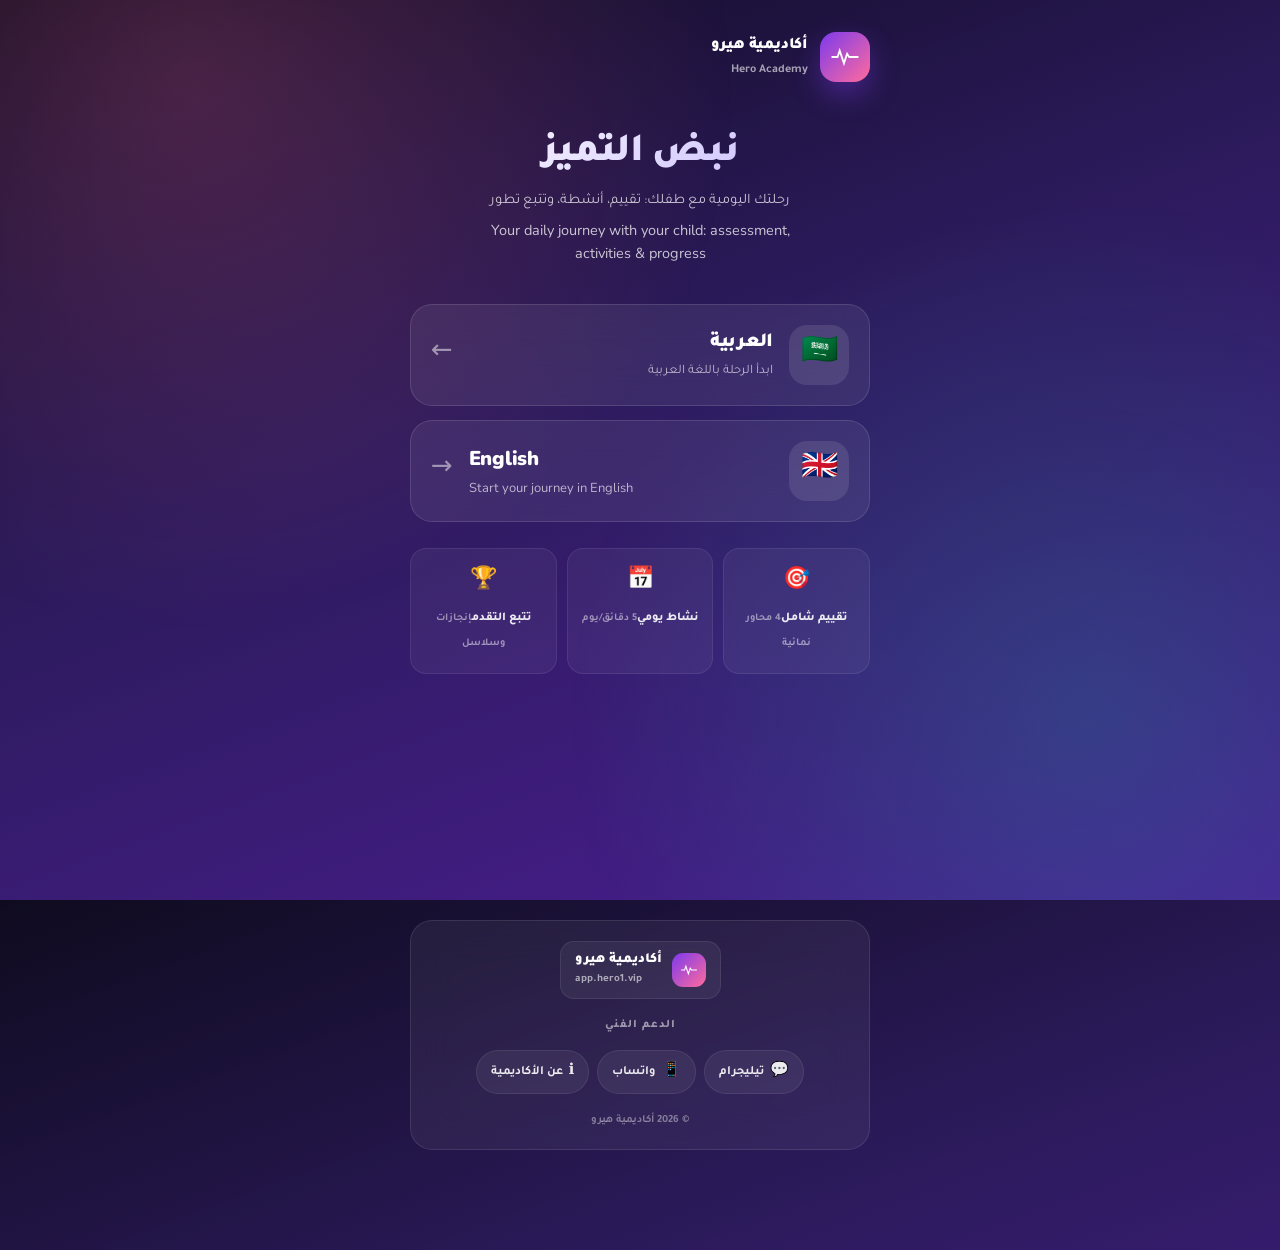
==== commit 0b675094: "Fix HTML entity for ampersand and add data-lang attributes" ====
--- a/index.html
+++ b/index.html
@@ -34,11 +34,11 @@
   <section class="portal-hero">
     <h1>نبض التميز</h1>
     <p class="hero-ar">رحلتك اليومية مع طفلك: تقييم، أنشطة، وتتبع تطور</p>
-    <p class="hero-en">Your daily journey with your child: assessment, activities & progress</p>
+    <p class="hero-en">Your daily journey with your child: assessment, activities &amp; progress</p>
   </section>
 
   <section class="portal-cards">
-    <a href="ar.html" class="lang-card lang-ar">
+    <a href="ar.html" class="lang-card lang-ar" data-lang="ar">
       <div class="lang-flag">🇸🇦</div>
       <div class="lang-info">
         <h2>العربية</h2>
@@ -46,7 +46,7 @@
       </div>
       <div class="lang-arrow">←</div>
     </a>
-    <a href="en.html" class="lang-card lang-en">
+    <a href="en.html" class="lang-card lang-en" data-lang="en">
       <div class="lang-flag">🇬🇧</div>
       <div class="lang-info">
         <h2>English</h2>
--- a/assets/portal.css
+++ b/assets/portal.css
@@ -2,12 +2,10 @@
    نبض التميز — Portal Styles
    ═══════════════════════════════════════════ */
 :root {
-  --v: #7C3AED; --vd: #4C1D95; --c: #FF6B9D;
-  --m: #06D6A0; --g: #FFD166;
-  --ln: #E2E0EB;
+  --v: #7C3AED; --c: #FF6B9D; --m: #06D6A0;
   --gr: linear-gradient(135deg, #7C3AED 0%, #FF6B9D 100%);
   --gr-dark: linear-gradient(160deg, #0F0B1F 0%, #2D1B5E 45%, #4C1D95 100%);
-  --r: 22px; --rf: 9999px;
+  --r: 22px;
   --st: env(safe-area-inset-top, 0px);
   --sb: env(safe-area-inset-bottom, 0px);
 }
@@ -31,156 +29,35 @@
   position: fixed;
   inset: 0;
   background:
-    radial-gradient(circle at 15% 10%, rgba(255,107,157,.25), transparent 40%),
-    radial-gradient(circle at 85% 80%, rgba(6,214,160,.2), transparent 40%),
-    radial-gradient(circle at 50% 50%, rgba(124,58,237,.15), transparent 60%);
+    radial-gradient(circle at 15% 10%, rgba(255,107,157,.22), transparent 40%),
+    radial-gradient(circle at 85% 80%, rgba(6,214,160,.18), transparent 40%);
   pointer-events: none;
   z-index: 0;
 }
 
-.hidden { display: none !important; }
-
-/* ═════════ شاشة الحماية ═════════ */
-.protection {
-  position: fixed;
-  inset: 0;
-  z-index: 100;
-  display: flex;
-  align-items: center;
-  justify-content: center;
-  padding: 20px;
-  background: var(--gr-dark);
-}
-
-.prot-box {
-  width: 100%;
-  max-width: 400px;
-  background: rgba(255,255,255,.06);
-  backdrop-filter: blur(20px);
-  -webkit-backdrop-filter: blur(20px);
-  border: 1px solid rgba(255,255,255,.12);
-  border-radius: var(--r);
-  padding: 32px 24px;
-  text-align: center;
-  box-shadow: 0 24px 60px rgba(0,0,0,.3);
-}
-
-.prot-logo {
-  width: 72px;
-  height: 72px;
-  border-radius: 22px;
-  background: var(--gr);
-  display: flex;
-  align-items: center;
-  justify-content: center;
-  margin: 0 auto 20px;
-  box-shadow: 0 12px 32px rgba(124,58,237,.4);
-}
-
-.prot-box h2 { font-size: 22px; font-weight: 900; margin-bottom: 8px; }
-.prot-box > p { font-size: 14px; color: rgba(255,255,255,.7); margin-bottom: 24px; }
-
-.prot-form { display: flex; flex-direction: column; gap: 12px; }
-
-.prot-form input {
-  width: 100%;
-  padding: 15px 18px;
-  border-radius: 14px;
-  border: 1.5px solid rgba(255,255,255,.15);
-  background: rgba(255,255,255,.08);
-  color: #fff;
-  font-family: inherit;
-  font-size: 15px;
-  font-weight: 600;
-  transition: all .2s;
-}
-
-.prot-form input::placeholder { color: rgba(255,255,255,.4); }
-
-.prot-form input:focus {
-  outline: none;
-  border-color: var(--v);
-  background: rgba(124,58,237,.15);
-  box-shadow: 0 0 0 4px rgba(124,58,237,.2);
-}
-
-.prot-form button {
-  padding: 16px;
-  border-radius: 14px;
-  border: none;
-  background: var(--gr);
-  color: #fff;
-  font-family: inherit;
-  font-size: 16px;
-  font-weight: 800;
-  cursor: pointer;
-  transition: all .2s;
-  box-shadow: 0 12px 32px rgba(124,58,237,.4);
-  position: relative;
-  overflow: hidden;
-}
-
-.prot-form button::before {
-  content: '';
-  position: absolute;
-  inset: 0;
-  background: linear-gradient(90deg, transparent, rgba(255,255,255,.28), transparent);
-  transform: translateX(-100%);
-  animation: shine 3s infinite;
-}
-
-@keyframes shine {
-  0% { transform: translateX(-100%); }
-  60%, 100% { transform: translateX(100%); }
-}
-
-.prot-form button:active { transform: translateY(2px) scale(.98); }
-.prot-form button:disabled { opacity: .6; pointer-events: none; }
-
-.prot-error {
-  color: #FFA8C5;
-  font-size: 13px;
-  font-weight: 700;
-  margin-top: 12px;
-  min-height: 20px;
-}
-
-.prot-help {
-  display: inline-block;
-  margin-top: 20px;
-  color: rgba(255,255,255,.7);
-  font-size: 13px;
-  font-weight: 700;
-  text-decoration: none;
-  border-bottom: 1px dashed rgba(255,255,255,.3);
-  padding-bottom: 2px;
-}
-
-.prot-help:hover { color: #fff; }
-
-/* ═════════ البوابة ═════════ */
 .portal {
   position: relative;
   z-index: 1;
-  max-width: 520px;
+  max-width: 500px;
   margin: 0 auto;
   min-height: 100vh;
-  padding: calc(var(--st) + 20px) 20px calc(var(--sb) + 24px);
+  padding: calc(var(--st) + 24px) 20px 160px;
   display: flex;
   flex-direction: column;
   gap: 22px;
 }
 
+/* ───── Header ───── */
 .portal-header {
   display: flex;
   align-items: center;
   gap: 12px;
-  padding: 10px 0;
+  padding: 8px 0;
 }
 
 .portal-logo {
-  width: 52px;
-  height: 52px;
+  width: 50px;
+  height: 50px;
   border-radius: 16px;
   background: var(--gr);
   display: flex;
@@ -190,21 +67,35 @@
   flex-shrink: 0;
 }
 
-.portal-brand-name { font-size: 16px; font-weight: 900; letter-spacing: -.2px; }
-.portal-brand-sub { font-size: 12px; color: rgba(255,255,255,.6); font-weight: 700; margin-top: 2px; }
-
-.portal-hero { text-align: center; padding: 16px 0; }
+.portal-brand-name {
+  font-size: 16px;
+  font-weight: 900;
+  letter-spacing: -.2px;
+}
+
+.portal-brand-sub {
+  font-size: 12px;
+  color: rgba(255,255,255,.6);
+  font-weight: 700;
+  margin-top: 1px;
+}
+
+/* ───── Hero ───── */
+.portal-hero {
+  text-align: center;
+  padding: 20px 0 10px;
+}
 
 .portal-hero h1 {
-  font-size: 38px;
+  font-size: 40px;
   font-weight: 900;
-  line-height: 1.15;
+  line-height: 1.1;
   letter-spacing: -1px;
   background: linear-gradient(135deg, #fff 0%, #C4B5FD 100%);
   -webkit-background-clip: text;
   background-clip: text;
   -webkit-text-fill-color: transparent;
-  margin-bottom: 10px;
+  margin-bottom: 14px;
 }
 
 .portal-hero p {
@@ -212,10 +103,22 @@
   color: rgba(255,255,255,.75);
   line-height: 1.6;
   max-width: 340px;
-  margin: 0 auto;
-}
-
-.portal-cards { display: flex; flex-direction: column; gap: 14px; }
+  margin: 0 auto 6px;
+}
+
+.hero-en {
+  font-family: 'Nunito', sans-serif;
+  font-size: 13px;
+  color: rgba(255,255,255,.55);
+  direction: ltr;
+}
+
+/* ───── Language Cards ───── */
+.portal-cards {
+  display: flex;
+  flex-direction: column;
+  gap: 14px;
+}
 
 .lang-card {
   display: flex;
@@ -243,8 +146,13 @@
   pointer-events: none;
 }
 
-.lang-card.lang-ar::before { background: linear-gradient(135deg, rgba(124,58,237,.25), transparent 60%); }
-.lang-card.lang-en::before { background: linear-gradient(135deg, rgba(6,214,160,.25), transparent 60%); }
+.lang-card.lang-ar::before {
+  background: linear-gradient(135deg, rgba(124,58,237,.3), transparent 60%);
+}
+
+.lang-card.lang-en::before {
+  background: linear-gradient(135deg, rgba(6,214,160,.3), transparent 60%);
+}
 
 .lang-card:hover::before { opacity: 1; }
 .lang-card:active { transform: scale(.98); }
@@ -263,12 +171,40 @@
   z-index: 1;
 }
 
-.lang-info { flex: 1; min-width: 0; position: relative; z-index: 1; }
-.lang-info h2 { font-size: 20px; font-weight: 900; margin-bottom: 4px; letter-spacing: -.3px; }
-.lang-info p { font-size: 13px; color: rgba(255,255,255,.65); line-height: 1.4; }
+.lang-info {
+  flex: 1;
+  min-width: 0;
+  position: relative;
+  z-index: 1;
+}
+
+.lang-info h2 {
+  font-size: 20px;
+  font-weight: 900;
+  margin-bottom: 4px;
+  letter-spacing: -.3px;
+}
+
+.lang-card.lang-en .lang-info h2 {
+  font-family: 'Nunito', sans-serif;
+  direction: ltr;
+  text-align: left;
+}
+
+.lang-info p {
+  font-size: 13px;
+  color: rgba(255,255,255,.65);
+  line-height: 1.4;
+}
+
+.lang-card.lang-en .lang-info p {
+  font-family: 'Nunito', sans-serif;
+  direction: ltr;
+  text-align: left;
+}
 
 .lang-arrow {
-  font-size: 24px;
+  font-size: 26px;
   color: rgba(255,255,255,.5);
   flex-shrink: 0;
   transition: all .3s;
@@ -276,82 +212,53 @@
   z-index: 1;
 }
 
-.lang-card:hover .lang-arrow { color: #fff; transform: translateX(-4px); }
-.lang-card.lang-en:hover .lang-arrow { transform: translateX(4px); }
-
-.install-btn {
-  display: flex;
-  align-items: center;
-  justify-content: center;
+.lang-card:hover .lang-arrow {
+  color: #fff;
+  transform: translateX(-4px);
+}
+
+.lang-card.lang-en:hover .lang-arrow {
+  transform: translateX(4px);
+}
+
+/* ───── Features ───── */
+.portal-features {
+  display: grid;
+  grid-template-columns: repeat(3, 1fr);
   gap: 10px;
-  padding: 16px;
-  border-radius: var(--r);
-  border: none;
-  background: linear-gradient(135deg, #06D6A0, #4ECDC4);
-  color: #fff;
-  font-family: inherit;
-  font-size: 15px;
+  margin-top: 4px;
+}
+
+.feat {
+  display: flex;
+  flex-direction: column;
+  align-items: center;
+  text-align: center;
+  gap: 6px;
+  padding: 16px 10px;
+  border-radius: 16px;
+  background: rgba(255,255,255,.05);
+  border: 1px solid rgba(255,255,255,.08);
+}
+
+.feat-ic { font-size: 22px; }
+
+.feat strong {
+  font-size: 12px;
   font-weight: 800;
-  cursor: pointer;
-  transition: all .2s;
-  box-shadow: 0 12px 32px rgba(6,214,160,.35);
-}
-
-.install-btn:active { transform: translateY(2px) scale(.98); }
-.install-ic { font-size: 20px; }
-
-.portal-footer {
-  margin-top: auto;
-  padding-top: 20px;
-  border-top: 1px solid rgba(255,255,255,.08);
-  display: flex;
-  flex-direction: column;
-  gap: 14px;
-  text-align: center;
-}
-
-.footer-main {
-  display: inline-flex;
-  align-items: center;
-  justify-content: center;
-  gap: 8px;
-  padding: 12px;
-  border-radius: 14px;
-  background: rgba(255,255,255,.06);
-  color: #fff;
-  text-decoration: none;
-  font-size: 14px;
-  font-weight: 800;
-  transition: all .2s;
-  border: 1px solid rgba(255,255,255,.08);
-}
-
-.footer-main:hover { background: rgba(255,255,255,.12); }
-
-.footer-links { display: flex; justify-content: center; gap: 8px; flex-wrap: wrap; }
-
-.footer-links a {
-  display: inline-flex;
-  align-items: center;
-  gap: 6px;
-  padding: 9px 14px;
-  border-radius: 999px;
-  background: rgba(255,255,255,.06);
-  color: rgba(255,255,255,.85);
-  text-decoration: none;
-  font-size: 12.5px;
-  font-weight: 700;
-  transition: all .2s;
-  border: 1px solid rgba(255,255,255,.06);
-}
-
-.footer-links a:hover { background: rgba(255,255,255,.12); color: #fff; }
-.footer-links a span:first-child { font-size: 15px; }
-
-.footer-copy { font-size: 11.5px; color: rgba(255,255,255,.4); font-weight: 600; padding-bottom: 4px; }
+  color: rgba(255,255,255,.9);
+}
+
+.feat small {
+  font-size: 10.5px;
+  color: rgba(255,255,255,.5);
+  font-weight: 600;
+}
 
 @media (max-width: 400px) {
-  .portal-hero h1 { font-size: 32px; }
+  .portal-hero h1 { font-size: 34px; }
   .lang-flag { width: 52px; height: 52px; font-size: 26px; }
   .lang-info h2 { font-size: 18px; }
-}+  .portal-features { grid-template-columns: 1fr; }
+  .feat { flex-direction: row; text-align: start; padding: 12px 14px; }
+}
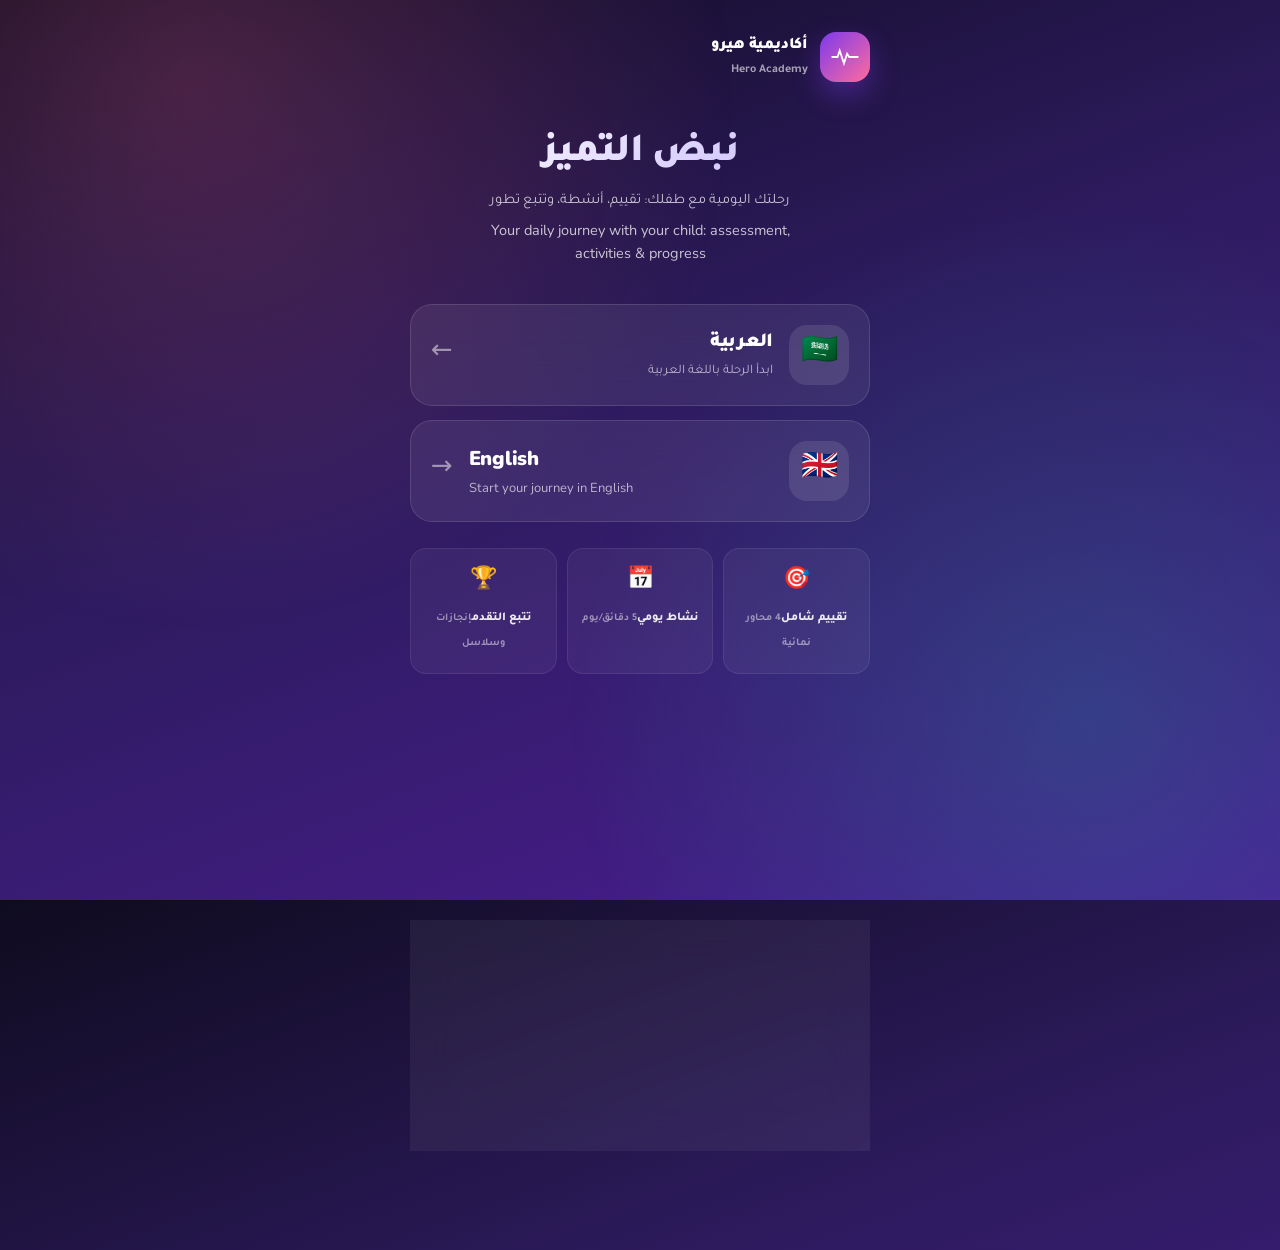
==== commit e7668eac: "Fix comment syntax for Meta Pixel Code in index.html" ====
--- a/index.html
+++ b/index.html
@@ -1,6 +1,7 @@
 <!DOCTYPE html>
 <html lang="ar" dir="rtl">
 <head>
+<meta name="mobile-web-app-capable" content="yes">
 <meta charset="UTF-8">
 <meta name="viewport" content="width=device-width,initial-scale=1,viewport-fit=cover">
 <meta name="theme-color" content="#0F0B1F">
@@ -8,12 +9,45 @@
 <meta name="apple-mobile-web-app-title" content="نبض التميز">
 <title>نبض التميز · أكاديمية هيرو</title>
 <link rel="manifest" href="manifest.json">
-<link rel="icon" href="icons/icon-192.png">
-<link rel="apple-touch-icon" href="icons/icon-192.png">
+<link rel="icon" href="icon-192.png">
+<link rel="apple-touch-icon" href="icon-192.png">
 <link rel="preconnect" href="https://fonts.googleapis.com">
 <link rel="preconnect" href="https://fonts.gstatic.com" crossorigin>
 <link href="https://fonts.googleapis.com/css2?family=Tajawal:wght@400;500;700;800;900&family=Nunito:wght@600;700;800;900&display=swap" rel="stylesheet">
 <link rel="stylesheet" href="assets/portal.css">
+
+  <!-- Google Analytics -->
+    <script async src="https://www.googletagmanager.com/gtag/js?id=G-FNMM52MDH1"></script>
+
+    <script>
+        window.dataLayer = window.dataLayer || [];
+
+        function gtag() {
+            dataLayer.push(arguments);
+        }
+
+        gtag('js', new Date());
+        gtag('config', 'G-FNMM52MDH1');
+    </script>
+  
+<!-- Meta Pixel Code -->
+<script>
+!function(f,b,e,v,n,t,s)
+{if(f.fbq)return;n=f.fbq=function(){n.callMethod?
+n.callMethod.apply(n,arguments):n.queue.push(arguments)};
+if(!f._fbq)f._fbq=n;n.push=n;n.loaded=!0;n.version='2.0';
+n.queue=[];t=b.createElement(e);t.async=!0;
+t.src=v;s=b.getElementsByTagName(e)[0];
+s.parentNode.insertBefore(t,s)}(window, document,'script',
+'https://connect.facebook.net/en_US/fbevents.js');
+fbq('init', '2581358429048085');
+fbq('track', 'PageView');
+</script>
+<noscript><img height="1" width="1" style="display:none"
+src="https://www.facebook.com/tr?id=2581358429048085&ev=PageView&noscript=1"
+/></noscript>
+<!-- End Meta Pixel Code -->
+  
 </head>
 <body>
 
--- a/assets/portal.css
+++ b/assets/portal.css
@@ -48,212 +48,103 @@
 }
 
 /* ───── Header ───── */
-.portal-header {
-  display: flex;
-  align-items: center;
-  gap: 12px;
-  padding: 8px 0;
-}
+.portal-header { display: flex; align-items: center; gap: 12px; padding: 8px 0; }
 
 .portal-logo {
-  width: 50px;
-  height: 50px;
-  border-radius: 16px;
+  width: 50px; height: 50px; border-radius: 16px;
   background: var(--gr);
-  display: flex;
-  align-items: center;
-  justify-content: center;
+  display: flex; align-items: center; justify-content: center;
   box-shadow: 0 12px 28px rgba(124,58,237,.4);
   flex-shrink: 0;
 }
 
-.portal-brand-name {
-  font-size: 16px;
-  font-weight: 900;
-  letter-spacing: -.2px;
-}
-
-.portal-brand-sub {
-  font-size: 12px;
-  color: rgba(255,255,255,.6);
-  font-weight: 700;
-  margin-top: 1px;
-}
+.portal-brand-name { font-size: 16px; font-weight: 900; letter-spacing: -.2px; }
+.portal-brand-sub  { font-size: 12px; color: rgba(255,255,255,.6); font-weight: 700; margin-top: 1px; }
 
 /* ───── Hero ───── */
-.portal-hero {
-  text-align: center;
-  padding: 20px 0 10px;
-}
+.portal-hero { text-align: center; padding: 20px 0 10px; }
 
 .portal-hero h1 {
-  font-size: 40px;
-  font-weight: 900;
-  line-height: 1.1;
-  letter-spacing: -1px;
+  font-size: 40px; font-weight: 900; line-height: 1.1; letter-spacing: -1px;
   background: linear-gradient(135deg, #fff 0%, #C4B5FD 100%);
-  -webkit-background-clip: text;
-  background-clip: text;
+  -webkit-background-clip: text; background-clip: text;
   -webkit-text-fill-color: transparent;
   margin-bottom: 14px;
 }
 
 .portal-hero p {
-  font-size: 14.5px;
-  color: rgba(255,255,255,.75);
-  line-height: 1.6;
-  max-width: 340px;
-  margin: 0 auto 6px;
+  font-size: 14.5px; color: rgba(255,255,255,.75);
+  line-height: 1.6; max-width: 340px; margin: 0 auto 6px;
 }
 
 .hero-en {
   font-family: 'Nunito', sans-serif;
-  font-size: 13px;
-  color: rgba(255,255,255,.55);
+  font-size: 13px; color: rgba(255,255,255,.55);
   direction: ltr;
 }
 
 /* ───── Language Cards ───── */
-.portal-cards {
-  display: flex;
-  flex-direction: column;
-  gap: 14px;
-}
+.portal-cards { display: flex; flex-direction: column; gap: 14px; }
 
 .lang-card {
-  display: flex;
-  align-items: center;
-  gap: 16px;
-  padding: 20px;
-  border-radius: var(--r);
+  display: flex; align-items: center; gap: 16px;
+  padding: 20px; border-radius: var(--r);
   background: rgba(255,255,255,.07);
-  backdrop-filter: blur(20px);
-  -webkit-backdrop-filter: blur(20px);
+  backdrop-filter: blur(20px); -webkit-backdrop-filter: blur(20px);
   border: 1.5px solid rgba(255,255,255,.12);
-  text-decoration: none;
-  color: #fff;
+  text-decoration: none; color: #fff;
   transition: all .25s cubic-bezier(.22,1,.36,1);
-  position: relative;
-  overflow: hidden;
+  position: relative; overflow: hidden;
 }
 
 .lang-card::before {
-  content: '';
-  position: absolute;
-  inset: 0;
-  opacity: 0;
-  transition: opacity .3s;
-  pointer-events: none;
+  content: ''; position: absolute; inset: 0;
+  opacity: 0; transition: opacity .3s; pointer-events: none;
 }
-
-.lang-card.lang-ar::before {
-  background: linear-gradient(135deg, rgba(124,58,237,.3), transparent 60%);
-}
-
-.lang-card.lang-en::before {
-  background: linear-gradient(135deg, rgba(6,214,160,.3), transparent 60%);
-}
-
+.lang-card.lang-ar::before { background: linear-gradient(135deg, rgba(124,58,237,.3), transparent 60%); }
+.lang-card.lang-en::before { background: linear-gradient(135deg, rgba(6,214,160,.3), transparent 60%); }
 .lang-card:hover::before { opacity: 1; }
 .lang-card:active { transform: scale(.98); }
 
 .lang-flag {
-  width: 60px;
-  height: 60px;
-  border-radius: 18px;
+  width: 60px; height: 60px; border-radius: 18px;
   background: rgba(255,255,255,.1);
-  display: flex;
-  align-items: center;
-  justify-content: center;
-  font-size: 30px;
-  flex-shrink: 0;
-  position: relative;
-  z-index: 1;
+  display: flex; align-items: center; justify-content: center;
+  font-size: 30px; flex-shrink: 0;
+  position: relative; z-index: 1;
 }
 
-.lang-info {
-  flex: 1;
-  min-width: 0;
-  position: relative;
-  z-index: 1;
-}
-
-.lang-info h2 {
-  font-size: 20px;
-  font-weight: 900;
-  margin-bottom: 4px;
-  letter-spacing: -.3px;
-}
-
-.lang-card.lang-en .lang-info h2 {
-  font-family: 'Nunito', sans-serif;
-  direction: ltr;
-  text-align: left;
-}
-
-.lang-info p {
-  font-size: 13px;
-  color: rgba(255,255,255,.65);
-  line-height: 1.4;
-}
-
-.lang-card.lang-en .lang-info p {
-  font-family: 'Nunito', sans-serif;
-  direction: ltr;
-  text-align: left;
-}
+.lang-info { flex: 1; min-width: 0; position: relative; z-index: 1; }
+.lang-info h2 { font-size: 20px; font-weight: 900; margin-bottom: 4px; letter-spacing: -.3px; }
+.lang-card.lang-en .lang-info h2 { font-family: 'Nunito', sans-serif; direction: ltr; text-align: left; }
+.lang-info p { font-size: 13px; color: rgba(255,255,255,.65); line-height: 1.4; }
+.lang-card.lang-en .lang-info p { font-family: 'Nunito', sans-serif; direction: ltr; text-align: left; }
 
 .lang-arrow {
-  font-size: 26px;
-  color: rgba(255,255,255,.5);
-  flex-shrink: 0;
-  transition: all .3s;
-  position: relative;
-  z-index: 1;
+  font-size: 26px; color: rgba(255,255,255,.5);
+  flex-shrink: 0; transition: all .3s;
+  position: relative; z-index: 1;
 }
-
-.lang-card:hover .lang-arrow {
-  color: #fff;
-  transform: translateX(-4px);
-}
-
-.lang-card.lang-en:hover .lang-arrow {
-  transform: translateX(4px);
-}
+.lang-card:hover .lang-arrow { color: #fff; transform: translateX(-4px); }
+.lang-card.lang-en:hover .lang-arrow { transform: translateX(4px); }
 
 /* ───── Features ───── */
 .portal-features {
-  display: grid;
-  grid-template-columns: repeat(3, 1fr);
-  gap: 10px;
-  margin-top: 4px;
+  display: grid; grid-template-columns: repeat(3, 1fr);
+  gap: 10px; margin-top: 4px;
 }
 
 .feat {
-  display: flex;
-  flex-direction: column;
-  align-items: center;
-  text-align: center;
-  gap: 6px;
-  padding: 16px 10px;
+  display: flex; flex-direction: column; align-items: center;
+  text-align: center; gap: 6px; padding: 16px 10px;
   border-radius: 16px;
   background: rgba(255,255,255,.05);
   border: 1px solid rgba(255,255,255,.08);
 }
 
 .feat-ic { font-size: 22px; }
-
-.feat strong {
-  font-size: 12px;
-  font-weight: 800;
-  color: rgba(255,255,255,.9);
-}
-
-.feat small {
-  font-size: 10.5px;
-  color: rgba(255,255,255,.5);
-  font-weight: 600;
-}
+.feat strong { font-size: 12px; font-weight: 800; color: rgba(255,255,255,.9); }
+.feat small { font-size: 10.5px; color: rgba(255,255,255,.5); font-weight: 600; }
 
 @media (max-width: 400px) {
   .portal-hero h1 { font-size: 34px; }
